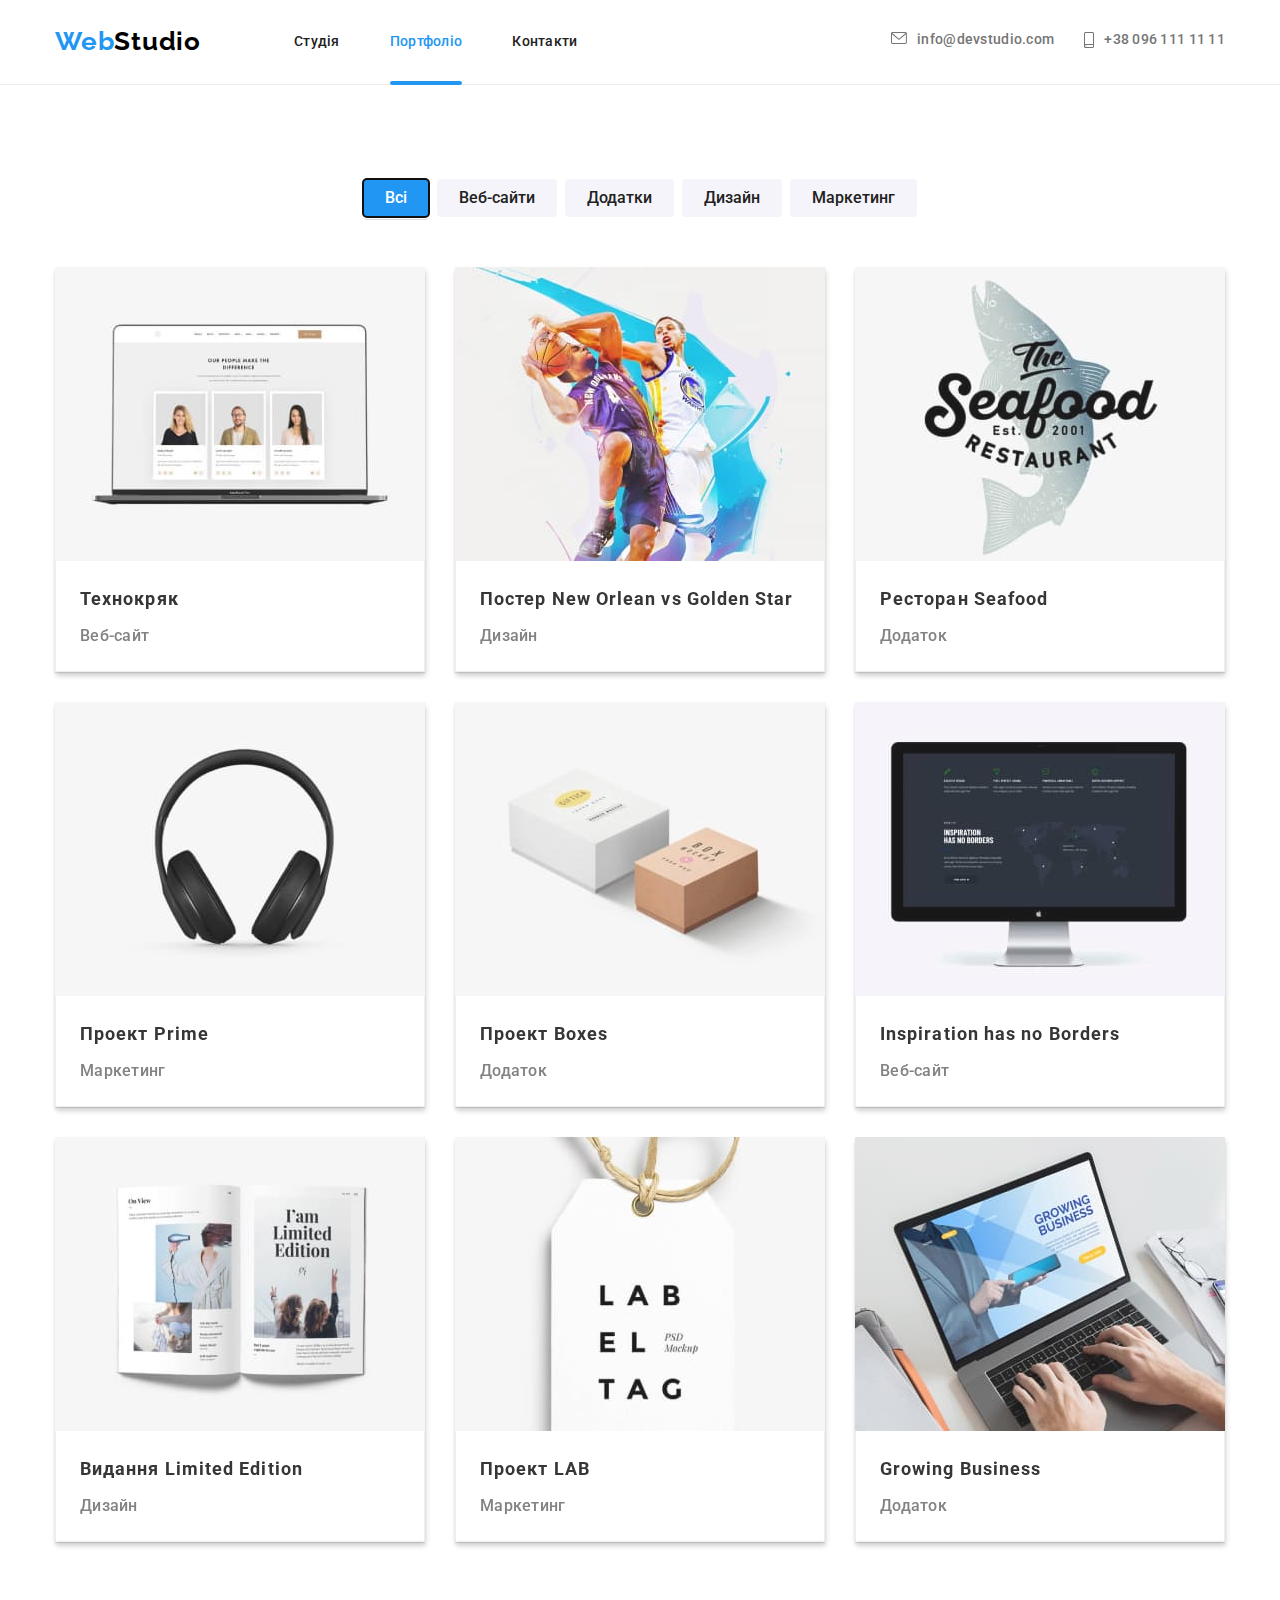
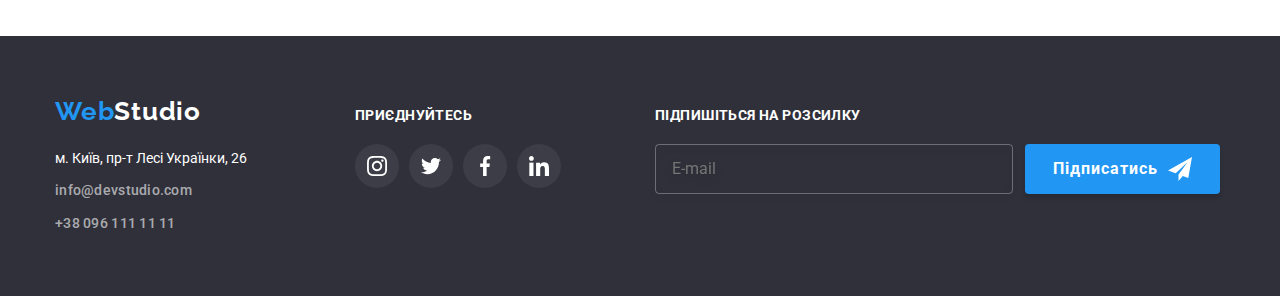
==== portfolio.html @ 2b5bb470 "Створює структуру файлів" ====
<!DOCTYPE html>
<html lang="uk">
  <head>
    <meta charset="UTF-8" />
    <meta http-equiv="X-UA-Compatible" content="IE=edge" />
    <meta name="viewport" content="width=device-width, initial-scale=1.0" />
    <title>Портфоліо</title>
    <link rel="preconnect" href="https://fonts.gstatic.com" />
    <link
      href="https://fonts.googleapis.com/css2?family=Raleway:wght@700&family=Roboto:wght@400;500;700;900&display=swap"
      rel="stylesheet"
    />
    <link
      rel="stylesheet"
      href="https://cdnjs.cloudflare.com/ajax/libs/modern-normalize/1.0.0/modern-normalize.min.css"
    />
    <link rel="stylesheet" href="./css/main.min.css" />
  </head>
  <body>
    <header class="page-header">
      <div class="container page-header__main-nav">
        <nav class="page-header__nav">
          <a href="./index.html" class="logo"
            >Web<span class="logo__studio">Studio</span>
          </a>
          <ul class="site-nav list">
            <li class="site-nav__item">
              <a href="index.html" class="site-nav__link link">Студія</a>
            </li>
            <li class="site-nav__item">
              <a
                href="portfolio.html"
                class="site-nav__link site-nav__link--current link"
                >Портфоліо</a
              >
            </li>
            <li class="site-nav__item">
              <a href="Контакти" class="site-nav__link link">Контакти</a>
            </li>
          </ul>
        </nav>
        <ul class="contacts-list list">
          <li class="contacts-list__item">
            <a
              href="mailto:info@devstudio.com"
              class="link contacts-list__link"
            >
              <span>
                <svg class="contacts-list__icons" width="16" height="12">
                  <use href="./images/sprite.svg#icon-envelope"></use>
                </svg>
              </span>
              info@devstudio.com
            </a>
          </li>
          <li class="contacts-list__item">
            <a href="tel:+380961111111" class="link contacts-list__link">
              <span>
                <svg class="contacts-list__icons" width="10" height="16">
                  <use href="./images/sprite.svg#icon-smartphone"></use>
                </svg>
              </span>
              +38 096 111 11 11
            </a>
          </li>
        </ul>
      </div>
    </header>
    <main>
      <section class="section">
        <div class="container portfolio">
          <h1 class="visually-hidden">Портфоліо</h1>
          <ul class="filters-list list">
            <li class="filters-list__item">
              <button type="button" autofocus class="filters-list__filter">
                Всі
              </button>
            </li>
            <li class="filters-list__item">
              <button type="button" class="filters-list__filter">
                Веб-сайти
              </button>
            </li>
            <li class="filters-list__item">
              <button type="button" class="filters-list__filter">
                Додатки
              </button>
            </li>
            <li class="filters-list__item">
              <button type="button" class="filters-list__filter">Дизайн</button>
            </li>
            <li class="filters-list__item">
              <button type="button" class="filters-list__filter">
                Маркетинг
              </button>
            </li>
          </ul>
          <ul class="projects-list list">
            <li class="projects-list__item">
              <a
                href=""
                class="
                  link
                  projects-list__project-card
                  project-card project-card--hover project-card--focus
                "
              >
                <div
                  class="
                    project-card__illustration
                    project-card__illustration--hover
                    project-card__illustration--focus
                  "
                >
                  <img
                    src="./images/cards.jpg"
                    alt="Cards"
                    width="370"
                    class="project-card__img"
                  />
                  <div class="project-card__overlay overlay">
                    <p class="project-card__overlay-content">
                      Технохряк це сучасний майданчик розповсюдження
                      коронавірусу. Компанії використовують цю платформу для
                      цифрового шпіонажу та атак на захищені сервери
                      конкурентів)
                    </p>
                  </div>
                </div>
                <div class="projects-list__item-content">
                  <h2 class="projects-list__project-name">Технокряк</h2>
                  <p class="projects-list__description">Веб-сайт</p>
                </div>
              </a>
            </li>
            <li class="projects-list__item">
              <a
                href=""
                class="
                  link
                  projects-list__project-card
                  project-card project-card--hover project-card--focus
                "
              >
                <div
                  class="
                    project-card__illustration
                    project-card__illustration--hover
                    project-card__illustration--focus
                  "
                >
                  <img
                    src="./images/basketballers.jpg"
                    alt="Basketballers"
                    width="370"
                    class="project-card__img"
                  />
                  <div class="project-card__overlay overlay">
                    <p class="project-card__overlay-content">
                      Технохряк це сучасний майданчик розповсюдження
                      коронавірусу. Компанії використовують цю платформу для
                      цифрового шпіонажу та атак на захищені сервери
                      конкурентів)
                    </p>
                  </div>
                </div>
                <div class="projects-list__item-content">
                  <h2 class="projects-list__project-name">
                    Постер New Orlean vs Golden Star
                  </h2>
                  <p class="projects-list__description">Дизайн</p>
                </div>
              </a>
            </li>
            <li class="projects-list__item">
              <a
                href=""
                class="
                  link
                  projects-list__project-card
                  project-card project-card--hover project-card--focus
                "
              >
                <div
                  class="
                    project-card__illustration
                    project-card__illustration--hover
                    project-card__illustration--focus
                  "
                >
                  <img
                    src="./images/fish.jpg"
                    alt="Fish"
                    width="370"
                    class="project-card__img"
                  />
                  <div class="project-card__overlay overlay">
                    <p class="project-card__overlay-content">
                      Технохряк це сучасний майданчик розповсюдження
                      коронавірусу. Компанії використовують цю платформу для
                      цифрового шпіонажу та атак на захищені сервери
                      конкурентів)
                    </p>
                  </div>
                </div>
                <div class="projects-list__item-content">
                  <h2 class="projects-list__project-name">Ресторан Seafood</h2>
                  <p class="projects-list__description">Додаток</p>
                </div>
              </a>
            </li>
            <li class="projects-list__item">
              <a
                href=""
                class="
                  link
                  projects-list__project-card
                  project-card project-card--hover project-card--focus
                "
              >
                <div
                  class="
                    project-card__illustration
                    project-card__illustration--hover
                    project-card__illustration--focus
                  "
                >
                  <img
                    src="./images/headphones.jpg"
                    alt="Headphones"
                    width="370"
                    class="project-card__img"
                  />
                  <div class="project-card__overlay overlay">
                    <p class="project-card__overlay-content">
                      Технохряк це сучасний майданчик розповсюдження
                      коронавірусу. Компанії використовують цю платформу для
                      цифрового шпіонажу та атак на захищені сервери
                      конкурентів)
                    </p>
                  </div>
                </div>
                <div class="projects-list__item-content">
                  <h2 class="projects-list__project-name">Проект Prime</h2>
                  <p class="projects-list__description">Маркетинг</p>
                </div>
              </a>
            </li>
            <li class="projects-list__item">
              <a
                href=""
                class="
                  link
                  projects-list__project-card
                  project-card project-card--hover project-card--focus
                "
              >
                <div
                  class="
                    project-card__illustration
                    project-card__illustration--hover
                    project-card__illustration--focus
                  "
                >
                  <img
                    src="./images/boxes.jpg"
                    alt="Boxes"
                    width="370"
                    class="project-card__img"
                  />
                  <div class="project-card__overlay overlay">
                    <p class="project-card__overlay-content">
                      Технохряк це сучасний майданчик розповсюдження
                      коронавірусу. Компанії використовують цю платформу для
                      цифрового шпіонажу та атак на захищені сервери
                      конкурентів)
                    </p>
                  </div>
                </div>
                <div class="projects-list__item-content">
                  <h2 class="projects-list__project-name">Проект Boxes</h2>
                  <p class="projects-list__description">Додаток</p>
                </div>
              </a>
            </li>
            <li class="projects-list__item">
              <a
                href=""
                class="
                  link
                  projects-list__project-card
                  project-card project-card--hover project-card--focus
                "
              >
                <div
                  class="
                    project-card__illustration
                    project-card__illustration--hover
                    project-card__illustration--focus
                  "
                >
                  <img
                    src="./images/display.jpg"
                    alt="Display"
                    width="370"
                    class="project-card__img"
                  />
                  <div class="project-card__overlay overlay">
                    <p class="project-card__overlay-content">
                      Технохряк це сучасний майданчик розповсюдження
                      коронавірусу. Компанії використовують цю платформу для
                      цифрового шпіонажу та атак на захищені сервери
                      конкурентів)
                    </p>
                  </div>
                </div>
                <div class="projects-list__item-content">
                  <h2 class="projects-list__project-name">
                    Inspiration has no Borders
                  </h2>
                  <p class="projects-list__description">Веб-сайт</p>
                </div>
              </a>
            </li>
            <li class="projects-list__item">
              <a
                href=""
                class="
                  link
                  projects-list__project-card
                  project-card project-card--hover project-card--focus
                "
              >
                <div
                  class="
                    project-card__illustration
                    project-card__illustration--hover
                    project-card__illustration--focus
                  "
                >
                  <img
                    src="./images/magazine.jpg"
                    alt="Magazine"
                    width="370"
                    class="project-card__img"
                  />
                  <div class="project-card__overlay overlay">
                    <p class="project-card__overlay-content">
                      Технохряк це сучасний майданчик розповсюдження
                      коронавірусу. Компанії використовують цю платформу для
                      цифрового шпіонажу та атак на захищені сервери
                      конкурентів)
                    </p>
                  </div>
                </div>
                <div class="projects-list__item-content">
                  <h2 class="projects-list__project-name">
                    Видання Limited Edition
                  </h2>
                  <p class="projects-list__description">Дизайн</p>
                </div>
              </a>
            </li>
            <li class="projects-list__item">
              <a
                href=""
                class="
                  link
                  projects-list__project-card
                  project-card project-card--hover project-card--focus
                "
              >
                <div
                  class="
                    project-card__illustration
                    project-card__illustration--hover
                    project-card__illustration--focus
                  "
                >
                  <img
                    src="./images/label.jpg"
                    alt="Label"
                    width="370"
                    class="project-card__img"
                  />
                  <div class="project-card__overlay overlay">
                    <p class="project-card__overlay-content">
                      Технохряк це сучасний майданчик розповсюдження
                      коронавірусу. Компанії використовують цю платформу для
                      цифрового шпіонажу та атак на захищені сервери
                      конкурентів)
                    </p>
                  </div>
                </div>
                <div class="projects-list__item-content">
                  <h2 class="projects-list__project-name">Проект LAB</h2>
                  <p class="projects-list__description">Маркетинг</p>
                </div>
              </a>
            </li>
            <li class="projects-list__item">
              <a
                href=""
                class="
                  link
                  projects-list__project-card
                  project-card project-card--hover project-card--focus
                "
              >
                <div
                  class="
                    project-card__illustration
                    project-card__illustration--hover
                    project-card__illustration--focus
                  "
                >
                  <img
                    src="./images/laptop.jpg"
                    alt="Laptop"
                    width="370"
                    class="project-card__img"
                  />
                  <div class="project-card__overlay overlay">
                    <p class="project-card__overlay-content">
                      Технохряк це сучасний майданчик розповсюдження
                      коронавірусу. Компанії використовують цю платформу для
                      цифрового шпіонажу та атак на захищені сервери
                      конкурентів)
                    </p>
                  </div>
                </div>
                <div class="projects-list__item-content">
                  <h2 class="projects-list__project-name">Growing Business</h2>
                  <p class="projects-list__description">Додаток</p>
                </div>
              </a>
            </li>
          </ul>
        </div>
      </section>
    </main>
    <footer class="footer">
      <div class="container footer__container">
        <div class="footer__blocks">
          <a href="./index.html" class="logo logo--secondary"
            >Web<span class="logo__studio-footer">Studio</span></a
          >
          <address class="footer__text">
            <p class="footer__adress">м. Київ, пр-т Лесі Українки, 26</p>
            <ul class="footer__list list">
              <li class="footer__mail">
                <a href="mailto:info@devstudio.com" class="footer__link link"
                  >info@devstudio.com</a
                >
              </li>
              <li>
                <a href="tel:+380961111111" class="footer__link link"
                  >+38 096 111 11 11</a
                >
              </li>
            </ul>
          </address>
        </div>
        <div class="footer__blocks footer__blocks--secondary">
          <p class="footer__title">приєднуйтесь</p>
          <ul class="social-networks list">
            <li class="social-networks__link">
              <a href="" class="social-networks__link-background"
                ><svg class="social-networks__link-icon">
                  <use href="./images/sprite.svg#icon-instagram-footer"></use>
                </svg>
              </a>
            </li>
            <li class="social-networks__link">
              <a href="" class="social-networks__link-background"
                ><svg class="social-networks__link-icon">
                  <use href="./images/sprite.svg#icon-twitter-footer"></use>
                </svg>
              </a>
            </li>
            <li class="social-networks__link">
              <a href="" class="social-networks__link-background link"
                ><svg class="social-networks__link-icon">
                  <use href="./images/sprite.svg#icon-facebook-footer"></use>
                </svg>
              </a>
            </li>
            <li class="social-networks__link">
              <a href="" class="social-networks__link-background link"
                ><svg class="social-networks__link-icon">
                  <use
                    href="./images/sprite.svg#icon-linkedin-footer"
                    class="social-networks__link-icon"
                  ></use>
                </svg>
              </a>
            </li>
          </ul>
        </div>
        <div class="footer-form__subscribe">
          <p class="footer__title">підпишіться на розсилку</p>
          <form
            class="footer-form"
            name="footer-form"
            autocomplete="on"
            novalidate
          >
            <div class="footer-form__field">
              <label for="email" class="email"></label>
              <input
                class="footer-form__field--footer-form__input"
                type="email"
                name="email"
                id="email"
                placeholder="E-mail"
              />
            </div>

            <button type="submit" class="button button--footer-btn">
              Підписатись
              <svg class="footer__btn-icon">
                <use href="./images/sprite.svg#icon-icon-send"></use>
              </svg>
            </button>
          </form>
        </div>
      </div>
    </footer>
  </body>
</html>
---- css/main.min.css ----
:root{--primary-text-color: #757575;--title-text-color: #212121;--icons-color: #afb1ba;--accent-color: #2196f3;--primary-background-color: #ffffff;--secondary-background-color: #f5f4fa;--logo-header-color: #000000}body{background-color:var(--primary-background-color);color:var(--primary-text-color);font-family:Roboto, sans-serif}h1,h2,h3,p,b{margin-top:0;margin-bottom:0}textarea{resize:none}.visually-hidden{position:absolute !important;clip:rect(1px 1px 1px 1px);clip:rect(1px, 1px, 1px, 1px);padding:0 !important;border:0 !important;height:1px !important;width:1px !important;overflow:hidden}.link{font-weight:500;font-size:14px;line-height:1.14;letter-spacing:0.02em;text-decoration:none;transition:color 250ms cubic-bezier(0.4, 0, 0.2, 1)}.footer-list .link:hover,.footer-list .link:focus,.contacts-list .link:hover,.contacts-list .link:focus,.site-nav .link:hover,.site-nav .link:focus{color:var(--accent-color)}.list{padding:0;margin:0;list-style:none}.container{margin-left:auto;margin-right:auto;width:1200px;padding-left:15px;padding-right:15px}.logo{padding-top:24px;padding-bottom:25px;color:var(--accent-color);font-family:Raleway, sans-serif;text-decoration:none;font-weight:700;font-size:26px;line-height:1.19;letter-spacing:0.03em}.logo--secondary{padding-top:0;padding-bottom:0}.logo__studio{color:var(--logo-header-color)}.logo__studio-footer{color:var(--primary-background-color)}.page-header{border-bottom:1px solid #ececec}.page-header__main-nav{display:flex;align-items:center}.page-header__nav{display:flex;align-items:center}.site-nav{display:flex;margin-left:93px}.site-nav__item{margin-left:50px}.site-nav__item:first-child{margin-left:0}.site-nav__link{display:block;padding-top:32px;padding-bottom:32px;color:var(--title-text-color)}.site-nav__link--current{color:var(--accent-color);content:'';display:block;position:relative}.site-nav__link--current::after{position:absolute;display:flex;content:'';bottom:-3px;left:0;height:4px;width:100%;border:2px solid var(--accent-color);border-radius:2px;background-color:var(--accent-color)}.contacts-list{display:flex;margin-left:auto}.contacts-list__item{margin-left:30px}.contacts-list__item:first-child{margin-left:0}.contacts-list__link{display:flex;padding-top:32px;padding-bottom:32px;color:var(--primary-text-color)}.contacts-list__icons{display:inline-block;margin-right:10px;fill:currentColor}.hero{margin-left:auto;margin-right:auto;padding-top:200px;padding-bottom:200px;max-width:1600px;min-height:600px;background-image:linear-gradient(rgba(47,48,58,0.4), rgba(47,48,58,0.4)),url(../images/img.jpg);background-color:#c4c4c4;text-align:center}.hero__text{width:696px;margin-left:auto;margin-right:auto;margin-top:0;margin-bottom:30px;font-weight:900;font-size:44px;line-height:1.36;letter-spacing:0.06em;text-transform:uppercase;color:var(--primary-background-color)}.button{padding:10px 32px;color:var(--primary-background-color);background-color:var(--accent-color);border:transparent;border-radius:4px;font-weight:700;font-size:16px;line-height:1.87;align-items:center;text-align:center;letter-spacing:0.06em;cursor:pointer}.button--footer-btn{display:flex;padding:10px 28px;box-shadow:0px 4px 4px rgba(0,0,0,0.15)}.button--modal{display:block;margin-left:auto;margin-right:auto;box-shadow:0px 4px 4px rgba(0,0,0,0.15)}.social-networks{display:flex}.social-networks__link{margin-right:10px}.social-networks__link:nth-child(4n){margin-right:0}.social-networks__link-background:hover,.social-networks__link-background:focus{background-color:var(--accent-color)}.social-networks__link-background{display:flex;color:var(--primary-background-color);background-color:#ffffff10;border-radius:50%;width:44px;height:44px;justify-content:center;align-items:center;transition:background-color 250ms cubic-bezier(0.4, 0, 0.2, 1)}.social-networks__link-icon{width:20px;height:20px;fill:currentColor}.social-networks__link-background--inverse{color:var(--icons-color);background-color:var(--primary-background-color);transition:color 250ms cubic-bezier(0.4, 0, 0.2, 1),background-color 250ms cubic-bezier(0.4, 0, 0.2, 1)}.social-networks__link-background--inverse:hover,.social-networks__link-background--inverse:focus{background-color:var(--accent-color);color:var(--primary-background-color)}.card-icon{width:20px;height:20px;fill:currentColor}.section{padding-top:94px;padding-bottom:94px}.section__title{margin-top:0;margin-bottom:50px;font-size:36px;line-height:1.17;text-align:center;letter-spacing:0.03em;color:var(--title-text-color)}.features__list{display:flex}.features__item{width:270px;margin-right:30px}.features__item::before{display:block;margin-bottom:30px;content:'';height:120px;background-color:var(--secondary-background-color);background-size:70px 70px;background-repeat:no-repeat;background-position:center}.features__icon-antenna::before{background-image:url(../images/svg/antenna.svg)}.features__icon-clock::before{background-image:url(../images/svg/clock.svg)}.features__icon-diagram::before{background-image:url(../images/svg/diagram.svg)}.features__icon-astronaut::before{background-image:url(../images/svg/astronaut.svg)}.features__item:nth-child(4n){margin-right:0}.features__title{margin-top:0;margin-bottom:10px;font-weight:700;font-size:14px;line-height:1.14;text-transform:uppercase;color:var(--title-text-color)}.features__text{margin-top:0;font-size:14px;line-height:1.71}.work{padding-top:0}.work__list{display:flex}.work__item{width:370px;margin-right:30px;position:relative}.work__list .item:nth-child(3n){margin-right:0}.work__image{display:block}.work__description{position:absolute;display:flex;justify-content:center;align-items:center;bottom:0;width:100%;min-height:70px;font-weight:700;font-size:14px;line-height:16px;letter-spacing:0.03em;text-transform:uppercase;color:var(--primary-background-color);background-color:rgba(47,48,58,0.8)}.section-team{background:var(--secondary-background-color);text-align:center}.section-team__list{display:flex}.section-team__item{width:270px;margin-right:30px;background-color:var(--primary-background-color);box-shadow:0px 1px 3px rgba(0,0,0,0.12),0px 1px 1px rgba(0,0,0,0.14),0px 2px 1px rgba(0,0,0,0.2);border-radius:0px 0px 4px 4px}.section-team__item:nth-child(4n){margin-right:0}.section-team__content{padding:30px 32px}.section-team__title{margin-top:0;margin-bottom:10px;font-weight:500;font-size:16px;line-height:1.19;color:var(--title-text-color)}.section-team__profession{margin-top:0;margin-bottom:16px;font-size:16px;line-height:1.19;text-decoration:none;color:var(--primary-text-color)}.section-team__photo{display:block;margin-top:0;margin-bottom:0}.clients-list{display:flex}.clients-list__client{margin-right:30px}.clients-list__client:nth-child(6n){margin-right:0}.clients-list__link{display:flex;justify-content:center;align-items:center;background-color:var(--primary-background-color);fill:var(--icons-color);width:170px;height:92px;border:1px solid var(--icons-color);border-radius:4px;transition:fill 250ms cubic-bezier(0.4, 0, 0.2, 1),border-color 250ms cubic-bezier(0.4, 0, 0.2, 1)}.clients-list__icon{max-width:106px;max-height:60px;align-self:center}.clients-list__link:hover,.clients-list__link:focus{fill:var(--accent-color);border-color:var(--accent-color)}.footer__container{display:flex;align-items:baseline}.footer__blocks{width:270px;margin-right:30px}.footer__blocks:nth-child(3n){margin:0}.footer{background:#2f303a;padding-top:60px;padding-bottom:60px}.footer__text{font-style:normal;margin-top:20px}.footer__adress{margin-bottom:9px;font-size:14px;line-height:1.71;color:var(--primary-background-color)}.footer__mail{margin-bottom:9px}.footer__link{color:rgba(255,255,255,0.6);font-size:14px;line-height:1.71}.footer__title{font-weight:700;font-size:14px;line-height:1.14;letter-spacing:0.03em;text-transform:uppercase;margin-bottom:20px;color:var(--primary-background-color)}.footer-form__subscribe{width:570px}.footer-form{display:flex}.footer-form__field{margin-right:12px}.footer-form__field--footer-form__input{width:358px;height:50px;background-color:transparent;color:var(--primary-background-color);border:1px solid rgba(255,255,255,0.3);box-sizing:border-box;filter:drop-shadow(0px 4px 4px rgba(0,0,0,0.15));border-radius:4px;padding-top:15px;padding-bottom:15px;padding-left:16px}.footer-form__field--input::placeholder{font-size:16px;line-height:1.25;letter-spacing:0.03em;color:rgba(255,255,255,0.6)}.footer__btn-icon{width:24px;height:24px;fill:var(--primary-background-color);margin-left:10px}.filters-list{display:flex;justify-content:center;margin-bottom:50px}.filters-list__item{margin-right:8px}.filters-list__item:nth-child(5n){margin-right:0}.filters-list__filter{min-width:none;display:inline-block;padding:6px 22px;font-weight:500;font-size:16px;line-height:1.62;text-align:center;color:var(--title-text-color);background-color:var(--secondary-background-color);border:transparent;border-radius:4px;cursor:pointer;transition:background-color 250ms cubic-bezier(0.4, 0, 0.2, 1),color 250ms cubic-bezier(0.4, 0, 0.2, 1),box-shadow 250ms cubic-bezier(0.4, 0, 0.2, 1)}.filters-list__filter:hover,.filters-list__filter:focus{color:var(--primary-background-color);background-color:var(--accent-color);box-shadow:0px 3px 1px rgba(0,0,0,0.1),0px 1px 2px rgba(0,0,0,0.08),0px 2px 2px rgba(0,0,0,0.12)}.projects-list{display:flex;flex-wrap:wrap}.projects-list__item{width:370px;margin-right:30px;margin-bottom:30px}.projects-list__item:nth-child(3n){margin-right:0}.projects-list__item:nth-last-child(-n+3){margin-bottom:0}.project-card{text-decoration:none;display:block;transition:box-shadow 250ms cubic-bezier(0.4, 0, 0.2, 1)}.project-card__illustration--hover::before,.project-card__illustration--focus::before{opacity:0.9}.project-card__overlay{position:absolute;top:0;left:0;right:0;bottom:0;background-color:var(--accent-color);transform:translateY(100%);display:flex;opacity:0;justify-content:center;align-items:center;transition:opacity 250ms cubic-bezier(0.4, 0, 0.2, 1),transform 250ms cubic-bezier(0.4, 0, 0.2, 1)}.project-card:hover .overlay,.project-card:focus .overlay{opacity:0.9;transform:translateY(0)}.project-card__overlay-content{font-weight:400;font-size:18px;line-height:1.56;letter-spacing:0.03em;width:322px;height:168px;color:#ffffff}.project-card__illustration{position:relative;overflow:hidden}.project-card--hover,.project-card--focus{box-shadow:0px 1px 1px rgba(0,0,0,0.12),0px 4px 4px rgba(0,0,0,0.06),1px 4px 6px rgba(0,0,0,0.16);opacity:0.9}.project-card__img{display:block}.projects-list__item-content{width:370px;border:1px solid #eeeeee;border-top:transparent;padding:20px 24px}.projects-list__project-name{font-weight:700;font-size:18px;line-height:2;letter-spacing:0.06em;color:var(--title-text-color);margin-bottom:4px}.projects-list__description{font-size:16px;line-height:1.87;color:var(--primary-text-color)}.backdrop{position:fixed;top:0;left:0;width:100%;height:100%;background-color:rgba(0,0,0,0.2);opacity:1;transition:opacity 250ms cubic-bezier(0.4, 0, 0.2, 1),visibility 250ms cubic-bezier(0.4, 0, 0.2, 1)}.backdrop.is-hidden{opacity:0;pointer-events:none;visibility:hidden}.backdrop.is-hidden .modal{transform:scale(0.9) translate(-50%, -50%)}.modal{position:relative;max-height:100vh;overflow-y:auto;width:528px;height:581px;padding:40px;background-color:var(--primary-background-color);display:flex;justify-content:flex-end;align-items:flex-start;position:absolute;top:50%;left:50%;transform:translate(-50%, -50%) scale(1);transition:transform 250ms cubic-bezier(0.4, 0, 0.2, 1)}.close{position:absolute;display:flex;justify-content:center;align-items:center;border-radius:50%;border:1px solid rgba(0,0,0,0.1);top:8px;right:8px;width:30px;height:30px;color:var(--logo-header-color);background-color:var(--primary-background-color);transition:color 250ms cubic-bezier(0.4, 0, 0.2, 1)}.close:hover,.close:focus{color:var(--accent-color);cursor:pointer}.close__cross{display:flex;width:18px;height:18px;fill:currentColor}.modal-form{margin-left:auto;margin-right:auto}.modal-form__title{display:flex;margin-bottom:12px;justify-content:center;font-weight:700;font-size:20px;line-height:1.15;letter-spacing:0.03em;text-align:center;color:var(--title-text-color)}.modal-form__field{position:relative;margin-bottom:10px;display:flex;flex-direction:column-reverse;transition:color 250ms cubic-bezier(0.4, 0, 0.2, 1)}.modal-form__field--check{display:flex;flex-direction:row;align-items:center;margin-bottom:30px}.modal-form__label{margin-bottom:4px;font-size:12px;line-height:1.2;letter-spacing:0.01em;cursor:pointer;transition:color 250ms cubic-bezier(0.4, 0, 0.2, 1)}.modal-form__label-check{display:flex;align-items:center;margin-left:14px;font-size:14px;line-height:1.71;letter-spacing:0.03em}.modal-form__label-check::before{content:'';display:inline-block;width:16px;height:16px;margin-right:7px;border:1px solid var(--logo-header-color);border-radius:2px;box-shadow:0px 4px 4px rgba(0,0,0,0.25)}.modal-form__checkbox:checked+.modal-form__label-check::before{background-image:url(../images/checked-modal.svg);background-repeat:no-repeat;background-position:center;background-size:contain;background-color:var(--accent-color);background-origin:border-box;border-color:transparent;border-radius:2 px}.modal-form__check-link{color:var(--accent-color);text-decoration:underline;margin-left:4px}.modal-form__input{margin:0;padding:0;height:40px;padding-left:42px;transition:color 250ms cubic-bezier(0.4, 0, 0.2, 1),outline-color 250ms cubic-bezier(0.4, 0, 0.2, 1);border:1px solid rgba(33,33,33,0.2);box-sizing:border-box;border-radius:4px}.modal-form__input:hover,.modal-form__input:focus{cursor:pointer}.modal-form__input:focus{outline-color:var(--accent-color)}.modal-form__input:focus+.modal-form__label{color:var(--accent-color)}.modal-form__textarea:focus+.modal-form__label{color:var(--accent-color)}.modal-form__textarea{height:120px;border:1px solid rgba(33,33,33,0.2);box-sizing:border-box;border-radius:4px;transition:outline-color 250ms cubic-bezier(0.4, 0, 0.2, 1)}.modal-form__textarea:focus,.modal-form__textarea:hover{outline-color:var(--accent-color);outline-width:1px;cursor:pointer}.modal-form__textarea::placeholder{font-size:12px;line-height:1.2;letter-spacing:0.01em;color:rgba(117,117,117,0.5)}.modal-form__icon{position:absolute;top:50%;left:12px;display:inline-block;width:18px;height:18px;color:var(--title-text-color);transition:color 250ms cubic-bezier(0.4, 0, 0.2, 1)}.modal-form__input:focus ~ .modal-form__icon{color:var(--accent-color);fill:currentColor}
/*# sourceMappingURL=main.min.css.map */
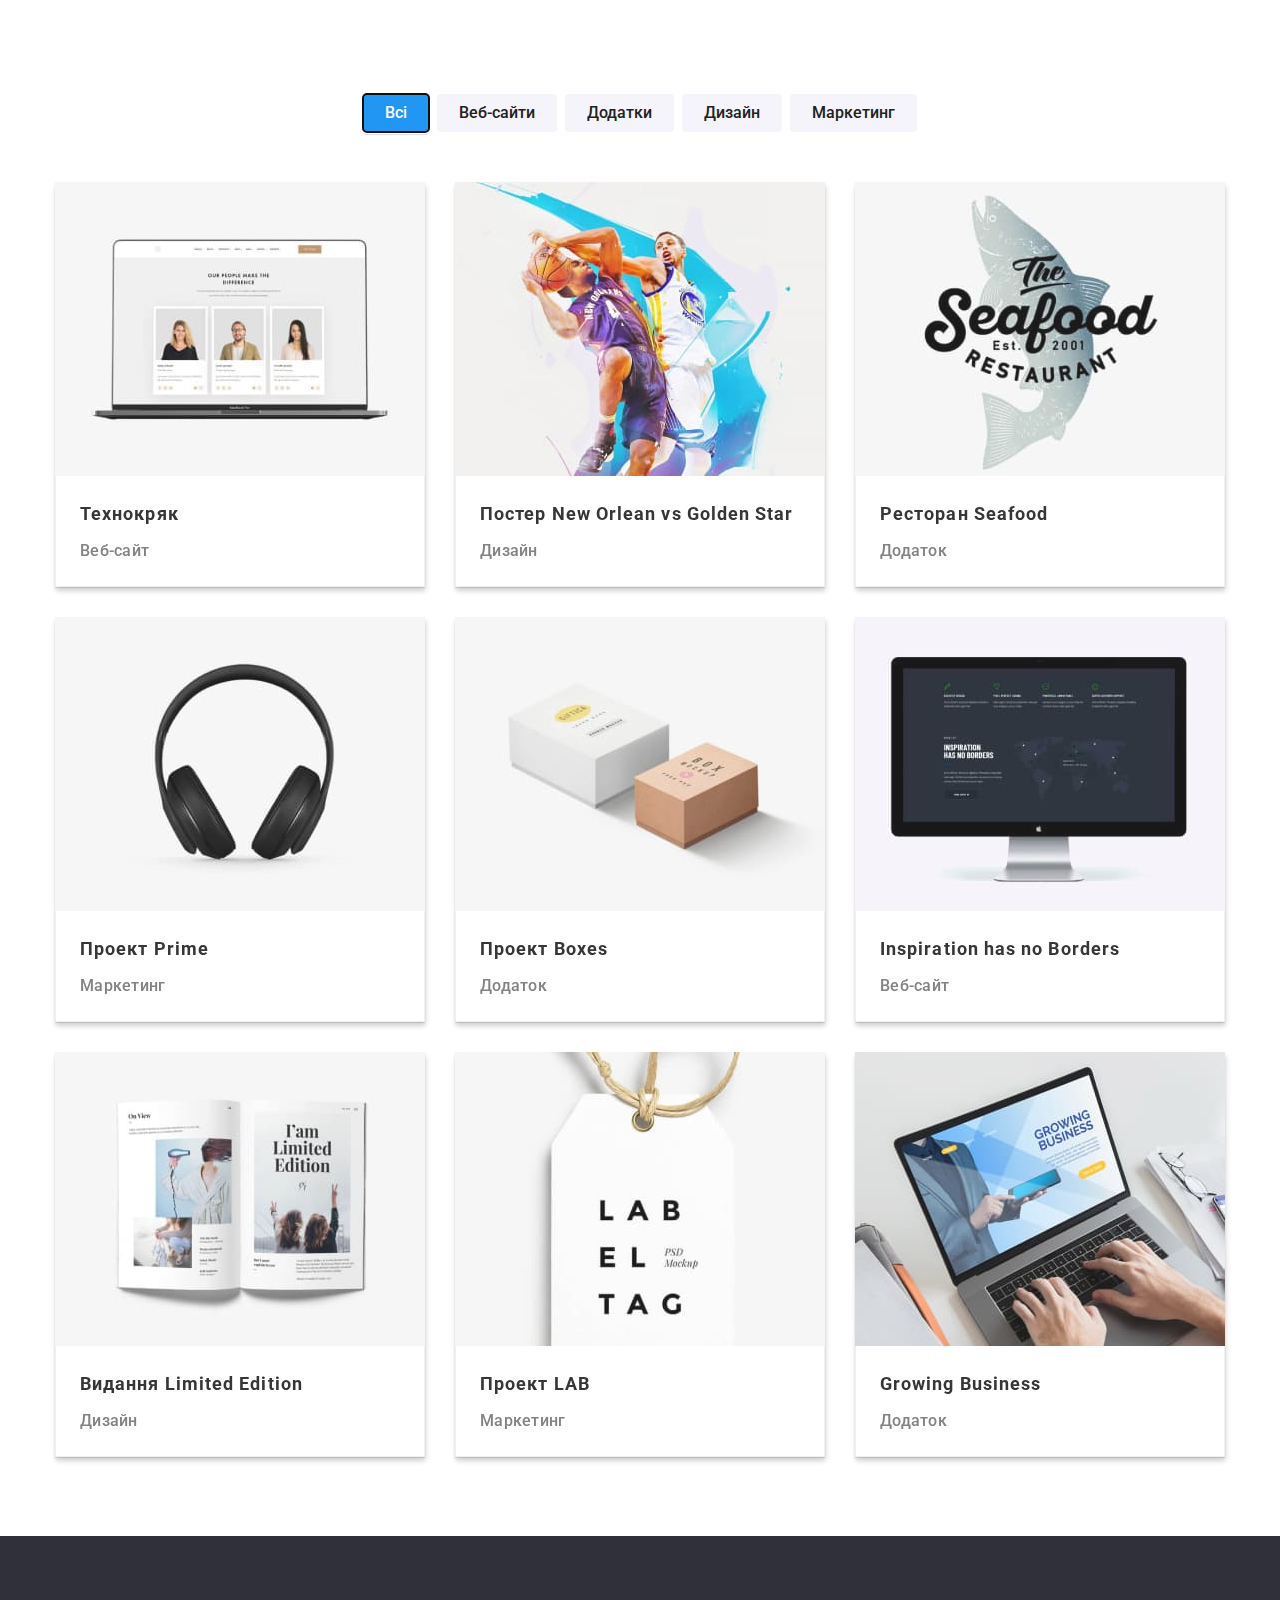
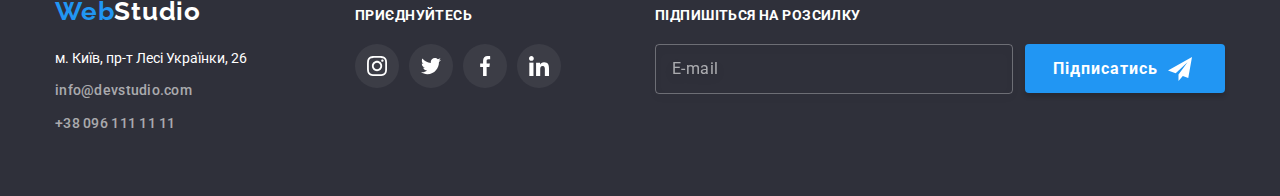
==== commit f5e11ef4: "Зберігає зміни" ====
--- a/portfolio.html
+++ b/portfolio.html
@@ -17,7 +17,7 @@
     <link rel="stylesheet" href="./css/main.min.css" />
   </head>
   <body>
-    <header class="page-header">
+    <!-- <header class="page-header">
       <div class="container page-header__main-nav">
         <nav class="page-header__nav">
           <a href="./index.html" class="logo"
@@ -65,7 +65,7 @@
           </li>
         </ul>
       </div>
-    </header>
+    </header> -->
     <main>
       <section class="section">
         <div class="container portfolio">
@@ -398,7 +398,7 @@
                 </div>
               </a>
             </li>
-            <li class="projects-list__item">
+            <li class="projects-list__item projects-list__last-item">
               <a
                 href=""
                 class="
--- a/css/main.min.css
+++ b/css/main.min.css
@@ -1,2 +1,2 @@
-:root{--primary-text-color: #757575;--title-text-color: #212121;--icons-color: #afb1ba;--accent-color: #2196f3;--primary-background-color: #ffffff;--secondary-background-color: #f5f4fa;--logo-header-color: #000000}body{background-color:var(--primary-background-color);color:var(--primary-text-color);font-family:Roboto, sans-serif}h1,h2,h3,p,b{margin-top:0;margin-bottom:0}textarea{resize:none}.visually-hidden{position:absolute !important;clip:rect(1px 1px 1px 1px);clip:rect(1px, 1px, 1px, 1px);padding:0 !important;border:0 !important;height:1px !important;width:1px !important;overflow:hidden}.link{font-weight:500;font-size:14px;line-height:1.14;letter-spacing:0.02em;text-decoration:none;transition:color 250ms cubic-bezier(0.4, 0, 0.2, 1)}.footer-list .link:hover,.footer-list .link:focus,.contacts-list .link:hover,.contacts-list .link:focus,.site-nav .link:hover,.site-nav .link:focus{color:var(--accent-color)}.list{padding:0;margin:0;list-style:none}.container{margin-left:auto;margin-right:auto;width:1200px;padding-left:15px;padding-right:15px}.logo{padding-top:24px;padding-bottom:25px;color:var(--accent-color);font-family:Raleway, sans-serif;text-decoration:none;font-weight:700;font-size:26px;line-height:1.19;letter-spacing:0.03em}.logo--secondary{padding-top:0;padding-bottom:0}.logo__studio{color:var(--logo-header-color)}.logo__studio-footer{color:var(--primary-background-color)}.page-header{border-bottom:1px solid #ececec}.page-header__main-nav{display:flex;align-items:center}.page-header__nav{display:flex;align-items:center}.site-nav{display:flex;margin-left:93px}.site-nav__item{margin-left:50px}.site-nav__item:first-child{margin-left:0}.site-nav__link{display:block;padding-top:32px;padding-bottom:32px;color:var(--title-text-color)}.site-nav__link--current{color:var(--accent-color);content:'';display:block;position:relative}.site-nav__link--current::after{position:absolute;display:flex;content:'';bottom:-3px;left:0;height:4px;width:100%;border:2px solid var(--accent-color);border-radius:2px;background-color:var(--accent-color)}.contacts-list{display:flex;margin-left:auto}.contacts-list__item{margin-left:30px}.contacts-list__item:first-child{margin-left:0}.contacts-list__link{display:flex;padding-top:32px;padding-bottom:32px;color:var(--primary-text-color)}.contacts-list__icons{display:inline-block;margin-right:10px;fill:currentColor}.hero{margin-left:auto;margin-right:auto;padding-top:200px;padding-bottom:200px;max-width:1600px;min-height:600px;background-image:linear-gradient(rgba(47,48,58,0.4), rgba(47,48,58,0.4)),url(../images/img.jpg);background-color:#c4c4c4;text-align:center}.hero__text{width:696px;margin-left:auto;margin-right:auto;margin-top:0;margin-bottom:30px;font-weight:900;font-size:44px;line-height:1.36;letter-spacing:0.06em;text-transform:uppercase;color:var(--primary-background-color)}.button{padding:10px 32px;color:var(--primary-background-color);background-color:var(--accent-color);border:transparent;border-radius:4px;font-weight:700;font-size:16px;line-height:1.87;align-items:center;text-align:center;letter-spacing:0.06em;cursor:pointer}.button--footer-btn{display:flex;padding:10px 28px;box-shadow:0px 4px 4px rgba(0,0,0,0.15)}.button--modal{display:block;margin-left:auto;margin-right:auto;box-shadow:0px 4px 4px rgba(0,0,0,0.15)}.social-networks{display:flex}.social-networks__link{margin-right:10px}.social-networks__link:nth-child(4n){margin-right:0}.social-networks__link-background:hover,.social-networks__link-background:focus{background-color:var(--accent-color)}.social-networks__link-background{display:flex;color:var(--primary-background-color);background-color:#ffffff10;border-radius:50%;width:44px;height:44px;justify-content:center;align-items:center;transition:background-color 250ms cubic-bezier(0.4, 0, 0.2, 1)}.social-networks__link-icon{width:20px;height:20px;fill:currentColor}.social-networks__link-background--inverse{color:var(--icons-color);background-color:var(--primary-background-color);transition:color 250ms cubic-bezier(0.4, 0, 0.2, 1),background-color 250ms cubic-bezier(0.4, 0, 0.2, 1)}.social-networks__link-background--inverse:hover,.social-networks__link-background--inverse:focus{background-color:var(--accent-color);color:var(--primary-background-color)}.card-icon{width:20px;height:20px;fill:currentColor}.section{padding-top:94px;padding-bottom:94px}.section__title{margin-top:0;margin-bottom:50px;font-size:36px;line-height:1.17;text-align:center;letter-spacing:0.03em;color:var(--title-text-color)}.features__list{display:flex}.features__item{width:270px;margin-right:30px}.features__item::before{display:block;margin-bottom:30px;content:'';height:120px;background-color:var(--secondary-background-color);background-size:70px 70px;background-repeat:no-repeat;background-position:center}.features__icon-antenna::before{background-image:url(../images/svg/antenna.svg)}.features__icon-clock::before{background-image:url(../images/svg/clock.svg)}.features__icon-diagram::before{background-image:url(../images/svg/diagram.svg)}.features__icon-astronaut::before{background-image:url(../images/svg/astronaut.svg)}.features__item:nth-child(4n){margin-right:0}.features__title{margin-top:0;margin-bottom:10px;font-weight:700;font-size:14px;line-height:1.14;text-transform:uppercase;color:var(--title-text-color)}.features__text{margin-top:0;font-size:14px;line-height:1.71}.work{padding-top:0}.work__list{display:flex}.work__item{width:370px;margin-right:30px;position:relative}.work__list .item:nth-child(3n){margin-right:0}.work__image{display:block}.work__description{position:absolute;display:flex;justify-content:center;align-items:center;bottom:0;width:100%;min-height:70px;font-weight:700;font-size:14px;line-height:16px;letter-spacing:0.03em;text-transform:uppercase;color:var(--primary-background-color);background-color:rgba(47,48,58,0.8)}.section-team{background:var(--secondary-background-color);text-align:center}.section-team__list{display:flex}.section-team__item{width:270px;margin-right:30px;background-color:var(--primary-background-color);box-shadow:0px 1px 3px rgba(0,0,0,0.12),0px 1px 1px rgba(0,0,0,0.14),0px 2px 1px rgba(0,0,0,0.2);border-radius:0px 0px 4px 4px}.section-team__item:nth-child(4n){margin-right:0}.section-team__content{padding:30px 32px}.section-team__title{margin-top:0;margin-bottom:10px;font-weight:500;font-size:16px;line-height:1.19;color:var(--title-text-color)}.section-team__profession{margin-top:0;margin-bottom:16px;font-size:16px;line-height:1.19;text-decoration:none;color:var(--primary-text-color)}.section-team__photo{display:block;margin-top:0;margin-bottom:0}.clients-list{display:flex}.clients-list__client{margin-right:30px}.clients-list__client:nth-child(6n){margin-right:0}.clients-list__link{display:flex;justify-content:center;align-items:center;background-color:var(--primary-background-color);fill:var(--icons-color);width:170px;height:92px;border:1px solid var(--icons-color);border-radius:4px;transition:fill 250ms cubic-bezier(0.4, 0, 0.2, 1),border-color 250ms cubic-bezier(0.4, 0, 0.2, 1)}.clients-list__icon{max-width:106px;max-height:60px;align-self:center}.clients-list__link:hover,.clients-list__link:focus{fill:var(--accent-color);border-color:var(--accent-color)}.footer__container{display:flex;align-items:baseline}.footer__blocks{width:270px;margin-right:30px}.footer__blocks:nth-child(3n){margin:0}.footer{background:#2f303a;padding-top:60px;padding-bottom:60px}.footer__text{font-style:normal;margin-top:20px}.footer__adress{margin-bottom:9px;font-size:14px;line-height:1.71;color:var(--primary-background-color)}.footer__mail{margin-bottom:9px}.footer__link{color:rgba(255,255,255,0.6);font-size:14px;line-height:1.71}.footer__title{font-weight:700;font-size:14px;line-height:1.14;letter-spacing:0.03em;text-transform:uppercase;margin-bottom:20px;color:var(--primary-background-color)}.footer-form__subscribe{width:570px}.footer-form{display:flex}.footer-form__field{margin-right:12px}.footer-form__field--footer-form__input{width:358px;height:50px;background-color:transparent;color:var(--primary-background-color);border:1px solid rgba(255,255,255,0.3);box-sizing:border-box;filter:drop-shadow(0px 4px 4px rgba(0,0,0,0.15));border-radius:4px;padding-top:15px;padding-bottom:15px;padding-left:16px}.footer-form__field--input::placeholder{font-size:16px;line-height:1.25;letter-spacing:0.03em;color:rgba(255,255,255,0.6)}.footer__btn-icon{width:24px;height:24px;fill:var(--primary-background-color);margin-left:10px}.filters-list{display:flex;justify-content:center;margin-bottom:50px}.filters-list__item{margin-right:8px}.filters-list__item:nth-child(5n){margin-right:0}.filters-list__filter{min-width:none;display:inline-block;padding:6px 22px;font-weight:500;font-size:16px;line-height:1.62;text-align:center;color:var(--title-text-color);background-color:var(--secondary-background-color);border:transparent;border-radius:4px;cursor:pointer;transition:background-color 250ms cubic-bezier(0.4, 0, 0.2, 1),color 250ms cubic-bezier(0.4, 0, 0.2, 1),box-shadow 250ms cubic-bezier(0.4, 0, 0.2, 1)}.filters-list__filter:hover,.filters-list__filter:focus{color:var(--primary-background-color);background-color:var(--accent-color);box-shadow:0px 3px 1px rgba(0,0,0,0.1),0px 1px 2px rgba(0,0,0,0.08),0px 2px 2px rgba(0,0,0,0.12)}.projects-list{display:flex;flex-wrap:wrap}.projects-list__item{width:370px;margin-right:30px;margin-bottom:30px}.projects-list__item:nth-child(3n){margin-right:0}.projects-list__item:nth-last-child(-n+3){margin-bottom:0}.project-card{text-decoration:none;display:block;transition:box-shadow 250ms cubic-bezier(0.4, 0, 0.2, 1)}.project-card__illustration--hover::before,.project-card__illustration--focus::before{opacity:0.9}.project-card__overlay{position:absolute;top:0;left:0;right:0;bottom:0;background-color:var(--accent-color);transform:translateY(100%);display:flex;opacity:0;justify-content:center;align-items:center;transition:opacity 250ms cubic-bezier(0.4, 0, 0.2, 1),transform 250ms cubic-bezier(0.4, 0, 0.2, 1)}.project-card:hover .overlay,.project-card:focus .overlay{opacity:0.9;transform:translateY(0)}.project-card__overlay-content{font-weight:400;font-size:18px;line-height:1.56;letter-spacing:0.03em;width:322px;height:168px;color:#ffffff}.project-card__illustration{position:relative;overflow:hidden}.project-card--hover,.project-card--focus{box-shadow:0px 1px 1px rgba(0,0,0,0.12),0px 4px 4px rgba(0,0,0,0.06),1px 4px 6px rgba(0,0,0,0.16);opacity:0.9}.project-card__img{display:block}.projects-list__item-content{width:370px;border:1px solid #eeeeee;border-top:transparent;padding:20px 24px}.projects-list__project-name{font-weight:700;font-size:18px;line-height:2;letter-spacing:0.06em;color:var(--title-text-color);margin-bottom:4px}.projects-list__description{font-size:16px;line-height:1.87;color:var(--primary-text-color)}.backdrop{position:fixed;top:0;left:0;width:100%;height:100%;background-color:rgba(0,0,0,0.2);opacity:1;transition:opacity 250ms cubic-bezier(0.4, 0, 0.2, 1),visibility 250ms cubic-bezier(0.4, 0, 0.2, 1)}.backdrop.is-hidden{opacity:0;pointer-events:none;visibility:hidden}.backdrop.is-hidden .modal{transform:scale(0.9) translate(-50%, -50%)}.modal{position:relative;max-height:100vh;overflow-y:auto;width:528px;height:581px;padding:40px;background-color:var(--primary-background-color);display:flex;justify-content:flex-end;align-items:flex-start;position:absolute;top:50%;left:50%;transform:translate(-50%, -50%) scale(1);transition:transform 250ms cubic-bezier(0.4, 0, 0.2, 1)}.close{position:absolute;display:flex;justify-content:center;align-items:center;border-radius:50%;border:1px solid rgba(0,0,0,0.1);top:8px;right:8px;width:30px;height:30px;color:var(--logo-header-color);background-color:var(--primary-background-color);transition:color 250ms cubic-bezier(0.4, 0, 0.2, 1)}.close:hover,.close:focus{color:var(--accent-color);cursor:pointer}.close__cross{display:flex;width:18px;height:18px;fill:currentColor}.modal-form{margin-left:auto;margin-right:auto}.modal-form__title{display:flex;margin-bottom:12px;justify-content:center;font-weight:700;font-size:20px;line-height:1.15;letter-spacing:0.03em;text-align:center;color:var(--title-text-color)}.modal-form__field{position:relative;margin-bottom:10px;display:flex;flex-direction:column-reverse;transition:color 250ms cubic-bezier(0.4, 0, 0.2, 1)}.modal-form__field--check{display:flex;flex-direction:row;align-items:center;margin-bottom:30px}.modal-form__label{margin-bottom:4px;font-size:12px;line-height:1.2;letter-spacing:0.01em;cursor:pointer;transition:color 250ms cubic-bezier(0.4, 0, 0.2, 1)}.modal-form__label-check{display:flex;align-items:center;margin-left:14px;font-size:14px;line-height:1.71;letter-spacing:0.03em}.modal-form__label-check::before{content:'';display:inline-block;width:16px;height:16px;margin-right:7px;border:1px solid var(--logo-header-color);border-radius:2px;box-shadow:0px 4px 4px rgba(0,0,0,0.25)}.modal-form__checkbox:checked+.modal-form__label-check::before{background-image:url(../images/checked-modal.svg);background-repeat:no-repeat;background-position:center;background-size:contain;background-color:var(--accent-color);background-origin:border-box;border-color:transparent;border-radius:2 px}.modal-form__check-link{color:var(--accent-color);text-decoration:underline;margin-left:4px}.modal-form__input{margin:0;padding:0;height:40px;padding-left:42px;transition:color 250ms cubic-bezier(0.4, 0, 0.2, 1),outline-color 250ms cubic-bezier(0.4, 0, 0.2, 1);border:1px solid rgba(33,33,33,0.2);box-sizing:border-box;border-radius:4px}.modal-form__input:hover,.modal-form__input:focus{cursor:pointer}.modal-form__input:focus{outline-color:var(--accent-color)}.modal-form__input:focus+.modal-form__label{color:var(--accent-color)}.modal-form__textarea:focus+.modal-form__label{color:var(--accent-color)}.modal-form__textarea{height:120px;border:1px solid rgba(33,33,33,0.2);box-sizing:border-box;border-radius:4px;transition:outline-color 250ms cubic-bezier(0.4, 0, 0.2, 1)}.modal-form__textarea:focus,.modal-form__textarea:hover{outline-color:var(--accent-color);outline-width:1px;cursor:pointer}.modal-form__textarea::placeholder{font-size:12px;line-height:1.2;letter-spacing:0.01em;color:rgba(117,117,117,0.5)}.modal-form__icon{position:absolute;top:50%;left:12px;display:inline-block;width:18px;height:18px;color:var(--title-text-color);transition:color 250ms cubic-bezier(0.4, 0, 0.2, 1)}.modal-form__input:focus ~ .modal-form__icon{color:var(--accent-color);fill:currentColor}
+:root{--primary-text-color: #757575;--title-text-color: #212121;--icons-color: #afb1ba;--accent-color: #2196f3;--primary-background-color: #ffffff;--secondary-background-color: #f5f4fa;--logo-header-color: #000000}body{background-color:var(--primary-background-color);color:var(--primary-text-color);font-family:Roboto, sans-serif}img{display:block;width:100%;height:auto}h1,h2,h3,p,b{margin-top:0;margin-bottom:0}textarea{resize:none}.visually-hidden{position:absolute !important;clip:rect(1px 1px 1px 1px);clip:rect(1px, 1px, 1px, 1px);padding:0 !important;border:0 !important;height:1px !important;width:1px !important;overflow:hidden}.link{font-weight:500;font-size:14px;line-height:1.14;letter-spacing:0.02em;text-decoration:none;transition:color 250ms cubic-bezier(0.4, 0, 0.2, 1)}.footer-list .link:hover,.footer-list .link:focus,.contacts-list .link:hover,.contacts-list .link:focus,.site-nav .link:hover,.site-nav .link:focus{color:var(--accent-color)}.list{padding:0;margin:0;list-style:none}.container{width:100%;padding-left:15px;padding-right:15px;margin-left:auto;margin-right:auto}@media screen and (min-width: 480px){.container{margin-left:auto;margin-right:auto;max-width:480px}}@media screen and (min-width: 768px){.container{max-width:768px}}@media screen and (min-width: 1200px){.container{max-width:1200px}}.logo{padding-top:16px;padding-bottom:16px;color:var(--accent-color);font-family:Raleway, sans-serif;text-decoration:none;font-weight:700;font-size:24px;line-height:1.17;letter-spacing:0.03em}@media screen and (min-width: 768px){.logo{padding-top:26px;padding-bottom:26px}}@media screen and (min-width: 1200px){.logo{padding-top:24px;padding-bottom:25px;font-size:26px;line-height:1.19}}.logo--secondary{padding-top:0;padding-bottom:0}.logo__studio{color:var(--logo-header-color)}.logo__studio-footer{color:var(--primary-background-color)}.page-header{border-bottom:1px solid #ececec}.page-header__main-nav{display:flex;align-items:center}.site-nav{display:none}@media screen and (min-width: 768px){.site-nav{display:flex;align-items:center}}.site-nav__list{display:flex;margin-left:88px}@media screen and (min-width: 1200px){.site-nav__list{margin-left:93px}}.site-nav__item{margin-left:50px}.site-nav__item:first-child{margin-left:0}.site-nav__link{display:block;padding-top:32px;padding-bottom:32px;color:var(--title-text-color)}.site-nav__link--current{color:var(--accent-color);content:'';display:block;position:relative}.site-nav__link--current::after{position:absolute;display:flex;content:'';bottom:-1px;left:0;height:4px;width:100%;border:2px solid var(--accent-color);border-radius:2px;background-color:var(--accent-color)}.mobile-menu{position:fixed;top:0;left:100%;width:100%;max-height:100vh;padding:48px 40px;opacity:0;background-color:var(--primary-background-color);z-index:99}.mobile-menu.is-open{left:0;opacity:1}@media screen and (min-width: 768px){.mobile-menu{display:none}}.mobile-menu__list{margin-bottom:302px}.mobile-menu__item:not(:last-child){margin-bottom:32px}.mobile-menu__link{font-weight:500;font-size:40px;line-height:1.2;letter-spacing:0.02em;color:var(--title-text-color)}.mobile-menu__link:hover,.mobile-menu__link:focus{color:var(--accent-color)}.mobile-menu__contacts-list{margin-bottom:64px}.mobile-menu__contacts-list:not(:last-child){margin-bottom:32px}.mobile-menu__phone-link{font-weight:500;font-size:34px;line-height:1.8;letter-spacing:0.02em;color:var(--accent-color)}.mobile-menu__mail-link{font-weight:500;font-size:24px;line-height:1.2;letter-spacing:0.02em;color:var(--primary-text-color)}.social-networks__link-menu{font-weight:500;font-size:18px;line-height:1.2;letter-spacing:0.02em;color:var(--accent-color)}.social-networks__item{margin-right:20px}.menu-btn{position:absolute;display:inline-flex;margin:0;right:15px;padding:0;width:40px;height:40px;background-color:transparent;border:none;cursor:pointer;z-index:100;transition:color 250ms cubic-bezier(0.4, 0, 0.2, 1),opacity 250ms cubic-bezier(0.4, 0, 0.2, 1)}@media screen and (min-width: 768px){.menu-btn{display:none}}.menu-btn:hover,.menu-btn:focus{color:var(--accent-color)}.menu-btn__icon-menu{fill:currentColor}.is-open .menu-btn__icon-menu{display:none}.menu-btn__icon-close{display:none;fill:currentColor}.is-open .menu-btn__icon-close{display:block}.contacts-list{display:none}@media screen and (min-width: 768px){.contacts-list{display:flex;margin-left:auto;flex-direction:column;align-items:flex-end}}@media screen and (min-width: 1200px){.contacts-list{flex-direction:row;align-items:center}}.contacts-list__item{margin-bottom:10px}@media screen and (min-width: 1200px){.contacts-list__item{margin-left:30px}.contacts-list__item:first-child{margin-left:0}}.contacts-list__item:first-child{margin-left:0}.contacts-list__link{display:flex;color:var(--primary-text-color)}.contacts-list__icons{display:inline-block;margin-right:8px;fill:currentColor}@media screen and (min-width: 1200px){.contacts-list__icons{margin-right:10px}}.hero{margin-left:auto;margin-right:auto;padding-top:118px;padding-bottom:118px;max-width:480px;min-height:400px;background-image:linear-gradient(rgba(47,48,58,0.4), rgba(47,48,58,0.4)),url(../images/img.jpg);background-color:#c4c4c4;text-align:center}@media screen and (min-width: 768px){.hero{max-width:768px;min-height:400px}}@media screen and (min-width: 1200px){.hero{padding-top:200px;padding-bottom:200px;max-width:1600px;min-height:600px}}.hero__text{width:360px;margin-left:auto;margin-right:auto;margin-top:0;margin-bottom:30px;font-weight:900;font-size:26px;line-height:1.62;letter-spacing:0.06em;text-transform:uppercase;color:var(--primary-background-color)}@media screen and (min-width: 1200px){.hero__text{width:696px;font-size:44px;line-height:1.36}}.button{padding:10px 32px;color:var(--primary-background-color);background-color:var(--accent-color);border:transparent;border-radius:4px;font-weight:700;font-size:16px;line-height:1.87;align-items:center;text-align:center;letter-spacing:0.06em;cursor:pointer}.button--footer-btn{display:flex;align-self:center;padding:10px 28px;width:200px;box-shadow:0px 4px 4px rgba(0,0,0,0.15)}.footer__btn-icon{width:24px;height:24px;fill:var(--primary-background-color);margin-left:10px}.button--modal{display:block;margin-left:auto;margin-right:auto;box-shadow:0px 4px 4px rgba(0,0,0,0.15)}.social-networks{display:flex}.social-networks__link{margin-right:10px}.social-networks__link:nth-child(4n){margin-right:0}.social-networks__link-background:hover,.social-networks__link-background:focus{background-color:var(--accent-color)}.social-networks__link-background{display:flex;color:var(--primary-background-color);background-color:#ffffff10;border-radius:50%;width:44px;height:44px;justify-content:center;align-items:center;transition:background-color 250ms cubic-bezier(0.4, 0, 0.2, 1)}.social-networks__link-icon{width:20px;height:20px;fill:currentColor}.social-networks__link-background--inverse{color:var(--icons-color);background-color:var(--primary-background-color);transition:color 250ms cubic-bezier(0.4, 0, 0.2, 1),background-color 250ms cubic-bezier(0.4, 0, 0.2, 1)}.social-networks__link-background--inverse:hover,.social-networks__link-background--inverse:focus{background-color:var(--accent-color);color:var(--primary-background-color)}.card-icon{width:20px;height:20px;fill:currentColor}.section{padding-top:60px;padding-bottom:60px}@media screen and (min-width: 1200px){.section{padding-top:94px;padding-bottom:94px}}.section__title{margin-top:0;margin-bottom:30px;font-size:28px;line-height:1.17;text-align:center;letter-spacing:0.03em;color:var(--title-text-color)}@media screen and (min-width: 1200px){.section__title{margin-bottom:50px;font-size:36px}}@media screen and (min-width: 768px){.features__list{display:flex;flex-wrap:wrap;margin:-15px}}@media screen and (min-width: 768px){.features__item{width:calc((100% - 2 * 30px) / 2);margin-bottom:30px;margin:15px}}@media screen and (min-width: 1200px){.features__item{width:calc((100% - 4 * 30px) / 4);margin-bottom:0}}@media screen and (max-width: 767px){.features__item:not(:last-child){margin-bottom:30px}}.features__item::before{display:block;margin-bottom:30px;content:'';height:120px;background-color:var(--secondary-background-color);background-size:70px 70px;background-repeat:no-repeat;background-position:center}.features__icon-antenna::before{background-image:url(../images/svg/antenna.svg)}.features__icon-clock::before{background-image:url(../images/svg/clock.svg)}.features__icon-diagram::before{background-image:url(../images/svg/diagram.svg)}.features__icon-astronaut::before{background-image:url(../images/svg/astronaut.svg)}.features__title{margin-top:0;margin-bottom:10px;font-weight:700;font-size:14px;line-height:1.14;text-transform:uppercase;color:var(--title-text-color)}@media screen and (max-width: 768px){.features__title{text-align:center}}.features__text{margin-top:0;font-size:14px;line-height:1.71}.work{padding-top:0}@media screen and (max-width: 1199px){.work{display:none}}.work__list{display:flex;margin:-15px}.work__item{margin-right:30px;width:calc((100% - 3 * 30px) / 3);margin:15px;position:relative}.work__image{display:block}.work__description{position:absolute;display:flex;justify-content:center;align-items:center;bottom:0;width:100%;min-height:70px;font-weight:700;font-size:14px;line-height:16px;letter-spacing:0.03em;text-transform:uppercase;color:var(--primary-background-color);background-color:rgba(47,48,58,0.8)}.section-team{background:var(--secondary-background-color);text-align:center}@media screen and (min-width: 768px){.section-team__list{display:flex;flex-wrap:wrap;margin:-15px}}.section-team__item{background-color:var(--primary-background-color);box-shadow:0px 1px 3px rgba(0,0,0,0.12),0px 1px 1px rgba(0,0,0,0.14),0px 2px 1px rgba(0,0,0,0.2);border-radius:0px 0px 4px 4px}@media screen and (min-width: 768px){.section-team__item{width:calc((100% - 2 * 30px) / 2);margin:15px}}@media screen and (min-width: 1200px){.section-team__item{width:calc((100% - 4 * 30px) / 4);margin-bottom:0}}@media screen and (max-width: 767px){.section-team__item:not(:last-child){margin-bottom:30px}}.section-team__content{padding-top:30px;padding-bottom:24px;display:flex;flex-direction:column;align-items:center}.section-team__title{margin-top:0;margin-bottom:10px;font-weight:500;font-size:16px;line-height:1.19;color:var(--title-text-color)}.section-team__profession{margin-top:0;margin-bottom:16px;font-size:16px;line-height:1.19;text-decoration:none;color:var(--primary-text-color)}.section-team__photo{display:block;margin-top:0;margin-bottom:0}.clients-list{display:flex;flex-wrap:wrap;margin:-15px}@media screen and (min-width: 1200px){.clients-list{flex-wrap:nowrap}}.clients-list__client{margin:15px;width:calc((100% - 2 * 30px) / 2)}.clients-list__link{display:flex;justify-content:center;align-items:center;background-color:var(--primary-background-color);fill:var(--icons-color);min-width:170px;height:92px;border:1px solid var(--icons-color);border-radius:4px;transition:fill 250ms cubic-bezier(0.4, 0, 0.2, 1),border-color 250ms cubic-bezier(0.4, 0, 0.2, 1)}.clients-list__icon{max-width:106px;max-height:60px;align-self:center}.clients-list__link:hover,.clients-list__link:focus{fill:var(--accent-color);border-color:var(--accent-color)}@media screen and (min-width: 768px){.footer__container{display:flex;flex-wrap:wrap;justify-content:space-around}}@media screen and (min-width: 768px) and (min-width: 1200px){.footer__container{align-items:baseline;flex-wrap:nowrap}}.footer__blocks{text-align:center;margin-bottom:60px}@media screen and (min-width: 1200px){.footer__blocks{margin-bottom:0;margin-right:30px;width:270px;text-align:start}}@media screen and (min-width: 1200px){.footer__blocks:last-child{margin:0}}@media screen and (max-width: 1199px){.footer__blocks--secondary{display:flex;flex-direction:column;align-items:center}}.footer{background:#2f303a;padding-top:60px;padding-bottom:60px}.footer__text{font-style:normal;margin-top:20px}.footer__adress{margin-bottom:9px;font-size:14px;line-height:1.71;color:var(--primary-background-color)}.footer__mail{margin-bottom:9px}.footer__link{color:rgba(255,255,255,0.6);font-size:14px;line-height:1.71}.footer__title{font-weight:700;font-size:14px;line-height:1.14;letter-spacing:0.03em;text-transform:uppercase;margin-bottom:20px;color:var(--primary-background-color)}@media screen and (max-width: 1199px){.footer__title{text-align:center}}@media screen and (min-width: 1200px){.footer-form__subscribe{display:flex;flex-direction:column;width:570px;align-items:baseline}}.footer-form{display:flex}@media screen and (max-width: 1199px){.footer-form{flex-direction:column}}.footer-form__field{margin-bottom:20px}@media screen and (min-width: 1200px){.footer-form__field{margin-right:12px;margin-bottom:0}}.footer-form__field--footer-form__input{width:100%;height:50px;background-color:transparent;color:var(--primary-background-color);border:1px solid rgba(255,255,255,0.3);box-sizing:border-box;filter:drop-shadow(0px 4px 4px rgba(0,0,0,0.15));border-radius:4px;padding-top:15px;padding-bottom:15px;padding-left:16px}.footer-form__field--footer-form__input::placeholder{font-size:16px;line-height:1.25;letter-spacing:0.03em;color:rgba(255,255,255,0.6)}@media screen and (min-width: 768px){.footer-form__field--footer-form__input{width:450px}}@media screen and (min-width: 1200px){.footer-form__field--footer-form__input{width:358px}}.filters-list{display:flex;flex-wrap:wrap;margin-bottom:40px}@media screen and (min-width: 768px){.filters-list{justify-content:center;margin-bottom:14px}}@media screen and (min-width: 1200px){.filters-list{margin-bottom:50px}}.filters-list__item{margin-right:8px}@media screen and (max-width: 767px){.filters-list__item{margin-bottom:15px}}.filters-list__item:nth-child(5n){margin-right:0}.filters-list__filter{min-width:none;display:inline-block;padding:6px 22px;font-weight:500;font-size:16px;line-height:1.62;text-align:center;color:var(--title-text-color);background-color:var(--secondary-background-color);border:transparent;border-radius:4px;cursor:pointer;transition:background-color 250ms cubic-bezier(0.4, 0, 0.2, 1),color 250ms cubic-bezier(0.4, 0, 0.2, 1),box-shadow 250ms cubic-bezier(0.4, 0, 0.2, 1)}.filters-list__filter:hover,.filters-list__filter:focus{color:var(--primary-background-color);background-color:var(--accent-color);box-shadow:0px 3px 1px rgba(0,0,0,0.1),0px 1px 2px rgba(0,0,0,0.08),0px 2px 2px rgba(0,0,0,0.12)}.projects-list{display:flex;flex-wrap:wrap}@media screen and (min-width: 768px){.projects-list{flex-wrap:wrap;margin:-15px}}.projects-list__item{width:100%}@media screen and (min-width: 768px){.projects-list__item{width:calc((100% - 2 * 30px) / 2);margin:15px}}@media screen and (min-width: 1200px){.projects-list__item{width:calc((100% - 3 * 30px) / 3);margin:15px}}@media screen and (max-width: 767px){.projects-list__item:not(:last-child){margin-bottom:30px}}@media screen and (min-width: 1200px){.projects-list .projects-list__item:nth-last-child(-n+3){margin-bottom:0}}@media screen and (max-width: 1199px){.projects-list .projects-list__item:last-child{margin-bottom:0}}.projects-list__item .project-card{text-decoration:none;display:block;transition:box-shadow 250ms cubic-bezier(0.4, 0, 0.2, 1)}.project-card__illustration--hover::before,.project-card__illustration--focus::before{opacity:0.9}.project-card__overlay{position:absolute;top:0;left:0;right:0;bottom:0;background-color:var(--accent-color);transform:translateY(100%);display:flex;opacity:0;justify-content:center;align-items:center;transition:opacity 250ms cubic-bezier(0.4, 0, 0.2, 1),transform 250ms cubic-bezier(0.4, 0, 0.2, 1)}.project-card:hover .overlay,.project-card:focus .overlay{opacity:0.9;transform:translateY(0)}.project-card__overlay-content{font-weight:400;font-size:18px;line-height:1.56;letter-spacing:0.03em;width:322px;height:168px;color:#ffffff}.project-card__illustration{position:relative;overflow:hidden}.project-card--hover,.project-card--focus{box-shadow:0px 1px 1px rgba(0,0,0,0.12),0px 4px 4px rgba(0,0,0,0.06),1px 4px 6px rgba(0,0,0,0.16);opacity:0.9}.project-card__img{display:block}.projects-list__item-content{display:flex;border:1px solid #eeeeee;border-top:transparent;padding-top:20px;padding-bottom:20px;padding-left:24px;flex-direction:column}.projects-list__project-name{font-weight:700;font-size:18px;line-height:2;letter-spacing:0.06em;color:var(--title-text-color);margin-bottom:4px}.projects-list__description{font-size:16px;line-height:1.87;color:var(--primary-text-color)}.backdrop{position:fixed;top:0;left:0;width:100%;height:100%;background-color:rgba(0,0,0,0.2);opacity:1;transition:opacity 250ms cubic-bezier(0.4, 0, 0.2, 1),visibility 250ms cubic-bezier(0.4, 0, 0.2, 1)}.backdrop.is-hidden{opacity:0;pointer-events:none;visibility:hidden}.backdrop.is-hidden .modal{transform:scale(0.9) translate(-50%, -50%)}.modal{position:relative;max-height:100vh;overflow-y:auto;width:450px;height:609px;padding:40px;background-color:var(--primary-background-color);display:flex;justify-content:flex-end;align-items:flex-start;position:absolute;top:50%;left:50%;transform:translate(-50%, -50%) scale(1);transition:transform 250ms cubic-bezier(0.4, 0, 0.2, 1)}@media screen and (min-width: 1200px){.modal{width:528px;height:581px}}.close{position:absolute;display:flex;justify-content:center;align-items:center;border-radius:50%;border:1px solid rgba(0,0,0,0.1);top:8px;right:8px;width:30px;height:30px;color:var(--logo-header-color);background-color:var(--primary-background-color);transition:color 250ms cubic-bezier(0.4, 0, 0.2, 1)}.close:hover,.close:focus{color:var(--accent-color);cursor:pointer}.close__cross{display:flex;width:18px;height:18px;fill:currentColor}.modal-form{margin-left:auto;margin-right:auto}.modal-form__title{display:flex;margin-bottom:12px;justify-content:center;font-weight:700;font-size:20px;line-height:1.15;letter-spacing:0.03em;text-align:center;color:var(--title-text-color)}@media screen and (min-width: 1200px){.modal-form__title{line-height:1.5}}.modal-form__field{position:relative;margin-bottom:10px;display:flex;flex-direction:column-reverse;transition:color 250ms cubic-bezier(0.4, 0, 0.2, 1)}.modal-form__field--check{display:flex;flex-direction:row;align-items:center;margin-bottom:30px}.modal-form__label{margin-bottom:4px;font-size:12px;line-height:1.2;letter-spacing:0.01em;cursor:pointer;transition:color 250ms cubic-bezier(0.4, 0, 0.2, 1)}.modal-form__label-check{display:flex;align-items:center;font-size:12px;line-height:1.17;letter-spacing:0.03em}@media screen and (min-width: 1200px){.modal-form__label-check{margin-left:14px;font-size:14px;line-height:1.71}}.modal-form__label-check::before{content:'';display:inline-block;width:16px;height:16px;margin-right:7px;border:1px solid var(--logo-header-color);border-radius:2px;box-shadow:0px 4px 4px rgba(0,0,0,0.25)}.modal-form__checkbox:checked+.modal-form__label-check::before{background-image:url(../images/checked-modal.svg);background-repeat:no-repeat;background-position:center;background-size:contain;background-color:var(--accent-color);background-origin:border-box;border-color:transparent;border-radius:2 px}.modal-form__check-link{color:var(--accent-color);text-decoration:underline;margin-left:4px}.modal-form__input{margin:0;padding:0;height:40px;padding-left:42px;transition:color 250ms cubic-bezier(0.4, 0, 0.2, 1),outline-color 250ms cubic-bezier(0.4, 0, 0.2, 1);border:1px solid rgba(33,33,33,0.2);box-sizing:border-box;border-radius:4px}.modal-form__input:hover,.modal-form__input:focus{cursor:pointer}.modal-form__input:focus{outline-color:var(--accent-color)}.modal-form__input:focus+.modal-form__label{color:var(--accent-color)}.modal-form__textarea:focus+.modal-form__label{color:var(--accent-color)}.modal-form__textarea{height:120px;border:1px solid rgba(33,33,33,0.2);box-sizing:border-box;border-radius:4px;transition:outline-color 250ms cubic-bezier(0.4, 0, 0.2, 1)}.modal-form__textarea:focus,.modal-form__textarea:hover{outline-color:var(--accent-color);outline-width:1px;cursor:pointer}.modal-form__textarea::placeholder{font-size:12px;line-height:1.2;letter-spacing:0.01em;color:rgba(117,117,117,0.5)}.modal-form__icon{position:absolute;top:50%;left:12px;display:inline-block;width:18px;height:18px;color:var(--title-text-color);transition:color 250ms cubic-bezier(0.4, 0, 0.2, 1)}.modal-form__input:focus ~ .modal-form__icon{color:var(--accent-color);fill:currentColor}
 /*# sourceMappingURL=main.min.css.map */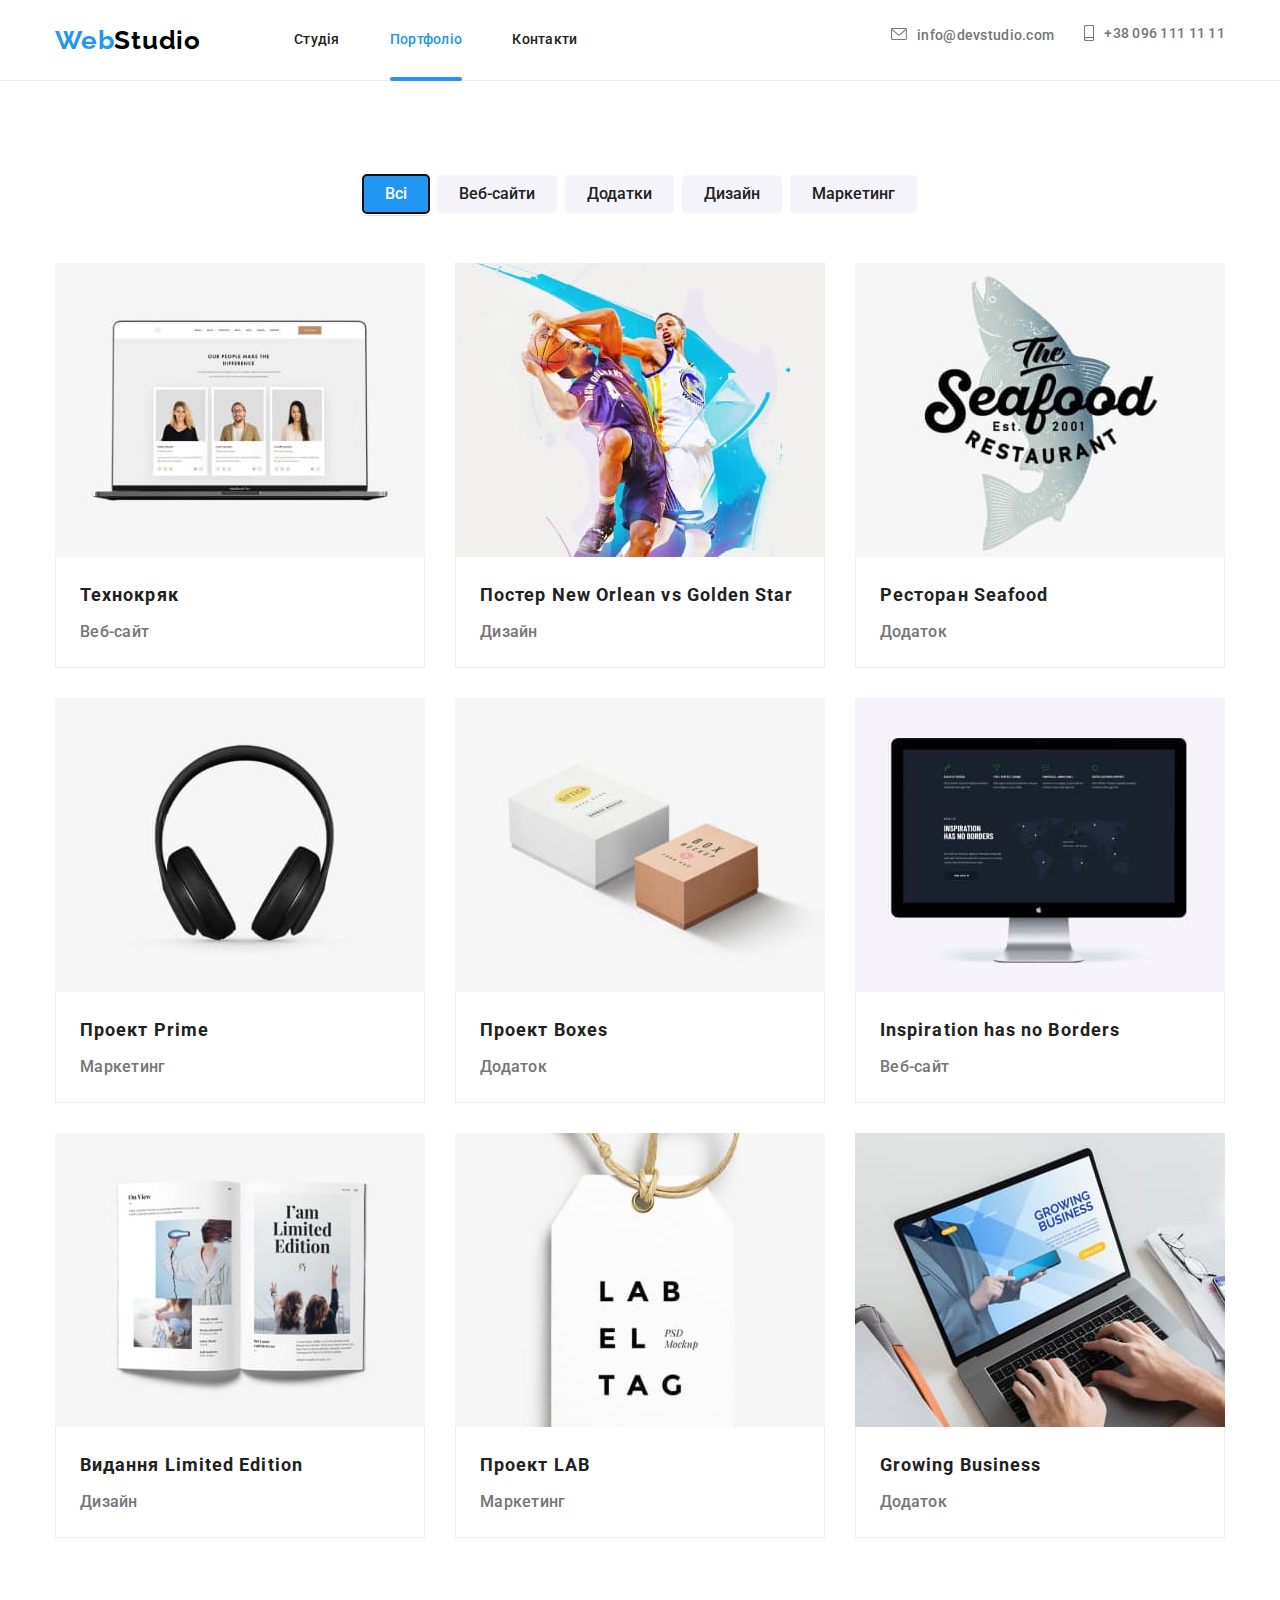
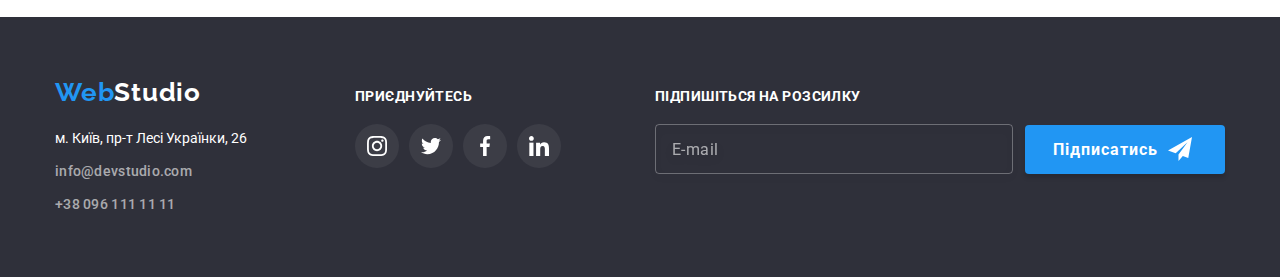
==== commit d5a03ba4: "Зберігає зміни" ====
--- a/portfolio.html
+++ b/portfolio.html
@@ -17,20 +17,20 @@
     <link rel="stylesheet" href="./css/main.min.css" />
   </head>
   <body>
-    <!-- <header class="page-header">
+    <header class="page-header">
       <div class="container page-header__main-nav">
-        <nav class="page-header__nav">
-          <a href="./index.html" class="logo"
-            >Web<span class="logo__studio">Studio</span>
-          </a>
-          <ul class="site-nav list">
+        <a href="./index.html" class="logo"
+          >Web<span class="logo__studio">Studio</span>
+        </a>
+        <nav class="page-header__nav site-nav">
+          <ul class="site-nav__list list">
             <li class="site-nav__item">
               <a href="index.html" class="site-nav__link link">Студія</a>
             </li>
             <li class="site-nav__item">
               <a
                 href="portfolio.html"
-                class="site-nav__link site-nav__link--current link"
+                class="site-nav__link site-nav__link-current link"
                 >Портфоліо</a
               >
             </li>
@@ -46,7 +46,11 @@
               class="link contacts-list__link"
             >
               <span>
-                <svg class="contacts-list__icons" width="16" height="12">
+                <svg
+                  class="contacts-list__icons contacts-list__icons--mail"
+                  width="16"
+                  height="12"
+                >
                   <use href="./images/sprite.svg#icon-envelope"></use>
                 </svg>
               </span>
@@ -56,7 +60,11 @@
           <li class="contacts-list__item">
             <a href="tel:+380961111111" class="link contacts-list__link">
               <span>
-                <svg class="contacts-list__icons" width="10" height="16">
+                <svg
+                  class="contacts-list__icons contacts-list__icons--phone"
+                  width="10"
+                  height="16"
+                >
                   <use href="./images/sprite.svg#icon-smartphone"></use>
                 </svg>
               </span>
@@ -65,14 +73,18 @@
           </li>
         </ul>
       </div>
-    </header> -->
+    </header>
     <main>
       <section class="section">
         <div class="container portfolio">
           <h1 class="visually-hidden">Портфоліо</h1>
           <ul class="filters-list list">
             <li class="filters-list__item">
-              <button type="button" autofocus class="filters-list__filter">
+              <button
+                type="button"
+                autofocus
+                class="filters-list__filter filters-list__filter-current"
+              >
                 Всі
               </button>
             </li>
--- a/css/main.min.css
+++ b/css/main.min.css
@@ -1,2 +1,2 @@
-:root{--primary-text-color: #757575;--title-text-color: #212121;--icons-color: #afb1ba;--accent-color: #2196f3;--primary-background-color: #ffffff;--secondary-background-color: #f5f4fa;--logo-header-color: #000000}body{background-color:var(--primary-background-color);color:var(--primary-text-color);font-family:Roboto, sans-serif}img{display:block;width:100%;height:auto}h1,h2,h3,p,b{margin-top:0;margin-bottom:0}textarea{resize:none}.visually-hidden{position:absolute !important;clip:rect(1px 1px 1px 1px);clip:rect(1px, 1px, 1px, 1px);padding:0 !important;border:0 !important;height:1px !important;width:1px !important;overflow:hidden}.link{font-weight:500;font-size:14px;line-height:1.14;letter-spacing:0.02em;text-decoration:none;transition:color 250ms cubic-bezier(0.4, 0, 0.2, 1)}.footer-list .link:hover,.footer-list .link:focus,.contacts-list .link:hover,.contacts-list .link:focus,.site-nav .link:hover,.site-nav .link:focus{color:var(--accent-color)}.list{padding:0;margin:0;list-style:none}.container{width:100%;padding-left:15px;padding-right:15px;margin-left:auto;margin-right:auto}@media screen and (min-width: 480px){.container{margin-left:auto;margin-right:auto;max-width:480px}}@media screen and (min-width: 768px){.container{max-width:768px}}@media screen and (min-width: 1200px){.container{max-width:1200px}}.logo{padding-top:16px;padding-bottom:16px;color:var(--accent-color);font-family:Raleway, sans-serif;text-decoration:none;font-weight:700;font-size:24px;line-height:1.17;letter-spacing:0.03em}@media screen and (min-width: 768px){.logo{padding-top:26px;padding-bottom:26px}}@media screen and (min-width: 1200px){.logo{padding-top:24px;padding-bottom:25px;font-size:26px;line-height:1.19}}.logo--secondary{padding-top:0;padding-bottom:0}.logo__studio{color:var(--logo-header-color)}.logo__studio-footer{color:var(--primary-background-color)}.page-header{border-bottom:1px solid #ececec}.page-header__main-nav{display:flex;align-items:center}.site-nav{display:none}@media screen and (min-width: 768px){.site-nav{display:flex;align-items:center}}.site-nav__list{display:flex;margin-left:88px}@media screen and (min-width: 1200px){.site-nav__list{margin-left:93px}}.site-nav__item{margin-left:50px}.site-nav__item:first-child{margin-left:0}.site-nav__link{display:block;padding-top:32px;padding-bottom:32px;color:var(--title-text-color)}.site-nav__link--current{color:var(--accent-color);content:'';display:block;position:relative}.site-nav__link--current::after{position:absolute;display:flex;content:'';bottom:-1px;left:0;height:4px;width:100%;border:2px solid var(--accent-color);border-radius:2px;background-color:var(--accent-color)}.mobile-menu{position:fixed;top:0;left:100%;width:100%;max-height:100vh;padding:48px 40px;opacity:0;background-color:var(--primary-background-color);z-index:99}.mobile-menu.is-open{left:0;opacity:1}@media screen and (min-width: 768px){.mobile-menu{display:none}}.mobile-menu__list{margin-bottom:302px}.mobile-menu__item:not(:last-child){margin-bottom:32px}.mobile-menu__link{font-weight:500;font-size:40px;line-height:1.2;letter-spacing:0.02em;color:var(--title-text-color)}.mobile-menu__link:hover,.mobile-menu__link:focus{color:var(--accent-color)}.mobile-menu__contacts-list{margin-bottom:64px}.mobile-menu__contacts-list:not(:last-child){margin-bottom:32px}.mobile-menu__phone-link{font-weight:500;font-size:34px;line-height:1.8;letter-spacing:0.02em;color:var(--accent-color)}.mobile-menu__mail-link{font-weight:500;font-size:24px;line-height:1.2;letter-spacing:0.02em;color:var(--primary-text-color)}.social-networks__link-menu{font-weight:500;font-size:18px;line-height:1.2;letter-spacing:0.02em;color:var(--accent-color)}.social-networks__item{margin-right:20px}.menu-btn{position:absolute;display:inline-flex;margin:0;right:15px;padding:0;width:40px;height:40px;background-color:transparent;border:none;cursor:pointer;z-index:100;transition:color 250ms cubic-bezier(0.4, 0, 0.2, 1),opacity 250ms cubic-bezier(0.4, 0, 0.2, 1)}@media screen and (min-width: 768px){.menu-btn{display:none}}.menu-btn:hover,.menu-btn:focus{color:var(--accent-color)}.menu-btn__icon-menu{fill:currentColor}.is-open .menu-btn__icon-menu{display:none}.menu-btn__icon-close{display:none;fill:currentColor}.is-open .menu-btn__icon-close{display:block}.contacts-list{display:none}@media screen and (min-width: 768px){.contacts-list{display:flex;margin-left:auto;flex-direction:column;align-items:flex-end}}@media screen and (min-width: 1200px){.contacts-list{flex-direction:row;align-items:center}}.contacts-list__item{margin-bottom:10px}@media screen and (min-width: 1200px){.contacts-list__item{margin-left:30px}.contacts-list__item:first-child{margin-left:0}}.contacts-list__item:first-child{margin-left:0}.contacts-list__link{display:flex;color:var(--primary-text-color)}.contacts-list__icons{display:inline-block;margin-right:8px;fill:currentColor}@media screen and (min-width: 1200px){.contacts-list__icons{margin-right:10px}}.hero{margin-left:auto;margin-right:auto;padding-top:118px;padding-bottom:118px;max-width:480px;min-height:400px;background-image:linear-gradient(rgba(47,48,58,0.4), rgba(47,48,58,0.4)),url(../images/img.jpg);background-color:#c4c4c4;text-align:center}@media screen and (min-width: 768px){.hero{max-width:768px;min-height:400px}}@media screen and (min-width: 1200px){.hero{padding-top:200px;padding-bottom:200px;max-width:1600px;min-height:600px}}.hero__text{width:360px;margin-left:auto;margin-right:auto;margin-top:0;margin-bottom:30px;font-weight:900;font-size:26px;line-height:1.62;letter-spacing:0.06em;text-transform:uppercase;color:var(--primary-background-color)}@media screen and (min-width: 1200px){.hero__text{width:696px;font-size:44px;line-height:1.36}}.button{padding:10px 32px;color:var(--primary-background-color);background-color:var(--accent-color);border:transparent;border-radius:4px;font-weight:700;font-size:16px;line-height:1.87;align-items:center;text-align:center;letter-spacing:0.06em;cursor:pointer}.button--footer-btn{display:flex;align-self:center;padding:10px 28px;width:200px;box-shadow:0px 4px 4px rgba(0,0,0,0.15)}.footer__btn-icon{width:24px;height:24px;fill:var(--primary-background-color);margin-left:10px}.button--modal{display:block;margin-left:auto;margin-right:auto;box-shadow:0px 4px 4px rgba(0,0,0,0.15)}.social-networks{display:flex}.social-networks__link{margin-right:10px}.social-networks__link:nth-child(4n){margin-right:0}.social-networks__link-background:hover,.social-networks__link-background:focus{background-color:var(--accent-color)}.social-networks__link-background{display:flex;color:var(--primary-background-color);background-color:#ffffff10;border-radius:50%;width:44px;height:44px;justify-content:center;align-items:center;transition:background-color 250ms cubic-bezier(0.4, 0, 0.2, 1)}.social-networks__link-icon{width:20px;height:20px;fill:currentColor}.social-networks__link-background--inverse{color:var(--icons-color);background-color:var(--primary-background-color);transition:color 250ms cubic-bezier(0.4, 0, 0.2, 1),background-color 250ms cubic-bezier(0.4, 0, 0.2, 1)}.social-networks__link-background--inverse:hover,.social-networks__link-background--inverse:focus{background-color:var(--accent-color);color:var(--primary-background-color)}.card-icon{width:20px;height:20px;fill:currentColor}.section{padding-top:60px;padding-bottom:60px}@media screen and (min-width: 1200px){.section{padding-top:94px;padding-bottom:94px}}.section__title{margin-top:0;margin-bottom:30px;font-size:28px;line-height:1.17;text-align:center;letter-spacing:0.03em;color:var(--title-text-color)}@media screen and (min-width: 1200px){.section__title{margin-bottom:50px;font-size:36px}}@media screen and (min-width: 768px){.features__list{display:flex;flex-wrap:wrap;margin:-15px}}@media screen and (min-width: 768px){.features__item{width:calc((100% - 2 * 30px) / 2);margin-bottom:30px;margin:15px}}@media screen and (min-width: 1200px){.features__item{width:calc((100% - 4 * 30px) / 4);margin-bottom:0}}@media screen and (max-width: 767px){.features__item:not(:last-child){margin-bottom:30px}}.features__item::before{display:block;margin-bottom:30px;content:'';height:120px;background-color:var(--secondary-background-color);background-size:70px 70px;background-repeat:no-repeat;background-position:center}.features__icon-antenna::before{background-image:url(../images/svg/antenna.svg)}.features__icon-clock::before{background-image:url(../images/svg/clock.svg)}.features__icon-diagram::before{background-image:url(../images/svg/diagram.svg)}.features__icon-astronaut::before{background-image:url(../images/svg/astronaut.svg)}.features__title{margin-top:0;margin-bottom:10px;font-weight:700;font-size:14px;line-height:1.14;text-transform:uppercase;color:var(--title-text-color)}@media screen and (max-width: 768px){.features__title{text-align:center}}.features__text{margin-top:0;font-size:14px;line-height:1.71}.work{padding-top:0}@media screen and (max-width: 1199px){.work{display:none}}.work__list{display:flex;margin:-15px}.work__item{margin-right:30px;width:calc((100% - 3 * 30px) / 3);margin:15px;position:relative}.work__image{display:block}.work__description{position:absolute;display:flex;justify-content:center;align-items:center;bottom:0;width:100%;min-height:70px;font-weight:700;font-size:14px;line-height:16px;letter-spacing:0.03em;text-transform:uppercase;color:var(--primary-background-color);background-color:rgba(47,48,58,0.8)}.section-team{background:var(--secondary-background-color);text-align:center}@media screen and (min-width: 768px){.section-team__list{display:flex;flex-wrap:wrap;margin:-15px}}.section-team__item{background-color:var(--primary-background-color);box-shadow:0px 1px 3px rgba(0,0,0,0.12),0px 1px 1px rgba(0,0,0,0.14),0px 2px 1px rgba(0,0,0,0.2);border-radius:0px 0px 4px 4px}@media screen and (min-width: 768px){.section-team__item{width:calc((100% - 2 * 30px) / 2);margin:15px}}@media screen and (min-width: 1200px){.section-team__item{width:calc((100% - 4 * 30px) / 4);margin-bottom:0}}@media screen and (max-width: 767px){.section-team__item:not(:last-child){margin-bottom:30px}}.section-team__content{padding-top:30px;padding-bottom:24px;display:flex;flex-direction:column;align-items:center}.section-team__title{margin-top:0;margin-bottom:10px;font-weight:500;font-size:16px;line-height:1.19;color:var(--title-text-color)}.section-team__profession{margin-top:0;margin-bottom:16px;font-size:16px;line-height:1.19;text-decoration:none;color:var(--primary-text-color)}.section-team__photo{display:block;margin-top:0;margin-bottom:0}.clients-list{display:flex;flex-wrap:wrap;margin:-15px}@media screen and (min-width: 1200px){.clients-list{flex-wrap:nowrap}}.clients-list__client{margin:15px;width:calc((100% - 2 * 30px) / 2)}.clients-list__link{display:flex;justify-content:center;align-items:center;background-color:var(--primary-background-color);fill:var(--icons-color);min-width:170px;height:92px;border:1px solid var(--icons-color);border-radius:4px;transition:fill 250ms cubic-bezier(0.4, 0, 0.2, 1),border-color 250ms cubic-bezier(0.4, 0, 0.2, 1)}.clients-list__icon{max-width:106px;max-height:60px;align-self:center}.clients-list__link:hover,.clients-list__link:focus{fill:var(--accent-color);border-color:var(--accent-color)}@media screen and (min-width: 768px){.footer__container{display:flex;flex-wrap:wrap;justify-content:space-around}}@media screen and (min-width: 768px) and (min-width: 1200px){.footer__container{align-items:baseline;flex-wrap:nowrap}}.footer__blocks{text-align:center;margin-bottom:60px}@media screen and (min-width: 1200px){.footer__blocks{margin-bottom:0;margin-right:30px;width:270px;text-align:start}}@media screen and (min-width: 1200px){.footer__blocks:last-child{margin:0}}@media screen and (max-width: 1199px){.footer__blocks--secondary{display:flex;flex-direction:column;align-items:center}}.footer{background:#2f303a;padding-top:60px;padding-bottom:60px}.footer__text{font-style:normal;margin-top:20px}.footer__adress{margin-bottom:9px;font-size:14px;line-height:1.71;color:var(--primary-background-color)}.footer__mail{margin-bottom:9px}.footer__link{color:rgba(255,255,255,0.6);font-size:14px;line-height:1.71}.footer__title{font-weight:700;font-size:14px;line-height:1.14;letter-spacing:0.03em;text-transform:uppercase;margin-bottom:20px;color:var(--primary-background-color)}@media screen and (max-width: 1199px){.footer__title{text-align:center}}@media screen and (min-width: 1200px){.footer-form__subscribe{display:flex;flex-direction:column;width:570px;align-items:baseline}}.footer-form{display:flex}@media screen and (max-width: 1199px){.footer-form{flex-direction:column}}.footer-form__field{margin-bottom:20px}@media screen and (min-width: 1200px){.footer-form__field{margin-right:12px;margin-bottom:0}}.footer-form__field--footer-form__input{width:100%;height:50px;background-color:transparent;color:var(--primary-background-color);border:1px solid rgba(255,255,255,0.3);box-sizing:border-box;filter:drop-shadow(0px 4px 4px rgba(0,0,0,0.15));border-radius:4px;padding-top:15px;padding-bottom:15px;padding-left:16px}.footer-form__field--footer-form__input::placeholder{font-size:16px;line-height:1.25;letter-spacing:0.03em;color:rgba(255,255,255,0.6)}@media screen and (min-width: 768px){.footer-form__field--footer-form__input{width:450px}}@media screen and (min-width: 1200px){.footer-form__field--footer-form__input{width:358px}}.filters-list{display:flex;flex-wrap:wrap;margin-bottom:40px}@media screen and (min-width: 768px){.filters-list{justify-content:center;margin-bottom:14px}}@media screen and (min-width: 1200px){.filters-list{margin-bottom:50px}}.filters-list__item{margin-right:8px}@media screen and (max-width: 767px){.filters-list__item{margin-bottom:15px}}.filters-list__item:nth-child(5n){margin-right:0}.filters-list__filter{min-width:none;display:inline-block;padding:6px 22px;font-weight:500;font-size:16px;line-height:1.62;text-align:center;color:var(--title-text-color);background-color:var(--secondary-background-color);border:transparent;border-radius:4px;cursor:pointer;transition:background-color 250ms cubic-bezier(0.4, 0, 0.2, 1),color 250ms cubic-bezier(0.4, 0, 0.2, 1),box-shadow 250ms cubic-bezier(0.4, 0, 0.2, 1)}.filters-list__filter:hover,.filters-list__filter:focus{color:var(--primary-background-color);background-color:var(--accent-color);box-shadow:0px 3px 1px rgba(0,0,0,0.1),0px 1px 2px rgba(0,0,0,0.08),0px 2px 2px rgba(0,0,0,0.12)}.projects-list{display:flex;flex-wrap:wrap}@media screen and (min-width: 768px){.projects-list{flex-wrap:wrap;margin:-15px}}.projects-list__item{width:100%}@media screen and (min-width: 768px){.projects-list__item{width:calc((100% - 2 * 30px) / 2);margin:15px}}@media screen and (min-width: 1200px){.projects-list__item{width:calc((100% - 3 * 30px) / 3);margin:15px}}@media screen and (max-width: 767px){.projects-list__item:not(:last-child){margin-bottom:30px}}@media screen and (min-width: 1200px){.projects-list .projects-list__item:nth-last-child(-n+3){margin-bottom:0}}@media screen and (max-width: 1199px){.projects-list .projects-list__item:last-child{margin-bottom:0}}.projects-list__item .project-card{text-decoration:none;display:block;transition:box-shadow 250ms cubic-bezier(0.4, 0, 0.2, 1)}.project-card__illustration--hover::before,.project-card__illustration--focus::before{opacity:0.9}.project-card__overlay{position:absolute;top:0;left:0;right:0;bottom:0;background-color:var(--accent-color);transform:translateY(100%);display:flex;opacity:0;justify-content:center;align-items:center;transition:opacity 250ms cubic-bezier(0.4, 0, 0.2, 1),transform 250ms cubic-bezier(0.4, 0, 0.2, 1)}.project-card:hover .overlay,.project-card:focus .overlay{opacity:0.9;transform:translateY(0)}.project-card__overlay-content{font-weight:400;font-size:18px;line-height:1.56;letter-spacing:0.03em;width:322px;height:168px;color:#ffffff}.project-card__illustration{position:relative;overflow:hidden}.project-card--hover,.project-card--focus{box-shadow:0px 1px 1px rgba(0,0,0,0.12),0px 4px 4px rgba(0,0,0,0.06),1px 4px 6px rgba(0,0,0,0.16);opacity:0.9}.project-card__img{display:block}.projects-list__item-content{display:flex;border:1px solid #eeeeee;border-top:transparent;padding-top:20px;padding-bottom:20px;padding-left:24px;flex-direction:column}.projects-list__project-name{font-weight:700;font-size:18px;line-height:2;letter-spacing:0.06em;color:var(--title-text-color);margin-bottom:4px}.projects-list__description{font-size:16px;line-height:1.87;color:var(--primary-text-color)}.backdrop{position:fixed;top:0;left:0;width:100%;height:100%;background-color:rgba(0,0,0,0.2);opacity:1;transition:opacity 250ms cubic-bezier(0.4, 0, 0.2, 1),visibility 250ms cubic-bezier(0.4, 0, 0.2, 1)}.backdrop.is-hidden{opacity:0;pointer-events:none;visibility:hidden}.backdrop.is-hidden .modal{transform:scale(0.9) translate(-50%, -50%)}.modal{position:relative;max-height:100vh;overflow-y:auto;width:450px;height:609px;padding:40px;background-color:var(--primary-background-color);display:flex;justify-content:flex-end;align-items:flex-start;position:absolute;top:50%;left:50%;transform:translate(-50%, -50%) scale(1);transition:transform 250ms cubic-bezier(0.4, 0, 0.2, 1)}@media screen and (min-width: 1200px){.modal{width:528px;height:581px}}.close{position:absolute;display:flex;justify-content:center;align-items:center;border-radius:50%;border:1px solid rgba(0,0,0,0.1);top:8px;right:8px;width:30px;height:30px;color:var(--logo-header-color);background-color:var(--primary-background-color);transition:color 250ms cubic-bezier(0.4, 0, 0.2, 1)}.close:hover,.close:focus{color:var(--accent-color);cursor:pointer}.close__cross{display:flex;width:18px;height:18px;fill:currentColor}.modal-form{margin-left:auto;margin-right:auto}.modal-form__title{display:flex;margin-bottom:12px;justify-content:center;font-weight:700;font-size:20px;line-height:1.15;letter-spacing:0.03em;text-align:center;color:var(--title-text-color)}@media screen and (min-width: 1200px){.modal-form__title{line-height:1.5}}.modal-form__field{position:relative;margin-bottom:10px;display:flex;flex-direction:column-reverse;transition:color 250ms cubic-bezier(0.4, 0, 0.2, 1)}.modal-form__field--check{display:flex;flex-direction:row;align-items:center;margin-bottom:30px}.modal-form__label{margin-bottom:4px;font-size:12px;line-height:1.2;letter-spacing:0.01em;cursor:pointer;transition:color 250ms cubic-bezier(0.4, 0, 0.2, 1)}.modal-form__label-check{display:flex;align-items:center;font-size:12px;line-height:1.17;letter-spacing:0.03em}@media screen and (min-width: 1200px){.modal-form__label-check{margin-left:14px;font-size:14px;line-height:1.71}}.modal-form__label-check::before{content:'';display:inline-block;width:16px;height:16px;margin-right:7px;border:1px solid var(--logo-header-color);border-radius:2px;box-shadow:0px 4px 4px rgba(0,0,0,0.25)}.modal-form__checkbox:checked+.modal-form__label-check::before{background-image:url(../images/checked-modal.svg);background-repeat:no-repeat;background-position:center;background-size:contain;background-color:var(--accent-color);background-origin:border-box;border-color:transparent;border-radius:2 px}.modal-form__check-link{color:var(--accent-color);text-decoration:underline;margin-left:4px}.modal-form__input{margin:0;padding:0;height:40px;padding-left:42px;transition:color 250ms cubic-bezier(0.4, 0, 0.2, 1),outline-color 250ms cubic-bezier(0.4, 0, 0.2, 1);border:1px solid rgba(33,33,33,0.2);box-sizing:border-box;border-radius:4px}.modal-form__input:hover,.modal-form__input:focus{cursor:pointer}.modal-form__input:focus{outline-color:var(--accent-color)}.modal-form__input:focus+.modal-form__label{color:var(--accent-color)}.modal-form__textarea:focus+.modal-form__label{color:var(--accent-color)}.modal-form__textarea{height:120px;border:1px solid rgba(33,33,33,0.2);box-sizing:border-box;border-radius:4px;transition:outline-color 250ms cubic-bezier(0.4, 0, 0.2, 1)}.modal-form__textarea:focus,.modal-form__textarea:hover{outline-color:var(--accent-color);outline-width:1px;cursor:pointer}.modal-form__textarea::placeholder{font-size:12px;line-height:1.2;letter-spacing:0.01em;color:rgba(117,117,117,0.5)}.modal-form__icon{position:absolute;top:50%;left:12px;display:inline-block;width:18px;height:18px;color:var(--title-text-color);transition:color 250ms cubic-bezier(0.4, 0, 0.2, 1)}.modal-form__input:focus ~ .modal-form__icon{color:var(--accent-color);fill:currentColor}
+:root{--primary-text-color: #757575;--title-text-color: #212121;--icons-color: #afb1ba;--accent-color: #2196f3;--primary-background-color: #ffffff;--secondary-background-color: #f5f4fa;--logo-header-color: #000000}body{background-color:var(--primary-background-color);color:var(--primary-text-color);font-family:Roboto, sans-serif}img{display:block;width:100%;height:auto}h1,h2,h3,p,b{margin-top:0;margin-bottom:0}textarea{resize:none}.visually-hidden{position:absolute !important;clip:rect(1px 1px 1px 1px);clip:rect(1px, 1px, 1px, 1px);padding:0 !important;border:0 !important;height:1px !important;width:1px !important;overflow:hidden}.link{font-weight:500;font-size:14px;line-height:1.14;letter-spacing:0.02em;text-decoration:none;transition:color 250ms cubic-bezier(0.4, 0, 0.2, 1)}.list{padding:0;margin:0;list-style:none}.container{width:100%;padding-left:15px;padding-right:15px;margin-left:auto;margin-right:auto}@media screen and (min-width: 480px){.container{margin-left:auto;margin-right:auto;max-width:480px}}@media screen and (min-width: 768px){.container{max-width:768px}}@media screen and (min-width: 1200px){.container{max-width:1200px}}.logo{padding-top:16px;padding-bottom:16px;color:var(--accent-color);font-family:Raleway, sans-serif;text-decoration:none;font-weight:700;font-size:24px;line-height:1.17;letter-spacing:0.03em}@media screen and (min-width: 768px){.logo{padding-top:26px;padding-bottom:26px}}@media screen and (min-width: 1200px){.logo{padding-top:24px;padding-bottom:24px;font-size:26px;line-height:1.19}}.logo--secondary{padding-top:0;padding-bottom:0}.logo__studio{color:var(--logo-header-color)}.logo__studio-footer{color:var(--primary-background-color)}.page-header{border-bottom:1px solid #ececec}.page-header__main-nav{display:flex;align-items:center}.site-nav{display:none}@media screen and (min-width: 768px){.site-nav{display:flex;align-items:center}}.site-nav__list{display:flex;margin-left:88px}@media screen and (min-width: 1200px){.site-nav__list{margin-left:93px}}.site-nav__item{margin-left:50px}.site-nav__item:first-child{margin-left:0}.site-nav__link{display:block;padding-top:32px;padding-bottom:32px;color:var(--title-text-color)}.site-nav__link:hover,.site-nav__link:focus{color:var(--accent-color)}.site-nav__link-current{color:var(--accent-color);content:'';display:block;position:relative}.site-nav__link-current::after{position:absolute;display:flex;content:'';bottom:-1px;left:0;height:4px;width:100%;border:2px solid var(--accent-color);border-radius:2px;background-color:var(--accent-color)}.mobile-menu{position:fixed;top:0;left:100%;width:100%;max-height:100vh;padding:48px 40px;opacity:0;background-color:var(--primary-background-color);z-index:99}.mobile-menu.is-open{left:0;opacity:1}@media screen and (min-width: 768px){.mobile-menu{display:none}}.mobile-menu__list{margin-bottom:302px}.mobile-menu__item:not(:last-child){margin-bottom:32px}.mobile-menu__link{font-weight:500;font-size:40px;line-height:1.2;letter-spacing:0.02em;color:var(--title-text-color)}.mobile-menu__link:hover,.mobile-menu__link:focus{color:var(--accent-color)}.mobile-menu__contacts-list{margin-bottom:64px}.mobile-menu__contacts-list:not(:last-child){margin-bottom:32px}.mobile-menu__phone-link{font-weight:500;font-size:34px;line-height:1.8;letter-spacing:0.02em;color:var(--accent-color)}.mobile-menu__mail-link{font-weight:500;font-size:24px;line-height:1.2;letter-spacing:0.02em;color:var(--primary-text-color)}.menu-btn{position:absolute;display:inline-flex;margin:0;right:15px;padding:0;width:40px;height:40px;background-color:transparent;border:none;cursor:pointer;z-index:100;transition:color 250ms cubic-bezier(0.4, 0, 0.2, 1),opacity 250ms cubic-bezier(0.4, 0, 0.2, 1)}@media screen and (min-width: 768px){.menu-btn{display:none}}.menu-btn:hover,.menu-btn:focus{color:var(--accent-color)}.menu-btn__icon-menu{fill:currentColor}.is-open .menu-btn__icon-menu{display:none}.menu-btn__icon-close{display:none;fill:currentColor}.is-open .menu-btn__icon-close{display:block}.contacts-list{display:none}@media screen and (min-width: 768px){.contacts-list{display:flex;margin-left:auto;flex-direction:column;align-items:flex-end}}@media screen and (min-width: 1200px){.contacts-list{flex-direction:row;align-items:center}}.contacts-list__item{margin-bottom:10px}@media screen and (min-width: 1200px){.contacts-list__item{margin-left:30px}.contacts-list__item:first-child{margin-left:0}}.contacts-list__item:first-child{margin-left:0}.contacts-list__link{display:flex;color:var(--primary-text-color);font-size:12px;line-height:1.17}.contacts-list__link:hover,.contacts-list__link:focus{color:var(--accent-color)}@media screen and (min-width: 1200px){.contacts-list__link{font-size:14px;line-height:1.2}}.contacts-list__icons{display:inline-block;margin-right:8px;fill:currentColor}@media screen and (min-width: 1200px){.contacts-list__icons{margin-right:10px}}.contacts-list__icons--mail{width:14px;height:10px}@media screen and (min-width: 1200px){.contacts-list__icons--mail{width:16px;height:12px}}.contacts-list__icons--phone{width:10px;height:14px}@media screen and (min-width: 1200px){.contacts-list__icons--phone{width:10px;height:16px}}.hero{margin-left:auto;margin-right:auto;padding-top:118px;padding-bottom:118px;max-width:480px;min-height:400px;background-image:linear-gradient(rgba(47,48,58,0.4), rgba(47,48,58,0.4)),url(../images/img.jpg);background-color:#c4c4c4;text-align:center}@media screen and (min-width: 768px){.hero{max-width:768px;min-height:400px}}@media screen and (min-width: 1200px){.hero{padding-top:200px;padding-bottom:200px;max-width:1600px;min-height:600px}}.hero__text{width:360px;margin-left:auto;margin-right:auto;margin-top:0;margin-bottom:30px;font-weight:900;font-size:26px;line-height:1.62;letter-spacing:0.06em;text-transform:uppercase;color:var(--primary-background-color)}@media screen and (min-width: 1200px){.hero__text{width:696px;font-size:44px;line-height:1.36}}.button{padding:10px 32px;color:var(--primary-background-color);background-color:var(--accent-color);border:transparent;border-radius:4px;font-weight:700;font-size:16px;line-height:1.87;align-items:center;text-align:center;letter-spacing:0.06em;cursor:pointer}.button--footer-btn{display:flex;align-self:center;padding:10px 28px;width:200px;box-shadow:0px 4px 4px rgba(0,0,0,0.15)}.button--modal{display:block;margin-left:auto;margin-right:auto;box-shadow:0px 4px 4px rgba(0,0,0,0.15)}.social-networks{display:flex}.social-networks__link-menu{font-weight:500;font-size:18px;line-height:1.2;letter-spacing:0.02em;color:var(--accent-color)}.social-networks__menu-item{margin-right:20px}.social-networks__link{margin-right:10px}.social-networks__link:nth-child(4n){margin-right:0}.social-networks__link-background{display:flex;color:var(--primary-background-color);background-color:#ffffff10;border-radius:50%;width:44px;height:44px;justify-content:center;align-items:center;transition:background-color 250ms cubic-bezier(0.4, 0, 0.2, 1)}.social-networks__link-background:hover,.social-networks__link-background:focus{background-color:var(--accent-color)}.social-networks__link-icon{width:20px;height:20px;fill:currentColor}.social-networks__link-background--inverse{color:var(--icons-color);background-color:var(--primary-background-color);transition:color 250ms cubic-bezier(0.4, 0, 0.2, 1),background-color 250ms cubic-bezier(0.4, 0, 0.2, 1)}.social-networks__link-background--inverse:hover,.social-networks__link-background--inverse:focus{background-color:var(--accent-color);color:var(--primary-background-color)}.section{padding-top:60px;padding-bottom:60px}@media screen and (min-width: 1200px){.section{padding-top:94px;padding-bottom:94px}}.section__title{margin-top:0;margin-bottom:30px;font-size:28px;line-height:1.17;text-align:center;letter-spacing:0.03em;color:var(--title-text-color)}@media screen and (min-width: 1200px){.section__title{margin-bottom:50px;font-size:36px}}@media screen and (min-width: 768px){.features__list{display:flex;flex-wrap:wrap;margin:-15px}}@media screen and (min-width: 768px){.features__item{width:calc((100% - 2 * 30px) / 2);margin-bottom:30px;margin:15px}}@media screen and (min-width: 1200px){.features__item{width:calc((100% - 4 * 30px) / 4);margin-bottom:0}}@media screen and (max-width: 767px){.features__item:not(:last-child){margin-bottom:30px}}.features__item::before{display:block;margin-bottom:30px;content:'';height:120px;background-color:var(--secondary-background-color);background-size:70px 70px;background-repeat:no-repeat;background-position:center}.features__icon-antenna::before{background-image:url(../images/svg/antenna.svg)}.features__icon-clock::before{background-image:url(../images/svg/clock.svg)}.features__icon-diagram::before{background-image:url(../images/svg/diagram.svg)}.features__icon-astronaut::before{background-image:url(../images/svg/astronaut.svg)}.features__title{margin-top:0;margin-bottom:10px;font-weight:700;font-size:14px;line-height:1.14;text-transform:uppercase;color:var(--title-text-color)}@media screen and (max-width: 768px){.features__title{text-align:center}}.features__text{margin-top:0;font-size:14px;line-height:1.71}.work{padding-top:0}@media screen and (max-width: 1199px){.work{display:none}}.work__list{display:flex;margin:-15px}.work__item{margin-right:30px;width:calc((100% - 3 * 30px) / 3);margin:15px;position:relative}.work__image{display:block}.work__description{position:absolute;display:flex;justify-content:center;align-items:center;bottom:0;width:100%;min-height:70px;font-weight:700;font-size:14px;line-height:16px;letter-spacing:0.03em;text-transform:uppercase;color:var(--primary-background-color);background-color:rgba(47,48,58,0.8)}.section-team{background:var(--secondary-background-color);text-align:center}@media screen and (min-width: 768px){.section-team__list{display:flex;flex-wrap:wrap;margin:-15px}}.section-team__item{background-color:var(--primary-background-color);box-shadow:0px 1px 3px rgba(0,0,0,0.12),0px 1px 1px rgba(0,0,0,0.14),0px 2px 1px rgba(0,0,0,0.2);border-radius:0px 0px 4px 4px}@media screen and (min-width: 768px){.section-team__item{width:calc((100% - 2 * 30px) / 2);margin:15px}}@media screen and (min-width: 1200px){.section-team__item{width:calc((100% - 4 * 30px) / 4);margin-bottom:0}}@media screen and (max-width: 767px){.section-team__item:not(:last-child){margin-bottom:30px}}.section-team__content{padding-top:30px;padding-bottom:24px;display:flex;flex-direction:column;align-items:center}.section-team__title{margin-top:0;margin-bottom:10px;font-weight:500;font-size:16px;line-height:1.19;color:var(--title-text-color)}.section-team__profession{margin-top:0;margin-bottom:16px;font-size:16px;line-height:1.19;text-decoration:none;color:var(--primary-text-color)}.section-team__photo{display:block;margin-top:0;margin-bottom:0}.clients-list{display:flex;flex-wrap:wrap;margin:-15px}@media screen and (min-width: 1200px){.clients-list{flex-wrap:nowrap}}.clients-list__client{margin:15px;width:calc((100% - 2 * 30px) / 2)}.clients-list__link{display:flex;justify-content:center;align-items:center;background-color:var(--primary-background-color);fill:var(--icons-color);min-width:170px;height:92px;border:1px solid var(--icons-color);border-radius:4px;transition:fill 250ms cubic-bezier(0.4, 0, 0.2, 1),border-color 250ms cubic-bezier(0.4, 0, 0.2, 1)}.clients-list__link:hover,.clients-list__link:focus{fill:var(--accent-color);border-color:var(--accent-color)}.clients-list__icon{max-width:106px;max-height:60px;align-self:center}.footer{background:#2f303a;padding-top:60px;padding-bottom:60px}.footer__btn-icon{width:24px;height:24px;fill:var(--primary-background-color);margin-left:10px}@media screen and (min-width: 768px){.footer__container{display:flex;flex-wrap:wrap;justify-content:space-around}}@media screen and (min-width: 768px) and (min-width: 1200px){.footer__container{align-items:baseline;flex-wrap:nowrap}}.footer__blocks{text-align:center;margin-bottom:60px}@media screen and (min-width: 1200px){.footer__blocks{margin-bottom:0;margin-right:30px;width:270px;text-align:start}}@media screen and (min-width: 1200px){.footer__blocks:last-child{margin:0}}@media screen and (max-width: 1199px){.footer__blocks--secondary{display:flex;flex-direction:column;align-items:center}}.footer__text{font-style:normal;margin-top:20px}.footer__adress{margin-bottom:9px;font-size:14px;line-height:1.71;color:var(--primary-background-color)}.footer__mail{margin-bottom:9px}.footer__link{color:rgba(255,255,255,0.6);font-size:14px;line-height:1.71}.footer__link:hover,.footer__link:focus{color:var(--accent-color)}.footer__title{font-weight:700;font-size:14px;line-height:1.14;letter-spacing:0.03em;text-transform:uppercase;margin-bottom:20px;color:var(--primary-background-color)}@media screen and (max-width: 1199px){.footer__title{text-align:center}}.footer-form{display:flex}@media screen and (max-width: 1199px){.footer-form{flex-direction:column}}@media screen and (min-width: 1200px){.footer-form__subscribe{display:flex;flex-direction:column;width:570px;align-items:baseline}}.footer-form__field{margin-bottom:20px}@media screen and (min-width: 1200px){.footer-form__field{margin-right:12px;margin-bottom:0}}.footer-form__field--footer-form__input{width:100%;height:50px;background-color:transparent;color:var(--primary-background-color);border:1px solid rgba(255,255,255,0.3);box-sizing:border-box;filter:drop-shadow(0px 4px 4px rgba(0,0,0,0.15));border-radius:4px;padding-top:15px;padding-bottom:15px;padding-left:16px}.footer-form__field--footer-form__input::placeholder{font-size:16px;line-height:1.25;letter-spacing:0.03em;color:rgba(255,255,255,0.6)}@media screen and (min-width: 768px){.footer-form__field--footer-form__input{width:450px}}@media screen and (min-width: 1200px){.footer-form__field--footer-form__input{width:358px}}.filters-list{display:flex;flex-wrap:wrap;margin-bottom:40px}@media screen and (min-width: 768px){.filters-list{justify-content:center;margin-bottom:14px}}@media screen and (min-width: 1200px){.filters-list{margin-bottom:50px}}.filters-list__item{margin-right:8px}.filters-list__item:nth-child(5n){margin-right:0}@media screen and (max-width: 767px){.filters-list__item{margin-bottom:15px}}.filters-list__filter{min-width:none;display:inline-block;padding:6px 22px;font-weight:500;font-size:16px;line-height:1.62;text-align:center;color:var(--title-text-color);background-color:var(--secondary-background-color);border:transparent;border-radius:4px;cursor:pointer;transition:background-color 250ms cubic-bezier(0.4, 0, 0.2, 1),color 250ms cubic-bezier(0.4, 0, 0.2, 1),box-shadow 250ms cubic-bezier(0.4, 0, 0.2, 1)}.filters-list__filter:hover,.filters-list__filter:focus{color:var(--primary-background-color);background-color:var(--accent-color);box-shadow:0px 3px 1px rgba(0,0,0,0.1),0px 1px 2px rgba(0,0,0,0.08),0px 2px 2px rgba(0,0,0,0.12)}.filters-list__filter-current{color:var(--primary-background-color);background-color:var(--accent-color);box-shadow:0px 3px 1px rgba(0,0,0,0.1),0px 1px 2px rgba(0,0,0,0.08),0px 2px 2px rgba(0,0,0,0.12)}.projects-list{display:flex;flex-wrap:wrap}@media screen and (min-width: 1200px){.projects-list__item:nth-last-child(-n+3){margin-bottom:0}}@media screen and (max-width: 1199px){.projects-list__item:last-child{margin-bottom:0}}.projects-list__item{width:100%}@media screen and (min-width: 768px){.projects-list__item{width:calc((100% - 2 * 30px) / 2);margin:15px}}@media screen and (min-width: 1200px){.projects-list__item{width:calc((100% - 3 * 30px) / 3);margin:15px}}@media screen and (max-width: 767px){.projects-list__item:not(:last-child){margin-bottom:30px}}.projects-list__item-content{display:flex;border:1px solid #eeeeee;border-top:transparent;padding-top:20px;padding-bottom:20px;padding-left:24px;flex-direction:column}.projects-list__project-name{font-weight:700;font-size:18px;line-height:2;letter-spacing:0.06em;color:var(--title-text-color);margin-bottom:4px}.projects-list__description{font-size:16px;line-height:1.87;color:var(--primary-text-color)}@media screen and (min-width: 768px){.projects-list{flex-wrap:wrap;margin:-15px}}.project-card{text-decoration:none;display:block;transition:box-shadow 250ms cubic-bezier(0.4, 0, 0.2, 1)}.project-card:hover,.project-card:focus{box-shadow:0px 1px 1px rgba(0,0,0,0.12),0px 4px 4px rgba(0,0,0,0.06),1px 4px 6px rgba(0,0,0,0.16);opacity:0.9}.project-card__illustration{position:relative;overflow:hidden}.project-card__illustration:hover::before,.project-card__illustration:focus::before{opacity:0.9}.project-card__overlay{position:absolute;top:0;left:0;right:0;bottom:0;background-color:var(--accent-color);transform:translateY(100%);display:flex;opacity:0;justify-content:center;align-items:center;transition:opacity 250ms cubic-bezier(0.4, 0, 0.2, 1),transform 250ms cubic-bezier(0.4, 0, 0.2, 1)}.project-card:hover .overlay,.project-card:focus .overlay{opacity:0.9;transform:translateY(0)}.project-card__overlay-content{font-weight:400;font-size:18px;line-height:1.56;letter-spacing:0.03em;width:322px;height:168px;color:#ffffff}.project-card__img{display:block}.backdrop{position:fixed;top:0;left:0;width:100%;height:100%;background-color:rgba(0,0,0,0.2);opacity:1;transition:opacity 250ms cubic-bezier(0.4, 0, 0.2, 1),visibility 250ms cubic-bezier(0.4, 0, 0.2, 1)}.backdrop.is-hidden{opacity:0;pointer-events:none;visibility:hidden}.backdrop.is-hidden .modal{transform:scale(0.9) translate(-50%, -50%)}.modal{position:relative;max-height:100vh;overflow-y:auto;width:450px;height:609px;padding:40px;background-color:var(--primary-background-color);display:flex;justify-content:flex-end;align-items:flex-start;position:absolute;top:50%;left:50%;transform:translate(-50%, -50%) scale(1);transition:transform 250ms cubic-bezier(0.4, 0, 0.2, 1)}@media screen and (min-width: 1200px){.modal{width:528px;height:581px}}.close{position:absolute;display:flex;justify-content:center;align-items:center;border-radius:50%;border:1px solid rgba(0,0,0,0.1);top:8px;right:8px;width:30px;height:30px;color:var(--logo-header-color);background-color:var(--primary-background-color);transition:color 250ms cubic-bezier(0.4, 0, 0.2, 1)}.close:hover,.close:focus{color:var(--accent-color);cursor:pointer}.close__cross{display:flex;width:18px;height:18px;fill:currentColor}.modal-form{margin-left:auto;margin-right:auto}.modal-form__title{display:flex;margin-bottom:12px;justify-content:center;font-weight:700;font-size:20px;line-height:1.15;letter-spacing:0.03em;text-align:center;color:var(--title-text-color)}@media screen and (min-width: 1200px){.modal-form__title{line-height:1.5}}.modal-form__field{position:relative;margin-bottom:10px;display:flex;flex-direction:column-reverse;transition:color 250ms cubic-bezier(0.4, 0, 0.2, 1)}.modal-form__field--check{display:flex;flex-direction:row;align-items:center;margin-bottom:30px}.modal-form__label{margin-bottom:4px;font-size:12px;line-height:1.2;letter-spacing:0.01em;cursor:pointer;transition:color 250ms cubic-bezier(0.4, 0, 0.2, 1)}.modal-form__label-check{display:flex;align-items:center;font-size:12px;line-height:1.17;letter-spacing:0.03em}.modal-form__label-check::before{content:'';display:inline-block;width:16px;height:16px;margin-right:7px;border:1px solid var(--logo-header-color);border-radius:2px;box-shadow:0px 4px 4px rgba(0,0,0,0.25)}@media screen and (min-width: 1200px){.modal-form__label-check{margin-left:14px;font-size:14px;line-height:1.71}}.modal-form__check-link{color:var(--accent-color);text-decoration:underline;margin-left:4px}.modal-form__checkbox:checked+.modal-form__label-check::before{background-image:url(../images/checked-modal.svg);background-repeat:no-repeat;background-position:center;background-size:contain;background-color:var(--accent-color);background-origin:border-box;border-color:transparent;border-radius:2 px}.modal-form__input{margin:0;padding:0;height:40px;padding-left:42px;transition:color 250ms cubic-bezier(0.4, 0, 0.2, 1),outline-color 250ms cubic-bezier(0.4, 0, 0.2, 1);border:1px solid rgba(33,33,33,0.2);box-sizing:border-box;border-radius:4px}.modal-form__input:hover,.modal-form__input:focus{cursor:pointer}.modal-form__input:focus{outline-color:var(--accent-color)}.modal-form__input:focus+.modal-form__label{color:var(--accent-color)}.modal-form__textarea{height:120px;border:1px solid rgba(33,33,33,0.2);box-sizing:border-box;border-radius:4px;transition:outline-color 250ms cubic-bezier(0.4, 0, 0.2, 1)}.modal-form__textarea:focus,.modal-form__textarea:hover{outline-color:var(--accent-color);outline-width:1px;cursor:pointer}.modal-form__textarea:focus+.modal-form__label{color:var(--accent-color)}.modal-form__textarea::placeholder{font-size:12px;line-height:1.2;letter-spacing:0.01em;color:rgba(117,117,117,0.5)}.modal-form__icon{position:absolute;top:50%;left:12px;display:inline-block;width:18px;height:18px;color:var(--title-text-color);transition:color 250ms cubic-bezier(0.4, 0, 0.2, 1)}.modal-form__input:focus ~ .modal-form__icon{color:var(--accent-color);fill:currentColor}
 /*# sourceMappingURL=main.min.css.map */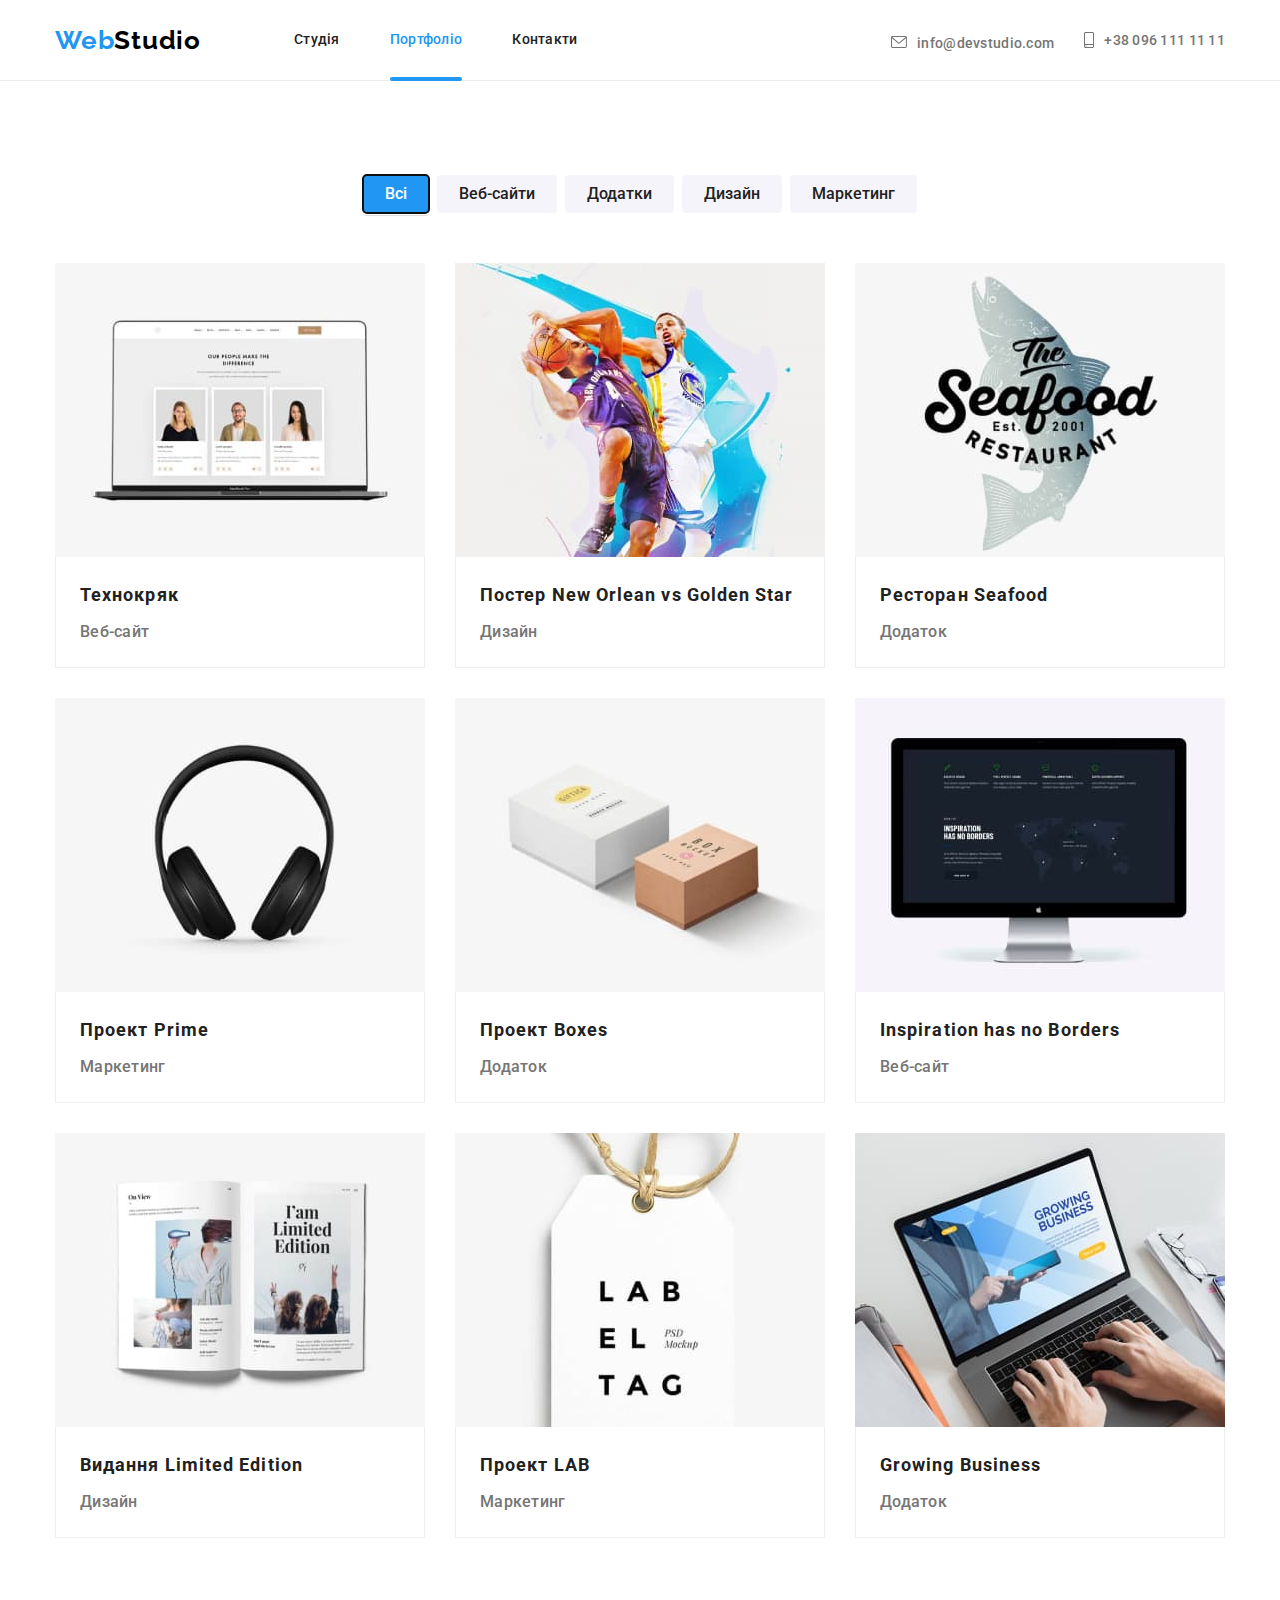
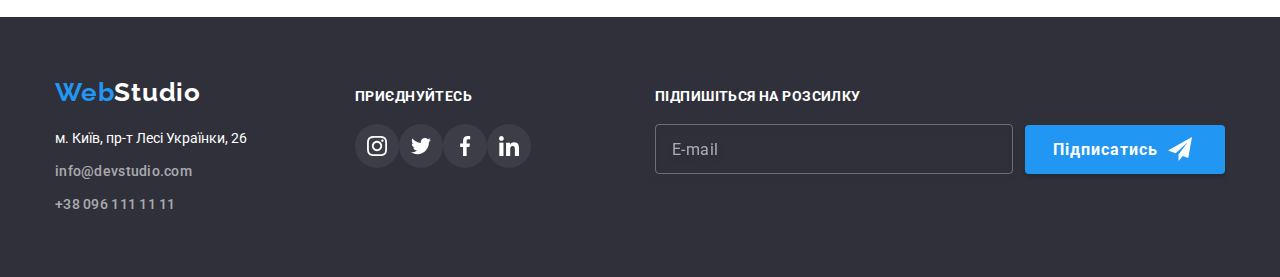
==== commit 8cd1cd2c: "Зберігає зміни" ====
--- a/portfolio.html
+++ b/portfolio.html
@@ -72,8 +72,74 @@
             </a>
           </li>
         </ul>
+        <button type="button" class="menu-btn" data-menu-button>
+          <svg
+            class="menu-btn__icon"
+            width="40"
+            height="40"
+            aria-label="Перемикач мобільного меню"
+          >
+            <use
+              class="menu-btn__icon-close"
+              href="./images/sprite.svg#icon-close"
+            ></use>
+            <use
+              class="menu-btn__icon-menu"
+              href="./images/sprite.svg#icon-menu"
+            ></use>
+          </svg>
+        </button>
       </div>
     </header>
+    <div class="mobile-menu" data-menu>
+      <!-- <div class="container"> -->
+
+      <ul class="list mobile-menu__list">
+        <li class="mobile-menu__item">
+          <a
+            href="index.html"
+            class="mobile-menu__link mobile-menu__link--current link"
+            >Студія</a
+          >
+        </li>
+        <li class="mobile-menu__item">
+          <a href="portfolio.html" class="mobile-menu__link link">Портфоліо</a>
+        </li>
+        <li class="mobile-menu__item">
+          <a href="Контакти" class="mobile-menu__link link">Контакти</a>
+        </li>
+      </ul>
+      <ul class="mobile-menu__contacts-list list">
+        <li class="mobile-menu__phone">
+          <a href="tel:+380961111111" class="link mobile-menu__phone-link">
+            +38 096 111 11 11
+          </a>
+        </li>
+        <li class="mobile-menu__mail">
+          <a
+            href="mailto:info@devstudio.com"
+            class="link mobile-menu__mail-link"
+          >
+            info@devstudio.com
+          </a>
+        </li>
+      </ul>
+      <ul class="social-networks mobile-menu__social-networks list">
+        <li class="social-networks__menu-item">
+          <a href="" class="social-networks__link-menu link">Instagram </a>
+        </li>
+        <li class="social-networks__menu-item">
+          <a href="" class="social-networks__link-menu link">Twitter </a>
+        </li>
+        <li class="social-networks__menu-item">
+          <a href="" class="social-networks__link-menu link">Facebook </a>
+        </li>
+        <li class="social-networks__menu-item">
+          <a href="" class="social-networks__link-menu link">Linkedin </a>
+        </li>
+      </ul>
+      <!-- </div> -->
+    </div>
     <main>
       <section class="section">
         <div class="container portfolio">
@@ -538,5 +604,6 @@
         </div>
       </div>
     </footer>
+    <script src="./js/menu.js"></script>
   </body>
 </html>
--- a/css/main.min.css
+++ b/css/main.min.css
@@ -1,2 +1,2 @@
-:root{--primary-text-color: #757575;--title-text-color: #212121;--icons-color: #afb1ba;--accent-color: #2196f3;--primary-background-color: #ffffff;--secondary-background-color: #f5f4fa;--logo-header-color: #000000}body{background-color:var(--primary-background-color);color:var(--primary-text-color);font-family:Roboto, sans-serif}img{display:block;width:100%;height:auto}h1,h2,h3,p,b{margin-top:0;margin-bottom:0}textarea{resize:none}.visually-hidden{position:absolute !important;clip:rect(1px 1px 1px 1px);clip:rect(1px, 1px, 1px, 1px);padding:0 !important;border:0 !important;height:1px !important;width:1px !important;overflow:hidden}.link{font-weight:500;font-size:14px;line-height:1.14;letter-spacing:0.02em;text-decoration:none;transition:color 250ms cubic-bezier(0.4, 0, 0.2, 1)}.list{padding:0;margin:0;list-style:none}.container{width:100%;padding-left:15px;padding-right:15px;margin-left:auto;margin-right:auto}@media screen and (min-width: 480px){.container{margin-left:auto;margin-right:auto;max-width:480px}}@media screen and (min-width: 768px){.container{max-width:768px}}@media screen and (min-width: 1200px){.container{max-width:1200px}}.logo{padding-top:16px;padding-bottom:16px;color:var(--accent-color);font-family:Raleway, sans-serif;text-decoration:none;font-weight:700;font-size:24px;line-height:1.17;letter-spacing:0.03em}@media screen and (min-width: 768px){.logo{padding-top:26px;padding-bottom:26px}}@media screen and (min-width: 1200px){.logo{padding-top:24px;padding-bottom:24px;font-size:26px;line-height:1.19}}.logo--secondary{padding-top:0;padding-bottom:0}.logo__studio{color:var(--logo-header-color)}.logo__studio-footer{color:var(--primary-background-color)}.page-header{border-bottom:1px solid #ececec}.page-header__main-nav{display:flex;align-items:center}.site-nav{display:none}@media screen and (min-width: 768px){.site-nav{display:flex;align-items:center}}.site-nav__list{display:flex;margin-left:88px}@media screen and (min-width: 1200px){.site-nav__list{margin-left:93px}}.site-nav__item{margin-left:50px}.site-nav__item:first-child{margin-left:0}.site-nav__link{display:block;padding-top:32px;padding-bottom:32px;color:var(--title-text-color)}.site-nav__link:hover,.site-nav__link:focus{color:var(--accent-color)}.site-nav__link-current{color:var(--accent-color);content:'';display:block;position:relative}.site-nav__link-current::after{position:absolute;display:flex;content:'';bottom:-1px;left:0;height:4px;width:100%;border:2px solid var(--accent-color);border-radius:2px;background-color:var(--accent-color)}.mobile-menu{position:fixed;top:0;left:100%;width:100%;max-height:100vh;padding:48px 40px;opacity:0;background-color:var(--primary-background-color);z-index:99}.mobile-menu.is-open{left:0;opacity:1}@media screen and (min-width: 768px){.mobile-menu{display:none}}.mobile-menu__list{margin-bottom:302px}.mobile-menu__item:not(:last-child){margin-bottom:32px}.mobile-menu__link{font-weight:500;font-size:40px;line-height:1.2;letter-spacing:0.02em;color:var(--title-text-color)}.mobile-menu__link:hover,.mobile-menu__link:focus{color:var(--accent-color)}.mobile-menu__contacts-list{margin-bottom:64px}.mobile-menu__contacts-list:not(:last-child){margin-bottom:32px}.mobile-menu__phone-link{font-weight:500;font-size:34px;line-height:1.8;letter-spacing:0.02em;color:var(--accent-color)}.mobile-menu__mail-link{font-weight:500;font-size:24px;line-height:1.2;letter-spacing:0.02em;color:var(--primary-text-color)}.menu-btn{position:absolute;display:inline-flex;margin:0;right:15px;padding:0;width:40px;height:40px;background-color:transparent;border:none;cursor:pointer;z-index:100;transition:color 250ms cubic-bezier(0.4, 0, 0.2, 1),opacity 250ms cubic-bezier(0.4, 0, 0.2, 1)}@media screen and (min-width: 768px){.menu-btn{display:none}}.menu-btn:hover,.menu-btn:focus{color:var(--accent-color)}.menu-btn__icon-menu{fill:currentColor}.is-open .menu-btn__icon-menu{display:none}.menu-btn__icon-close{display:none;fill:currentColor}.is-open .menu-btn__icon-close{display:block}.contacts-list{display:none}@media screen and (min-width: 768px){.contacts-list{display:flex;margin-left:auto;flex-direction:column;align-items:flex-end}}@media screen and (min-width: 1200px){.contacts-list{flex-direction:row;align-items:center}}.contacts-list__item{margin-bottom:10px}@media screen and (min-width: 1200px){.contacts-list__item{margin-left:30px}.contacts-list__item:first-child{margin-left:0}}.contacts-list__item:first-child{margin-left:0}.contacts-list__link{display:flex;color:var(--primary-text-color);font-size:12px;line-height:1.17}.contacts-list__link:hover,.contacts-list__link:focus{color:var(--accent-color)}@media screen and (min-width: 1200px){.contacts-list__link{font-size:14px;line-height:1.2}}.contacts-list__icons{display:inline-block;margin-right:8px;fill:currentColor}@media screen and (min-width: 1200px){.contacts-list__icons{margin-right:10px}}.contacts-list__icons--mail{width:14px;height:10px}@media screen and (min-width: 1200px){.contacts-list__icons--mail{width:16px;height:12px}}.contacts-list__icons--phone{width:10px;height:14px}@media screen and (min-width: 1200px){.contacts-list__icons--phone{width:10px;height:16px}}.hero{margin-left:auto;margin-right:auto;padding-top:118px;padding-bottom:118px;max-width:480px;min-height:400px;background-image:linear-gradient(rgba(47,48,58,0.4), rgba(47,48,58,0.4)),url(../images/img.jpg);background-color:#c4c4c4;text-align:center}@media screen and (min-width: 768px){.hero{max-width:768px;min-height:400px}}@media screen and (min-width: 1200px){.hero{padding-top:200px;padding-bottom:200px;max-width:1600px;min-height:600px}}.hero__text{width:360px;margin-left:auto;margin-right:auto;margin-top:0;margin-bottom:30px;font-weight:900;font-size:26px;line-height:1.62;letter-spacing:0.06em;text-transform:uppercase;color:var(--primary-background-color)}@media screen and (min-width: 1200px){.hero__text{width:696px;font-size:44px;line-height:1.36}}.button{padding:10px 32px;color:var(--primary-background-color);background-color:var(--accent-color);border:transparent;border-radius:4px;font-weight:700;font-size:16px;line-height:1.87;align-items:center;text-align:center;letter-spacing:0.06em;cursor:pointer}.button--footer-btn{display:flex;align-self:center;padding:10px 28px;width:200px;box-shadow:0px 4px 4px rgba(0,0,0,0.15)}.button--modal{display:block;margin-left:auto;margin-right:auto;box-shadow:0px 4px 4px rgba(0,0,0,0.15)}.social-networks{display:flex}.social-networks__link-menu{font-weight:500;font-size:18px;line-height:1.2;letter-spacing:0.02em;color:var(--accent-color)}.social-networks__menu-item{margin-right:20px}.social-networks__link{margin-right:10px}.social-networks__link:nth-child(4n){margin-right:0}.social-networks__link-background{display:flex;color:var(--primary-background-color);background-color:#ffffff10;border-radius:50%;width:44px;height:44px;justify-content:center;align-items:center;transition:background-color 250ms cubic-bezier(0.4, 0, 0.2, 1)}.social-networks__link-background:hover,.social-networks__link-background:focus{background-color:var(--accent-color)}.social-networks__link-icon{width:20px;height:20px;fill:currentColor}.social-networks__link-background--inverse{color:var(--icons-color);background-color:var(--primary-background-color);transition:color 250ms cubic-bezier(0.4, 0, 0.2, 1),background-color 250ms cubic-bezier(0.4, 0, 0.2, 1)}.social-networks__link-background--inverse:hover,.social-networks__link-background--inverse:focus{background-color:var(--accent-color);color:var(--primary-background-color)}.section{padding-top:60px;padding-bottom:60px}@media screen and (min-width: 1200px){.section{padding-top:94px;padding-bottom:94px}}.section__title{margin-top:0;margin-bottom:30px;font-size:28px;line-height:1.17;text-align:center;letter-spacing:0.03em;color:var(--title-text-color)}@media screen and (min-width: 1200px){.section__title{margin-bottom:50px;font-size:36px}}@media screen and (min-width: 768px){.features__list{display:flex;flex-wrap:wrap;margin:-15px}}@media screen and (min-width: 768px){.features__item{width:calc((100% - 2 * 30px) / 2);margin-bottom:30px;margin:15px}}@media screen and (min-width: 1200px){.features__item{width:calc((100% - 4 * 30px) / 4);margin-bottom:0}}@media screen and (max-width: 767px){.features__item:not(:last-child){margin-bottom:30px}}.features__item::before{display:block;margin-bottom:30px;content:'';height:120px;background-color:var(--secondary-background-color);background-size:70px 70px;background-repeat:no-repeat;background-position:center}.features__icon-antenna::before{background-image:url(../images/svg/antenna.svg)}.features__icon-clock::before{background-image:url(../images/svg/clock.svg)}.features__icon-diagram::before{background-image:url(../images/svg/diagram.svg)}.features__icon-astronaut::before{background-image:url(../images/svg/astronaut.svg)}.features__title{margin-top:0;margin-bottom:10px;font-weight:700;font-size:14px;line-height:1.14;text-transform:uppercase;color:var(--title-text-color)}@media screen and (max-width: 768px){.features__title{text-align:center}}.features__text{margin-top:0;font-size:14px;line-height:1.71}.work{padding-top:0}@media screen and (max-width: 1199px){.work{display:none}}.work__list{display:flex;margin:-15px}.work__item{margin-right:30px;width:calc((100% - 3 * 30px) / 3);margin:15px;position:relative}.work__image{display:block}.work__description{position:absolute;display:flex;justify-content:center;align-items:center;bottom:0;width:100%;min-height:70px;font-weight:700;font-size:14px;line-height:16px;letter-spacing:0.03em;text-transform:uppercase;color:var(--primary-background-color);background-color:rgba(47,48,58,0.8)}.section-team{background:var(--secondary-background-color);text-align:center}@media screen and (min-width: 768px){.section-team__list{display:flex;flex-wrap:wrap;margin:-15px}}.section-team__item{background-color:var(--primary-background-color);box-shadow:0px 1px 3px rgba(0,0,0,0.12),0px 1px 1px rgba(0,0,0,0.14),0px 2px 1px rgba(0,0,0,0.2);border-radius:0px 0px 4px 4px}@media screen and (min-width: 768px){.section-team__item{width:calc((100% - 2 * 30px) / 2);margin:15px}}@media screen and (min-width: 1200px){.section-team__item{width:calc((100% - 4 * 30px) / 4);margin-bottom:0}}@media screen and (max-width: 767px){.section-team__item:not(:last-child){margin-bottom:30px}}.section-team__content{padding-top:30px;padding-bottom:24px;display:flex;flex-direction:column;align-items:center}.section-team__title{margin-top:0;margin-bottom:10px;font-weight:500;font-size:16px;line-height:1.19;color:var(--title-text-color)}.section-team__profession{margin-top:0;margin-bottom:16px;font-size:16px;line-height:1.19;text-decoration:none;color:var(--primary-text-color)}.section-team__photo{display:block;margin-top:0;margin-bottom:0}.clients-list{display:flex;flex-wrap:wrap;margin:-15px}@media screen and (min-width: 1200px){.clients-list{flex-wrap:nowrap}}.clients-list__client{margin:15px;width:calc((100% - 2 * 30px) / 2)}.clients-list__link{display:flex;justify-content:center;align-items:center;background-color:var(--primary-background-color);fill:var(--icons-color);min-width:170px;height:92px;border:1px solid var(--icons-color);border-radius:4px;transition:fill 250ms cubic-bezier(0.4, 0, 0.2, 1),border-color 250ms cubic-bezier(0.4, 0, 0.2, 1)}.clients-list__link:hover,.clients-list__link:focus{fill:var(--accent-color);border-color:var(--accent-color)}.clients-list__icon{max-width:106px;max-height:60px;align-self:center}.footer{background:#2f303a;padding-top:60px;padding-bottom:60px}.footer__btn-icon{width:24px;height:24px;fill:var(--primary-background-color);margin-left:10px}@media screen and (min-width: 768px){.footer__container{display:flex;flex-wrap:wrap;justify-content:space-around}}@media screen and (min-width: 768px) and (min-width: 1200px){.footer__container{align-items:baseline;flex-wrap:nowrap}}.footer__blocks{text-align:center;margin-bottom:60px}@media screen and (min-width: 1200px){.footer__blocks{margin-bottom:0;margin-right:30px;width:270px;text-align:start}}@media screen and (min-width: 1200px){.footer__blocks:last-child{margin:0}}@media screen and (max-width: 1199px){.footer__blocks--secondary{display:flex;flex-direction:column;align-items:center}}.footer__text{font-style:normal;margin-top:20px}.footer__adress{margin-bottom:9px;font-size:14px;line-height:1.71;color:var(--primary-background-color)}.footer__mail{margin-bottom:9px}.footer__link{color:rgba(255,255,255,0.6);font-size:14px;line-height:1.71}.footer__link:hover,.footer__link:focus{color:var(--accent-color)}.footer__title{font-weight:700;font-size:14px;line-height:1.14;letter-spacing:0.03em;text-transform:uppercase;margin-bottom:20px;color:var(--primary-background-color)}@media screen and (max-width: 1199px){.footer__title{text-align:center}}.footer-form{display:flex}@media screen and (max-width: 1199px){.footer-form{flex-direction:column}}@media screen and (min-width: 1200px){.footer-form__subscribe{display:flex;flex-direction:column;width:570px;align-items:baseline}}.footer-form__field{margin-bottom:20px}@media screen and (min-width: 1200px){.footer-form__field{margin-right:12px;margin-bottom:0}}.footer-form__field--footer-form__input{width:100%;height:50px;background-color:transparent;color:var(--primary-background-color);border:1px solid rgba(255,255,255,0.3);box-sizing:border-box;filter:drop-shadow(0px 4px 4px rgba(0,0,0,0.15));border-radius:4px;padding-top:15px;padding-bottom:15px;padding-left:16px}.footer-form__field--footer-form__input::placeholder{font-size:16px;line-height:1.25;letter-spacing:0.03em;color:rgba(255,255,255,0.6)}@media screen and (min-width: 768px){.footer-form__field--footer-form__input{width:450px}}@media screen and (min-width: 1200px){.footer-form__field--footer-form__input{width:358px}}.filters-list{display:flex;flex-wrap:wrap;margin-bottom:40px}@media screen and (min-width: 768px){.filters-list{justify-content:center;margin-bottom:14px}}@media screen and (min-width: 1200px){.filters-list{margin-bottom:50px}}.filters-list__item{margin-right:8px}.filters-list__item:nth-child(5n){margin-right:0}@media screen and (max-width: 767px){.filters-list__item{margin-bottom:15px}}.filters-list__filter{min-width:none;display:inline-block;padding:6px 22px;font-weight:500;font-size:16px;line-height:1.62;text-align:center;color:var(--title-text-color);background-color:var(--secondary-background-color);border:transparent;border-radius:4px;cursor:pointer;transition:background-color 250ms cubic-bezier(0.4, 0, 0.2, 1),color 250ms cubic-bezier(0.4, 0, 0.2, 1),box-shadow 250ms cubic-bezier(0.4, 0, 0.2, 1)}.filters-list__filter:hover,.filters-list__filter:focus{color:var(--primary-background-color);background-color:var(--accent-color);box-shadow:0px 3px 1px rgba(0,0,0,0.1),0px 1px 2px rgba(0,0,0,0.08),0px 2px 2px rgba(0,0,0,0.12)}.filters-list__filter-current{color:var(--primary-background-color);background-color:var(--accent-color);box-shadow:0px 3px 1px rgba(0,0,0,0.1),0px 1px 2px rgba(0,0,0,0.08),0px 2px 2px rgba(0,0,0,0.12)}.projects-list{display:flex;flex-wrap:wrap}@media screen and (min-width: 1200px){.projects-list__item:nth-last-child(-n+3){margin-bottom:0}}@media screen and (max-width: 1199px){.projects-list__item:last-child{margin-bottom:0}}.projects-list__item{width:100%}@media screen and (min-width: 768px){.projects-list__item{width:calc((100% - 2 * 30px) / 2);margin:15px}}@media screen and (min-width: 1200px){.projects-list__item{width:calc((100% - 3 * 30px) / 3);margin:15px}}@media screen and (max-width: 767px){.projects-list__item:not(:last-child){margin-bottom:30px}}.projects-list__item-content{display:flex;border:1px solid #eeeeee;border-top:transparent;padding-top:20px;padding-bottom:20px;padding-left:24px;flex-direction:column}.projects-list__project-name{font-weight:700;font-size:18px;line-height:2;letter-spacing:0.06em;color:var(--title-text-color);margin-bottom:4px}.projects-list__description{font-size:16px;line-height:1.87;color:var(--primary-text-color)}@media screen and (min-width: 768px){.projects-list{flex-wrap:wrap;margin:-15px}}.project-card{text-decoration:none;display:block;transition:box-shadow 250ms cubic-bezier(0.4, 0, 0.2, 1)}.project-card:hover,.project-card:focus{box-shadow:0px 1px 1px rgba(0,0,0,0.12),0px 4px 4px rgba(0,0,0,0.06),1px 4px 6px rgba(0,0,0,0.16);opacity:0.9}.project-card__illustration{position:relative;overflow:hidden}.project-card__illustration:hover::before,.project-card__illustration:focus::before{opacity:0.9}.project-card__overlay{position:absolute;top:0;left:0;right:0;bottom:0;background-color:var(--accent-color);transform:translateY(100%);display:flex;opacity:0;justify-content:center;align-items:center;transition:opacity 250ms cubic-bezier(0.4, 0, 0.2, 1),transform 250ms cubic-bezier(0.4, 0, 0.2, 1)}.project-card:hover .overlay,.project-card:focus .overlay{opacity:0.9;transform:translateY(0)}.project-card__overlay-content{font-weight:400;font-size:18px;line-height:1.56;letter-spacing:0.03em;width:322px;height:168px;color:#ffffff}.project-card__img{display:block}.backdrop{position:fixed;top:0;left:0;width:100%;height:100%;background-color:rgba(0,0,0,0.2);opacity:1;transition:opacity 250ms cubic-bezier(0.4, 0, 0.2, 1),visibility 250ms cubic-bezier(0.4, 0, 0.2, 1)}.backdrop.is-hidden{opacity:0;pointer-events:none;visibility:hidden}.backdrop.is-hidden .modal{transform:scale(0.9) translate(-50%, -50%)}.modal{position:relative;max-height:100vh;overflow-y:auto;width:450px;height:609px;padding:40px;background-color:var(--primary-background-color);display:flex;justify-content:flex-end;align-items:flex-start;position:absolute;top:50%;left:50%;transform:translate(-50%, -50%) scale(1);transition:transform 250ms cubic-bezier(0.4, 0, 0.2, 1)}@media screen and (min-width: 1200px){.modal{width:528px;height:581px}}.close{position:absolute;display:flex;justify-content:center;align-items:center;border-radius:50%;border:1px solid rgba(0,0,0,0.1);top:8px;right:8px;width:30px;height:30px;color:var(--logo-header-color);background-color:var(--primary-background-color);transition:color 250ms cubic-bezier(0.4, 0, 0.2, 1)}.close:hover,.close:focus{color:var(--accent-color);cursor:pointer}.close__cross{display:flex;width:18px;height:18px;fill:currentColor}.modal-form{margin-left:auto;margin-right:auto}.modal-form__title{display:flex;margin-bottom:12px;justify-content:center;font-weight:700;font-size:20px;line-height:1.15;letter-spacing:0.03em;text-align:center;color:var(--title-text-color)}@media screen and (min-width: 1200px){.modal-form__title{line-height:1.5}}.modal-form__field{position:relative;margin-bottom:10px;display:flex;flex-direction:column-reverse;transition:color 250ms cubic-bezier(0.4, 0, 0.2, 1)}.modal-form__field--check{display:flex;flex-direction:row;align-items:center;margin-bottom:30px}.modal-form__label{margin-bottom:4px;font-size:12px;line-height:1.2;letter-spacing:0.01em;cursor:pointer;transition:color 250ms cubic-bezier(0.4, 0, 0.2, 1)}.modal-form__label-check{display:flex;align-items:center;font-size:12px;line-height:1.17;letter-spacing:0.03em}.modal-form__label-check::before{content:'';display:inline-block;width:16px;height:16px;margin-right:7px;border:1px solid var(--logo-header-color);border-radius:2px;box-shadow:0px 4px 4px rgba(0,0,0,0.25)}@media screen and (min-width: 1200px){.modal-form__label-check{margin-left:14px;font-size:14px;line-height:1.71}}.modal-form__check-link{color:var(--accent-color);text-decoration:underline;margin-left:4px}.modal-form__checkbox:checked+.modal-form__label-check::before{background-image:url(../images/checked-modal.svg);background-repeat:no-repeat;background-position:center;background-size:contain;background-color:var(--accent-color);background-origin:border-box;border-color:transparent;border-radius:2 px}.modal-form__input{margin:0;padding:0;height:40px;padding-left:42px;transition:color 250ms cubic-bezier(0.4, 0, 0.2, 1),outline-color 250ms cubic-bezier(0.4, 0, 0.2, 1);border:1px solid rgba(33,33,33,0.2);box-sizing:border-box;border-radius:4px}.modal-form__input:hover,.modal-form__input:focus{cursor:pointer}.modal-form__input:focus{outline-color:var(--accent-color)}.modal-form__input:focus+.modal-form__label{color:var(--accent-color)}.modal-form__textarea{height:120px;border:1px solid rgba(33,33,33,0.2);box-sizing:border-box;border-radius:4px;transition:outline-color 250ms cubic-bezier(0.4, 0, 0.2, 1)}.modal-form__textarea:focus,.modal-form__textarea:hover{outline-color:var(--accent-color);outline-width:1px;cursor:pointer}.modal-form__textarea:focus+.modal-form__label{color:var(--accent-color)}.modal-form__textarea::placeholder{font-size:12px;line-height:1.2;letter-spacing:0.01em;color:rgba(117,117,117,0.5)}.modal-form__icon{position:absolute;top:50%;left:12px;display:inline-block;width:18px;height:18px;color:var(--title-text-color);transition:color 250ms cubic-bezier(0.4, 0, 0.2, 1)}.modal-form__input:focus ~ .modal-form__icon{color:var(--accent-color);fill:currentColor}
+:root{--primary-text-color: #757575;--title-text-color: #212121;--border-color: #33212121;--icons-color: #afb1ba;--accent-color: #2196f3;--primary-background-color: #ffffff;--secondary-background-color: #f5f4fa;--logo-header-color: #000000}body{background-color:var(--primary-background-color);color:var(--primary-text-color);font-family:Roboto, sans-serif}img{display:block;width:100%;height:auto}h1,h2,h3,p,b{margin-top:0;margin-bottom:0}textarea{resize:none}.visually-hidden{position:absolute !important;clip:rect(1px 1px 1px 1px);clip:rect(1px, 1px, 1px, 1px);padding:0 !important;border:0 !important;height:1px !important;width:1px !important;overflow:hidden}.link{font-weight:500;font-size:14px;line-height:1.14;letter-spacing:0.02em;text-decoration:none;transition:color 250ms cubic-bezier(0.4, 0, 0.2, 1)}.list{padding:0;margin:0;list-style:none}.container{width:100%;padding-left:15px;padding-right:15px;margin-left:auto;margin-right:auto}@media screen and (min-width: 480px){.container{margin-left:auto;margin-right:auto;max-width:480px}}@media screen and (min-width: 768px){.container{max-width:768px}}@media screen and (min-width: 1200px){.container{max-width:1200px}}.logo{padding-top:16px;padding-bottom:16px;color:var(--accent-color);font-family:Raleway, sans-serif;text-decoration:none;font-weight:700;font-size:24px;line-height:1.17;letter-spacing:0.03em}@media screen and (min-width: 768px){.logo{padding-top:26px;padding-bottom:26px}}@media screen and (min-width: 1200px){.logo{padding-top:24px;padding-bottom:24px;font-size:26px;line-height:1.19}}.logo--secondary{padding-top:0;padding-bottom:0}.logo__studio{color:var(--logo-header-color)}.logo__studio-footer{color:var(--primary-background-color)}.page-header{border-bottom:1px solid #ececec}.page-header__main-nav{display:flex;align-items:center}.site-nav{display:none}@media screen and (min-width: 768px){.site-nav{display:flex;align-items:center}}.site-nav__list{display:flex;margin-left:88px}@media screen and (min-width: 1200px){.site-nav__list{margin-left:93px}}.site-nav__item{margin-left:50px}.site-nav__item:first-child{margin-left:0}.site-nav__link{display:block;padding-top:32px;padding-bottom:32px;color:var(--title-text-color)}.site-nav__link:hover,.site-nav__link:focus{color:var(--accent-color)}.site-nav__link-current{color:var(--accent-color);content:'';display:block;position:relative}.site-nav__link-current::after{position:absolute;display:flex;content:'';bottom:-1px;left:0;height:4px;width:100%;border:2px solid var(--accent-color);border-radius:2px;background-color:var(--accent-color)}.mobile-menu{position:fixed;top:0;left:100%;width:100%;max-height:100vh;padding:48px 40px;opacity:0;background-color:var(--primary-background-color);z-index:99}.mobile-menu.is-open{left:0;opacity:1}@media screen and (min-width: 768px){.mobile-menu{display:none}}.mobile-menu__list{margin-bottom:302px}.mobile-menu__item:not(:last-child){margin-bottom:32px}.mobile-menu__link{font-weight:500;font-size:40px;line-height:1.2;letter-spacing:0.02em;color:var(--title-text-color)}.mobile-menu__link:hover,.mobile-menu__link:focus{color:var(--accent-color)}.mobile-menu__contacts-list{margin-bottom:64px}.mobile-menu__contacts-list:not(:last-child){margin-bottom:32px}.mobile-menu__phone-link{font-weight:500;font-size:34px;line-height:1.8;letter-spacing:0.02em;color:var(--accent-color)}.mobile-menu__mail-link{font-weight:500;font-size:24px;line-height:1.2;letter-spacing:0.02em;color:var(--primary-text-color)}.menu-btn{position:fixed;display:inline-flex;margin:0;right:15px;padding:0;width:40px;height:40px;background-color:transparent;border:none;cursor:pointer;z-index:100;transition:color 250ms cubic-bezier(0.4, 0, 0.2, 1),opacity 250ms cubic-bezier(0.4, 0, 0.2, 1)}@media screen and (min-width: 768px){.menu-btn{display:none}}.menu-btn:hover,.menu-btn:focus{color:var(--accent-color)}.menu-btn__icon-menu{fill:currentColor}.is-open .menu-btn__icon-menu{display:none}.menu-btn__icon-close{display:none;fill:currentColor}.is-open .menu-btn__icon-close{display:block}.contacts-list{display:none}@media screen and (min-width: 768px){.contacts-list{display:flex;margin-left:auto;flex-direction:column;align-items:flex-end}}@media screen and (min-width: 1200px){.contacts-list{flex-direction:row;align-items:end;padding-top:14px}}.contacts-list__item{margin-bottom:10px}@media screen and (min-width: 1200px){.contacts-list__item{margin-left:30px}.contacts-list__item:first-child{margin-left:0}}.contacts-list__item:first-child{margin-left:0}.contacts-list__link{display:flex;color:var(--primary-text-color);font-size:12px;line-height:1.17}.contacts-list__link:hover,.contacts-list__link:focus{color:var(--accent-color)}@media screen and (min-width: 1200px){.contacts-list__link{font-size:14px;line-height:1.2}}.contacts-list__icons{display:inline-block;margin-right:8px;fill:currentColor}@media screen and (min-width: 1200px){.contacts-list__icons{margin-right:10px}}.contacts-list__icons--mail{width:14px;height:10px}@media screen and (min-width: 1200px){.contacts-list__icons--mail{width:16px;height:12px}}.contacts-list__icons--phone{width:10px;height:14px}@media screen and (min-width: 1200px){.contacts-list__icons--phone{width:10px;height:16px}}.hero{margin-left:auto;margin-right:auto;padding-top:118px;padding-bottom:118px;max-width:480px;min-height:400px;background-image:linear-gradient(rgba(47,48,58,0.4), rgba(47,48,58,0.4)),url(../images/img.jpg);background-color:#c4c4c4;text-align:center}@media screen and (min-width: 768px){.hero{max-width:768px;min-height:400px}}@media screen and (min-width: 1200px){.hero{padding-top:200px;padding-bottom:200px;max-width:1600px;min-height:600px}}.hero__text{width:360px;margin-left:auto;margin-right:auto;margin-top:0;margin-bottom:30px;font-weight:900;font-size:26px;line-height:1.62;letter-spacing:0.06em;text-transform:uppercase;color:var(--primary-background-color)}@media screen and (min-width: 1200px){.hero__text{width:696px;font-size:44px;line-height:1.36}}.button{padding:10px 32px;color:var(--primary-background-color);background-color:var(--accent-color);border:transparent;border-radius:4px;font-weight:700;font-size:16px;line-height:1.87;align-items:center;text-align:center;letter-spacing:0.06em;cursor:pointer}.button--footer-btn{display:flex;align-self:center;padding:10px 28px;width:200px;box-shadow:0px 4px 4px rgba(0,0,0,0.15)}.button--modal{display:block;margin-left:auto;margin-right:auto;box-shadow:0px 4px 4px rgba(0,0,0,0.15)}.social-networks{display:flex}.social-networks__link-menu{font-weight:500;font-size:18px;line-height:1.2;letter-spacing:0.02em;color:var(--accent-color)}.social-networks__menu-item:not(:last-child){padding-right:10px;border-right:1px solid var(--border-color)}.social-networks__menu-item:not(:first-child){margin-left:10px}.social-networks__link-background{display:flex;color:var(--primary-background-color);background-color:#ffffff10;border-radius:50%;width:44px;height:44px;justify-content:center;align-items:center;transition:background-color 250ms cubic-bezier(0.4, 0, 0.2, 1)}.social-networks__link-background:hover,.social-networks__link-background:focus{background-color:var(--accent-color)}.social-networks__link-icon{width:20px;height:20px;fill:currentColor}.social-networks__link-background--inverse{color:var(--icons-color);background-color:var(--primary-background-color);transition:color 250ms cubic-bezier(0.4, 0, 0.2, 1),background-color 250ms cubic-bezier(0.4, 0, 0.2, 1)}.social-networks__link-background--inverse:hover,.social-networks__link-background--inverse:focus{background-color:var(--accent-color);color:var(--primary-background-color)}.section{padding-top:60px;padding-bottom:60px}@media screen and (min-width: 1200px){.section{padding-top:94px;padding-bottom:94px}}.section__title{margin-top:0;margin-bottom:30px;font-size:28px;line-height:1.17;text-align:center;letter-spacing:0.03em;color:var(--title-text-color)}@media screen and (min-width: 1200px){.section__title{margin-bottom:50px;font-size:36px}}@media screen and (min-width: 768px){.features__list{display:flex;flex-wrap:wrap;margin:-15px}}@media screen and (min-width: 768px){.features__item{width:calc((100% - 2 * 30px) / 2);margin-bottom:30px;margin:15px}}@media screen and (min-width: 1200px){.features__item{width:calc((100% - 4 * 30px) / 4);margin-bottom:0}}@media screen and (max-width: 767px){.features__item:not(:last-child){margin-bottom:30px}}.features__item::before{display:block;margin-bottom:30px;content:'';height:120px;background-color:var(--secondary-background-color);background-size:70px 70px;background-repeat:no-repeat;background-position:center}.features__icon-antenna::before{background-image:url(../images/svg/antenna.svg)}.features__icon-clock::before{background-image:url(../images/svg/clock.svg)}.features__icon-diagram::before{background-image:url(../images/svg/diagram.svg)}.features__icon-astronaut::before{background-image:url(../images/svg/astronaut.svg)}.features__title{margin-top:0;margin-bottom:10px;font-weight:700;font-size:14px;line-height:1.14;text-transform:uppercase;color:var(--title-text-color)}@media screen and (max-width: 768px){.features__title{text-align:center}}.features__text{margin-top:0;font-size:14px;line-height:1.71}.work{padding-top:0}@media screen and (max-width: 1199px){.work{display:none}}.work__list{display:flex;margin:-15px}.work__item{margin-right:30px;width:calc((100% - 3 * 30px) / 3);margin:15px;position:relative}.work__image{display:block}.work__description{position:absolute;display:flex;justify-content:center;align-items:center;bottom:0;width:100%;min-height:70px;font-weight:700;font-size:14px;line-height:16px;letter-spacing:0.03em;text-transform:uppercase;color:var(--primary-background-color);background-color:rgba(47,48,58,0.8)}.section-team{background:var(--secondary-background-color);text-align:center}@media screen and (min-width: 768px){.section-team__list{display:flex;flex-wrap:wrap;margin:-15px}}.section-team__item{background-color:var(--primary-background-color);box-shadow:0px 1px 3px rgba(0,0,0,0.12),0px 1px 1px rgba(0,0,0,0.14),0px 2px 1px rgba(0,0,0,0.2);border-radius:0px 0px 4px 4px}@media screen and (min-width: 768px){.section-team__item{width:calc((100% - 2 * 30px) / 2);margin:15px}}@media screen and (min-width: 1200px){.section-team__item{width:calc((100% - 4 * 30px) / 4);margin-bottom:0}}@media screen and (max-width: 767px){.section-team__item:not(:last-child){margin-bottom:30px}}.section-team__content{padding-top:30px;padding-bottom:24px;display:flex;flex-direction:column;align-items:center}.section-team__title{margin-top:0;margin-bottom:10px;font-weight:500;font-size:16px;line-height:1.19;color:var(--title-text-color)}.section-team__profession{margin-top:0;margin-bottom:16px;font-size:16px;line-height:1.19;text-decoration:none;color:var(--primary-text-color)}.section-team__photo{display:block;margin-top:0;margin-bottom:0}.clients-list{display:flex;flex-wrap:wrap;margin:-15px}@media screen and (min-width: 1200px){.clients-list{flex-wrap:nowrap}}.clients-list__client{margin:15px;width:calc((100% - 2 * 30px) / 2)}.clients-list__link{display:flex;justify-content:center;align-items:center;background-color:var(--primary-background-color);fill:var(--icons-color);min-width:170px;height:92px;border:1px solid var(--icons-color);border-radius:4px;transition:fill 250ms cubic-bezier(0.4, 0, 0.2, 1),border-color 250ms cubic-bezier(0.4, 0, 0.2, 1)}.clients-list__link:hover,.clients-list__link:focus{fill:var(--accent-color);border-color:var(--accent-color)}.clients-list__icon{max-width:106px;max-height:60px;align-self:center}.footer{background:#2f303a;padding-top:60px;padding-bottom:60px}.footer__btn-icon{width:24px;height:24px;fill:var(--primary-background-color);margin-left:10px}@media screen and (min-width: 768px){.footer__container{display:flex;flex-wrap:wrap;justify-content:space-around}}@media screen and (min-width: 768px) and (min-width: 1200px){.footer__container{align-items:baseline;flex-wrap:nowrap}}.footer__blocks{text-align:center;margin-bottom:60px}@media screen and (min-width: 1200px){.footer__blocks{margin-bottom:0;margin-right:30px;width:270px;text-align:start}}@media screen and (min-width: 1200px){.footer__blocks:last-child{margin:0}}@media screen and (max-width: 1199px){.footer__blocks--secondary{display:flex;flex-direction:column;align-items:center}}.footer__text{font-style:normal;margin-top:20px}.footer__adress{margin-bottom:9px;font-size:14px;line-height:1.71;color:var(--primary-background-color)}.footer__mail{margin-bottom:9px}.footer__link{color:rgba(255,255,255,0.6);font-size:14px;line-height:1.71}.footer__link:hover,.footer__link:focus{color:var(--accent-color)}.footer__title{font-weight:700;font-size:14px;line-height:1.14;letter-spacing:0.03em;text-transform:uppercase;margin-bottom:20px;color:var(--primary-background-color)}@media screen and (max-width: 1199px){.footer__title{text-align:center}}.footer-form{display:flex}@media screen and (max-width: 1199px){.footer-form{flex-direction:column}}@media screen and (min-width: 1200px){.footer-form__subscribe{display:flex;flex-direction:column;width:570px;align-items:baseline}}.footer-form__field{margin-bottom:20px}@media screen and (min-width: 1200px){.footer-form__field{margin-right:12px;margin-bottom:0}}.footer-form__field--footer-form__input{width:100%;height:50px;background-color:transparent;color:var(--primary-background-color);border:1px solid rgba(255,255,255,0.3);box-sizing:border-box;filter:drop-shadow(0px 4px 4px rgba(0,0,0,0.15));border-radius:4px;padding-top:15px;padding-bottom:15px;padding-left:16px}.footer-form__field--footer-form__input::placeholder{font-size:16px;line-height:1.25;letter-spacing:0.03em;color:rgba(255,255,255,0.6)}@media screen and (min-width: 768px){.footer-form__field--footer-form__input{width:450px}}@media screen and (min-width: 1200px){.footer-form__field--footer-form__input{width:358px}}.filters-list{display:flex;flex-wrap:wrap;margin-bottom:40px}@media screen and (min-width: 768px){.filters-list{justify-content:center;margin-bottom:14px}}@media screen and (min-width: 1200px){.filters-list{margin-bottom:50px}}.filters-list__item{margin-right:8px}.filters-list__item:nth-child(5n){margin-right:0}@media screen and (max-width: 767px){.filters-list__item{margin-bottom:15px}}.filters-list__filter{min-width:none;display:inline-block;padding:6px 22px;font-weight:500;font-size:16px;line-height:1.62;text-align:center;color:var(--title-text-color);background-color:var(--secondary-background-color);border:transparent;border-radius:4px;cursor:pointer;transition:background-color 250ms cubic-bezier(0.4, 0, 0.2, 1),color 250ms cubic-bezier(0.4, 0, 0.2, 1),box-shadow 250ms cubic-bezier(0.4, 0, 0.2, 1)}.filters-list__filter:hover,.filters-list__filter:focus{color:var(--primary-background-color);background-color:var(--accent-color);box-shadow:0px 3px 1px rgba(0,0,0,0.1),0px 1px 2px rgba(0,0,0,0.08),0px 2px 2px rgba(0,0,0,0.12)}.filters-list__filter-current{color:var(--primary-background-color);background-color:var(--accent-color);box-shadow:0px 3px 1px rgba(0,0,0,0.1),0px 1px 2px rgba(0,0,0,0.08),0px 2px 2px rgba(0,0,0,0.12)}.projects-list{display:flex;flex-wrap:wrap}@media screen and (min-width: 1200px){.projects-list__item:nth-last-child(-n+3){margin-bottom:0}}@media screen and (max-width: 1199px){.projects-list__item:last-child{margin-bottom:0}}.projects-list__item{width:100%}@media screen and (min-width: 768px){.projects-list__item{width:calc((100% - 2 * 30px) / 2);margin:15px}}@media screen and (min-width: 1200px){.projects-list__item{width:calc((100% - 3 * 30px) / 3);margin:15px}}@media screen and (max-width: 767px){.projects-list__item:not(:last-child){margin-bottom:30px}}.projects-list__item-content{display:flex;border:1px solid #eeeeee;border-top:transparent;padding-top:20px;padding-bottom:20px;padding-left:24px;flex-direction:column}.projects-list__project-name{font-weight:700;font-size:18px;line-height:2;letter-spacing:0.06em;color:var(--title-text-color);margin-bottom:4px}.projects-list__description{font-size:16px;line-height:1.87;color:var(--primary-text-color)}@media screen and (min-width: 768px){.projects-list{flex-wrap:wrap;margin:-15px}}.project-card{text-decoration:none;display:block;transition:box-shadow 250ms cubic-bezier(0.4, 0, 0.2, 1)}.project-card:hover,.project-card:focus{box-shadow:0px 1px 1px rgba(0,0,0,0.12),0px 4px 4px rgba(0,0,0,0.06),1px 4px 6px rgba(0,0,0,0.16);opacity:0.9}.project-card__illustration{position:relative;overflow:hidden}.project-card__illustration:hover::before,.project-card__illustration:focus::before{opacity:0.9}.project-card__overlay{position:absolute;top:0;left:0;right:0;bottom:0;background-color:var(--accent-color);transform:translateY(100%);display:flex;opacity:0;justify-content:center;align-items:center;transition:opacity 250ms cubic-bezier(0.4, 0, 0.2, 1),transform 250ms cubic-bezier(0.4, 0, 0.2, 1)}.project-card:hover .overlay,.project-card:focus .overlay{opacity:0.9;transform:translateY(0)}.project-card__overlay-content{font-weight:400;font-size:18px;line-height:1.56;letter-spacing:0.03em;width:322px;height:168px;color:#ffffff}.project-card__img{display:block}.backdrop{position:fixed;top:0;left:0;width:100%;height:100%;background-color:rgba(0,0,0,0.2);opacity:1;transition:opacity 250ms cubic-bezier(0.4, 0, 0.2, 1),visibility 250ms cubic-bezier(0.4, 0, 0.2, 1)}.backdrop.is-hidden{opacity:0;pointer-events:none;visibility:hidden}.backdrop.is-hidden .modal{transform:scale(0.9) translate(-50%, -50%)}.modal{position:relative;max-height:100vh;overflow-y:auto;width:450px;height:609px;padding:40px;background-color:var(--primary-background-color);display:flex;justify-content:flex-end;align-items:flex-start;position:absolute;top:50%;left:50%;transform:translate(-50%, -50%) scale(1);transition:transform 250ms cubic-bezier(0.4, 0, 0.2, 1)}@media screen and (min-width: 1200px){.modal{width:528px;height:581px}}.close{position:absolute;display:flex;justify-content:center;align-items:center;border-radius:50%;border:1px solid rgba(0,0,0,0.1);top:8px;right:8px;width:30px;height:30px;color:var(--logo-header-color);background-color:var(--primary-background-color);transition:color 250ms cubic-bezier(0.4, 0, 0.2, 1)}.close:hover,.close:focus{color:var(--accent-color);cursor:pointer}.close__cross{display:flex;width:18px;height:18px;fill:currentColor}.modal-form{margin-left:auto;margin-right:auto}.modal-form__title{display:flex;margin-bottom:12px;justify-content:center;font-weight:700;font-size:20px;line-height:1.15;letter-spacing:0.03em;text-align:center;color:var(--title-text-color)}@media screen and (min-width: 1200px){.modal-form__title{line-height:1.5}}.modal-form__field{position:relative;margin-bottom:10px;display:flex;flex-direction:column-reverse;transition:color 250ms cubic-bezier(0.4, 0, 0.2, 1)}.modal-form__field--check{display:flex;flex-direction:row;align-items:center;margin-bottom:30px}.modal-form__label{margin-bottom:4px;font-size:12px;line-height:1.2;letter-spacing:0.01em;cursor:pointer;transition:color 250ms cubic-bezier(0.4, 0, 0.2, 1)}.modal-form__label-check{display:flex;align-items:center;font-size:12px;line-height:1.17;letter-spacing:0.03em}.modal-form__label-check::before{content:'';display:inline-block;width:16px;height:16px;margin-right:7px;border:1px solid var(--logo-header-color);border-radius:2px;box-shadow:0px 4px 4px rgba(0,0,0,0.25)}@media screen and (min-width: 1200px){.modal-form__label-check{margin-left:14px;font-size:14px;line-height:1.71}}.modal-form__check-link{color:var(--accent-color);text-decoration:underline;margin-left:4px}.modal-form__checkbox:checked+.modal-form__label-check::before{background-image:url(../images/checked-modal.svg);background-repeat:no-repeat;background-position:center;background-size:contain;background-color:var(--accent-color);background-origin:border-box;border-color:transparent;border-radius:2 px}.modal-form__input{margin:0;padding:0;height:40px;padding-left:42px;transition:color 250ms cubic-bezier(0.4, 0, 0.2, 1),outline-color 250ms cubic-bezier(0.4, 0, 0.2, 1);border:1px solid var(--border-color);box-sizing:border-box;border-radius:4px}.modal-form__input:hover,.modal-form__input:focus{cursor:pointer}.modal-form__input:focus{outline-color:var(--accent-color)}.modal-form__input:focus+.modal-form__label{color:var(--accent-color)}.modal-form__textarea{height:120px;border:1px solid var(--border-color);box-sizing:border-box;border-radius:4px;transition:outline-color 250ms cubic-bezier(0.4, 0, 0.2, 1)}.modal-form__textarea:focus,.modal-form__textarea:hover{outline-color:var(--accent-color);outline-width:1px;cursor:pointer}.modal-form__textarea:focus+.modal-form__label{color:var(--accent-color)}.modal-form__textarea::placeholder{font-size:12px;line-height:1.2;letter-spacing:0.01em;color:rgba(117,117,117,0.5)}.modal-form__icon{position:absolute;top:50%;left:12px;display:inline-block;width:18px;height:18px;color:var(--title-text-color);transition:color 250ms cubic-bezier(0.4, 0, 0.2, 1)}.modal-form__input:focus ~ .modal-form__icon{color:var(--accent-color);fill:currentColor}
 /*# sourceMappingURL=main.min.css.map */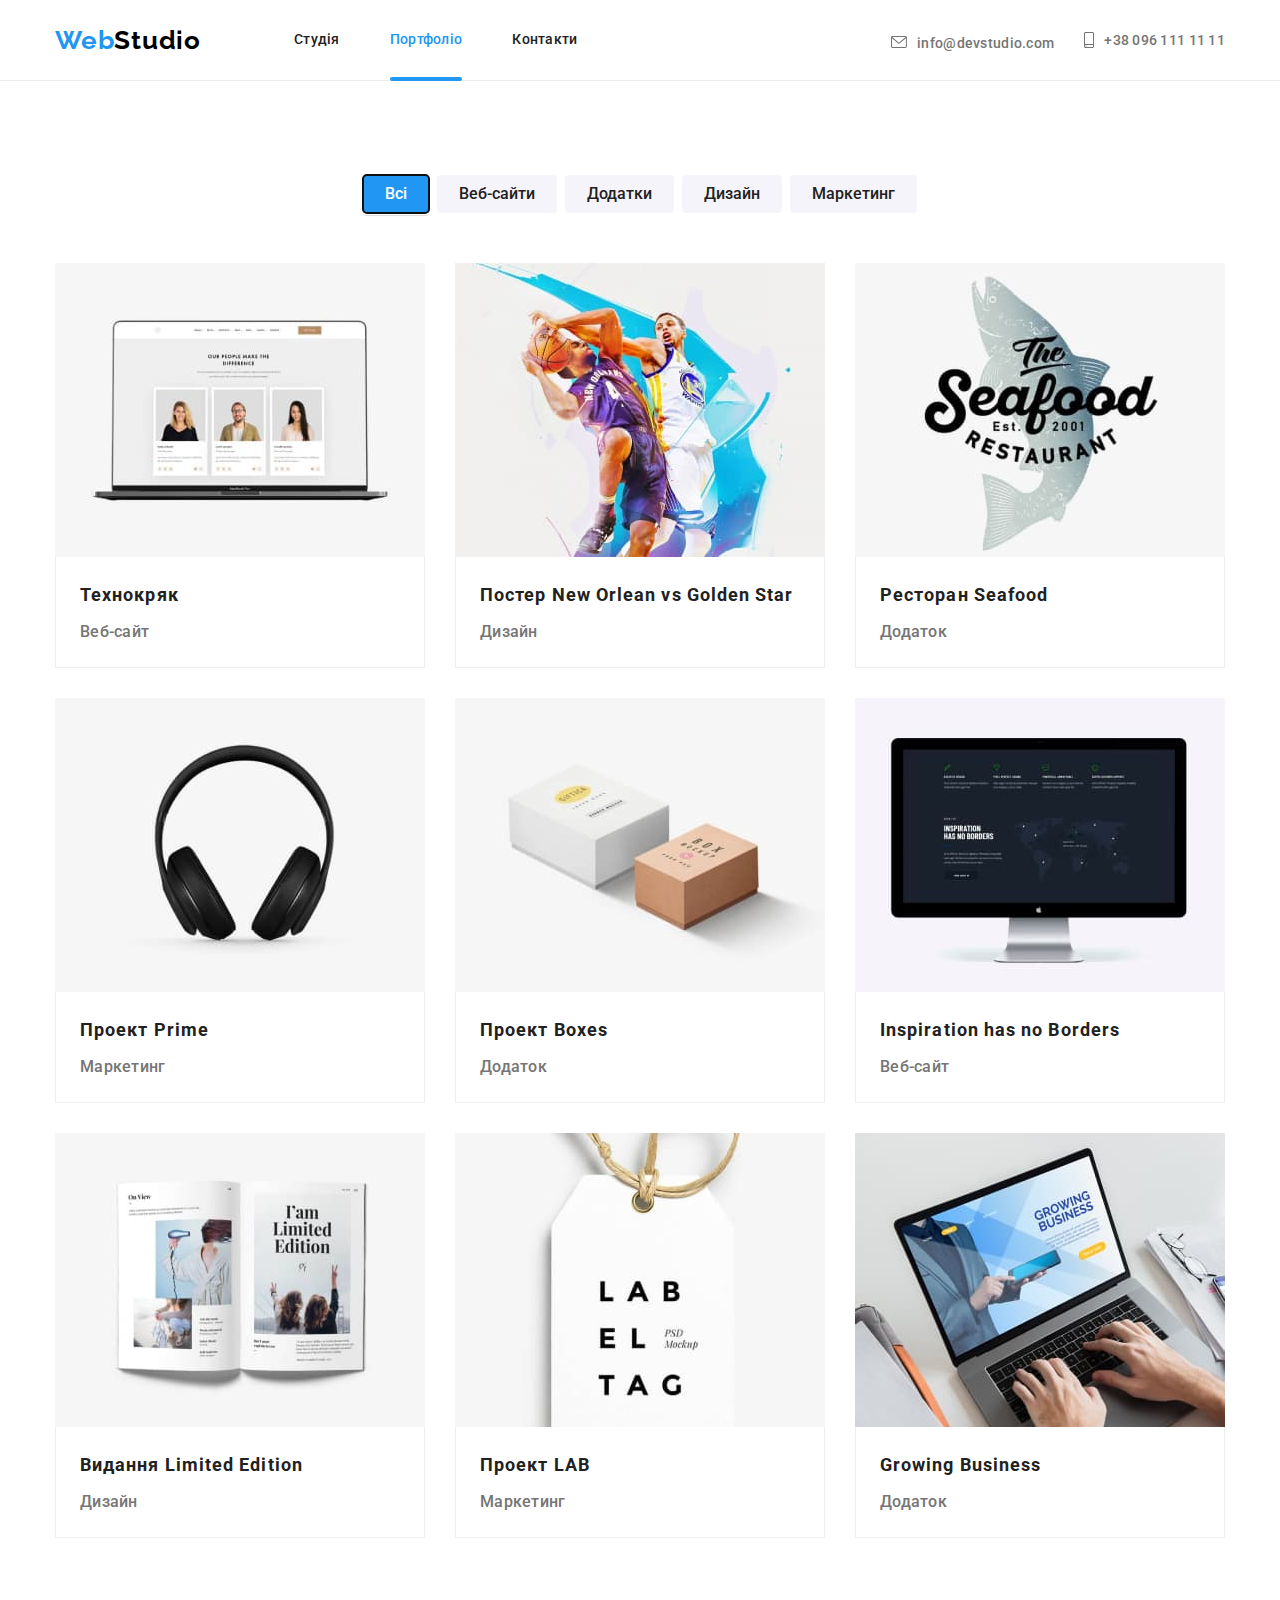
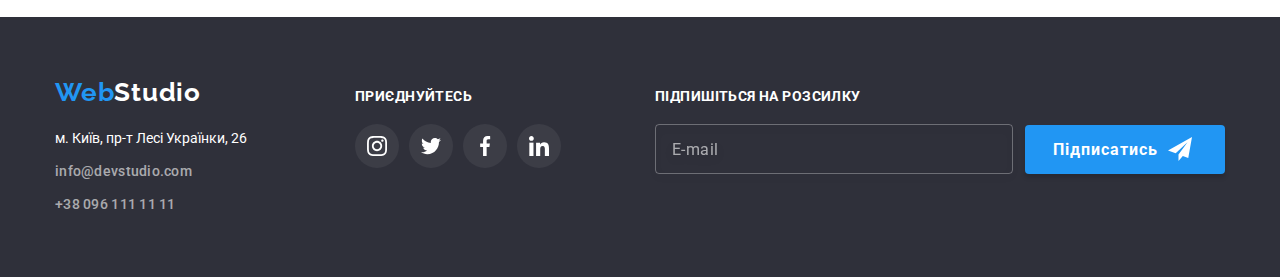
==== commit d9ea9fb6: "Зберігає зміни" ====
--- a/portfolio.html
+++ b/portfolio.html
@@ -190,12 +190,39 @@
                     project-card__illustration--focus
                   "
                 >
-                  <img
+                  <!-- <img
+                    srcset="
+                      ./images/portfolioimages/cards.jpg    1x,
+                      ./images/portfolioimages/cards@2x.jpg 2x
+                    "
                     src="./images/cards.jpg"
                     alt="Cards"
-                    width="370"
+                    width="450"
+                    height="294"
                     class="project-card__img"
-                  />
+                  /> -->
+                  <picture>
+                    <source
+                      media="(min-width: 1200px)"
+                      srcset="./images/cards.jpg 1x, ./images/cards@2x.jpg 2x"
+                    />
+                    <source
+                      media="(min-width: 768px)"
+                      srcset="
+                        ./images/cards-tablet.jpg    1x,
+                        ./images/cards-tablet@2x.jpg 2x
+                      "
+                    />
+                    <img
+                      srcset="
+                        ./images/cards-mobile.jpg    1x,
+                        ./images/cards-mobile@2x.jpg 2x
+                      "
+                      src="./images/cards.jpg"
+                      alt="Cards"
+                      class="project-card__img"
+                    />
+                  </picture>
                   <div class="project-card__overlay overlay">
                     <p class="project-card__overlay-content">
                       Технохряк це сучасний майданчик розповсюдження
@@ -227,12 +254,42 @@
                     project-card__illustration--focus
                   "
                 >
-                  <img
+                  <!-- <img
+                    srcset="
+                      ./images/portfolioimages/basketballers.jpg    1x,
+                      ./images/portfolioimages/basketballers@2x.jpg 2x
+                    "
                     src="./images/basketballers.jpg"
                     alt="Basketballers"
-                    width="370"
+                    width="450"
+                    height="294"
                     class="project-card__img"
-                  />
+                  /> -->
+                  <picture>
+                    <source
+                      media="(min-width: 1200px)"
+                      srcset="
+                        ./images/basketballers.jpg    1x,
+                        ./images/basketballers@2x.jpg 2x
+                      "
+                    />
+                    <source
+                      media="(min-width: 768px)"
+                      srcset="
+                        ./images/basketballers-tablet.jpg    1x,
+                        ./images/basketballers-tablet@2x.jpg 2x
+                      "
+                    />
+                    <img
+                      srcset="
+                        ./images/basketballers-mobile.jpg    1x,
+                        ./images/basketballers-mobile@2x.jpg 2x
+                      "
+                      src="./images/basketballers.jpg"
+                      alt="Basketballers"
+                      class="project-card__img"
+                    />
+                  </picture>
                   <div class="project-card__overlay overlay">
                     <p class="project-card__overlay-content">
                       Технохряк це сучасний майданчик розповсюдження
@@ -266,12 +323,39 @@
                     project-card__illustration--focus
                   "
                 >
-                  <img
+                  <!-- <img
+                    srcset="
+                      ./images/portfolioimages/fish.jpg    1x,
+                      ./images/portfolioimages/fish@2x.jpg 2x
+                    "
                     src="./images/fish.jpg"
                     alt="Fish"
-                    width="370"
+                    width="450"
+                    height="294"
                     class="project-card__img"
-                  />
+                  /> -->
+                  <picture>
+                    <source
+                      media="(min-width: 1200px)"
+                      srcset="./images/fish.jpg 1x, ./images/fish@2x.jpg 2x"
+                    />
+                    <source
+                      media="(min-width: 768px)"
+                      srcset="
+                        ./images/fish-tablet.jpg    1x,
+                        ./images/fish-tablet@2x.jpg 2x
+                      "
+                    />
+                    <img
+                      srcset="
+                        ./images/fish-mobile.jpg    1x,
+                        ./images/fish-mobile@2x.jpg 2x
+                      "
+                      src="./images/fish.jpg"
+                      alt="Fish"
+                      class="project-card__img"
+                    />
+                  </picture>
                   <div class="project-card__overlay overlay">
                     <p class="project-card__overlay-content">
                       Технохряк це сучасний майданчик розповсюдження
@@ -303,12 +387,42 @@
                     project-card__illustration--focus
                   "
                 >
-                  <img
+                  <!-- <img
+                    srcset="
+                      ./images/portfolioimages/headphones.jpg    1x,
+                      ./images/portfolioimages/headphones@2x.jpg 2x
+                    "
                     src="./images/headphones.jpg"
                     alt="Headphones"
-                    width="370"
+                    width="450"
+                    height="294"
                     class="project-card__img"
-                  />
+                  /> -->
+                  <picture>
+                    <source
+                      media="(min-width: 1200px)"
+                      srcset="
+                        ./images/headphones.jpg    1x,
+                        ./images/headphones@2x.jpg 2x
+                      "
+                    />
+                    <source
+                      media="(min-width: 768px)"
+                      srcset="
+                        ./images/headphones-tablet.jpg    1x,
+                        ./images/headphones-tablet@2x.jpg 2x
+                      "
+                    />
+                    <img
+                      srcset="
+                        ./images/headphones-mobile.jpg    1x,
+                        ./images/headphones-mobile@2x.jpg 2x
+                      "
+                      src="./images/headphones.jpg"
+                      alt="Headphones"
+                      class="project-card__img"
+                    />
+                  </picture>
                   <div class="project-card__overlay overlay">
                     <p class="project-card__overlay-content">
                       Технохряк це сучасний майданчик розповсюдження
@@ -340,12 +454,39 @@
                     project-card__illustration--focus
                   "
                 >
-                  <img
+                  <!-- <img
+                    srcset="
+                      ./images/portfolioimages/boxes.jpg    1x,
+                      ./images/portfolioimages/boxes@2x.jpg 2x
+                    "
                     src="./images/boxes.jpg"
                     alt="Boxes"
-                    width="370"
+                    width="450"
+                    height="294"
                     class="project-card__img"
-                  />
+                  /> -->
+                  <picture>
+                    <source
+                      media="(min-width: 1200px)"
+                      srcset="./images/boxes.jpg 1x, ./images/boxes@2x.jpg 2x"
+                    />
+                    <source
+                      media="(min-width: 768px)"
+                      srcset="
+                        ./images/boxes-tablet.jpg    1x,
+                        ./images/boxes-tablet@2x.jpg 2x
+                      "
+                    />
+                    <img
+                      srcset="
+                        ./images/boxes-mobile.jpg    1x,
+                        ./images/boxes-mobile@2x.jpg 2x
+                      "
+                      src="./images/boxes.jpg"
+                      alt="Boxes"
+                      class="project-card__img"
+                    />
+                  </picture>
                   <div class="project-card__overlay overlay">
                     <p class="project-card__overlay-content">
                       Технохряк це сучасний майданчик розповсюдження
@@ -377,12 +518,42 @@
                     project-card__illustration--focus
                   "
                 >
-                  <img
+                  <!-- <img
+                    srcset="
+                      ./images/portfolioimages/display.jpg    1x,
+                      ./images/portfolioimages/display@2x.jpg 2x
+                    "
                     src="./images/display.jpg"
                     alt="Display"
-                    width="370"
+                    width="450"
+                    height="294"
                     class="project-card__img"
-                  />
+                  /> -->
+                  <picture>
+                    <source
+                      media="(min-width: 1200px)"
+                      srcset="
+                        ./images/display.jpg    1x,
+                        ./images/display@2x.jpg 2x
+                      "
+                    />
+                    <source
+                      media="(min-width: 768px)"
+                      srcset="
+                        ./images/display-tablet.jpg    1x,
+                        ./images/display-tablet@2x.jpg 2x
+                      "
+                    />
+                    <img
+                      srcset="
+                        ./images/display-mobile.jpg    1x,
+                        ./images/display-mobile@2x.jpg 2x
+                      "
+                      src="./images/display.jpg"
+                      alt="Display"
+                      class="project-card__img"
+                    />
+                  </picture>
                   <div class="project-card__overlay overlay">
                     <p class="project-card__overlay-content">
                       Технохряк це сучасний майданчик розповсюдження
@@ -416,12 +587,42 @@
                     project-card__illustration--focus
                   "
                 >
-                  <img
+                  <!-- <img
+                    srcset="
+                      ./images/portfolioimages/magazine.jpg    1x,
+                      ./images/portfolioimages/magazine@2x.jpg 2x
+                    "
                     src="./images/magazine.jpg"
                     alt="Magazine"
-                    width="370"
+                    width="450"
+                    height="294"
                     class="project-card__img"
-                  />
+                  /> -->
+                  <picture>
+                    <source
+                      media="(min-width: 1200px)"
+                      srcset="
+                        ./images/magazine.jpg    1x,
+                        ./images/magazine@2x.jpg 2x
+                      "
+                    />
+                    <source
+                      media="(min-width: 768px)"
+                      srcset="
+                        ./images/magazine-tablet.jpg    1x,
+                        ./images/magazine-tablet@2x.jpg 2x
+                      "
+                    />
+                    <img
+                      srcset="
+                        ./images/magazine-mobile.jpg    1x,
+                        ./images/magazine-mobile@2x.jpg 2x
+                      "
+                      src="./images/magazine.jpg"
+                      alt="Magazine"
+                      class="project-card__img"
+                    />
+                  </picture>
                   <div class="project-card__overlay overlay">
                     <p class="project-card__overlay-content">
                       Технохряк це сучасний майданчик розповсюдження
@@ -455,12 +656,39 @@
                     project-card__illustration--focus
                   "
                 >
-                  <img
+                  <!-- <img
+                    srcset="
+                      ./images/portfolioimages/label.jpg    1x,
+                      ./images/portfolioimages/label@2x.jpg 2x
+                    "
                     src="./images/label.jpg"
                     alt="Label"
-                    width="370"
+                    width="450"
+                    height="294"
                     class="project-card__img"
-                  />
+                  /> -->
+                  <picture>
+                    <source
+                      media="(min-width: 1200px)"
+                      srcset="./images/label.jpg 1x, ./images/label@2x.jpg 2x"
+                    />
+                    <source
+                      media="(min-width: 768px)"
+                      srcset="
+                        ./images/label-tablet.jpg    1x,
+                        ./images/label-tablet@2x.jpg 2x
+                      "
+                    />
+                    <img
+                      srcset="
+                        ./images/label-mobile.jpg    1x,
+                        ./images/label-mobile@2x.jpg 2x
+                      "
+                      src="./images/label.jpg"
+                      alt="Label"
+                      class="project-card__img"
+                    />
+                  </picture>
                   <div class="project-card__overlay overlay">
                     <p class="project-card__overlay-content">
                       Технохряк це сучасний майданчик розповсюдження
@@ -492,12 +720,39 @@
                     project-card__illustration--focus
                   "
                 >
-                  <img
+                  <!-- <img
+                    srcset="
+                      ./images/portfolioimages/laptop.jpg    1x,
+                      ./images/portfolioimages/laptop@2x.jpg 2x
+                    "
                     src="./images/laptop.jpg"
                     alt="Laptop"
-                    width="370"
+                    width="450"
+                    height="294"
                     class="project-card__img"
-                  />
+                  /> -->
+                  <picture>
+                    <source
+                      media="(min-width: 1200px)"
+                      srcset="./images/laptop.jpg 1x, ./images/laptop@2x.jpg 2x"
+                    />
+                    <source
+                      media="(min-width: 768px)"
+                      srcset="
+                        ./images/laptop-tablet.jpg    1x,
+                        ./images/laptop-tablet@2x.jpg 2x
+                      "
+                    />
+                    <img
+                      srcset="
+                        ./images/laptop-mobile.jpg    1x,
+                        ./images/laptop-mobile@2x.jpg 2x
+                      "
+                      src="./images/laptop.jpg"
+                      alt="Laptop"
+                      class="project-card__img"
+                    />
+                  </picture>
                   <div class="project-card__overlay overlay">
                     <p class="project-card__overlay-content">
                       Технохряк це сучасний майданчик розповсюдження
--- a/css/main.min.css
+++ b/css/main.min.css
@@ -1,2 +1,2 @@
-:root{--primary-text-color: #757575;--title-text-color: #212121;--border-color: #33212121;--icons-color: #afb1ba;--accent-color: #2196f3;--primary-background-color: #ffffff;--secondary-background-color: #f5f4fa;--logo-header-color: #000000}body{background-color:var(--primary-background-color);color:var(--primary-text-color);font-family:Roboto, sans-serif}img{display:block;width:100%;height:auto}h1,h2,h3,p,b{margin-top:0;margin-bottom:0}textarea{resize:none}.visually-hidden{position:absolute !important;clip:rect(1px 1px 1px 1px);clip:rect(1px, 1px, 1px, 1px);padding:0 !important;border:0 !important;height:1px !important;width:1px !important;overflow:hidden}.link{font-weight:500;font-size:14px;line-height:1.14;letter-spacing:0.02em;text-decoration:none;transition:color 250ms cubic-bezier(0.4, 0, 0.2, 1)}.list{padding:0;margin:0;list-style:none}.container{width:100%;padding-left:15px;padding-right:15px;margin-left:auto;margin-right:auto}@media screen and (min-width: 480px){.container{margin-left:auto;margin-right:auto;max-width:480px}}@media screen and (min-width: 768px){.container{max-width:768px}}@media screen and (min-width: 1200px){.container{max-width:1200px}}.logo{padding-top:16px;padding-bottom:16px;color:var(--accent-color);font-family:Raleway, sans-serif;text-decoration:none;font-weight:700;font-size:24px;line-height:1.17;letter-spacing:0.03em}@media screen and (min-width: 768px){.logo{padding-top:26px;padding-bottom:26px}}@media screen and (min-width: 1200px){.logo{padding-top:24px;padding-bottom:24px;font-size:26px;line-height:1.19}}.logo--secondary{padding-top:0;padding-bottom:0}.logo__studio{color:var(--logo-header-color)}.logo__studio-footer{color:var(--primary-background-color)}.page-header{border-bottom:1px solid #ececec}.page-header__main-nav{display:flex;align-items:center}.site-nav{display:none}@media screen and (min-width: 768px){.site-nav{display:flex;align-items:center}}.site-nav__list{display:flex;margin-left:88px}@media screen and (min-width: 1200px){.site-nav__list{margin-left:93px}}.site-nav__item{margin-left:50px}.site-nav__item:first-child{margin-left:0}.site-nav__link{display:block;padding-top:32px;padding-bottom:32px;color:var(--title-text-color)}.site-nav__link:hover,.site-nav__link:focus{color:var(--accent-color)}.site-nav__link-current{color:var(--accent-color);content:'';display:block;position:relative}.site-nav__link-current::after{position:absolute;display:flex;content:'';bottom:-1px;left:0;height:4px;width:100%;border:2px solid var(--accent-color);border-radius:2px;background-color:var(--accent-color)}.mobile-menu{position:fixed;top:0;left:100%;width:100%;max-height:100vh;padding:48px 40px;opacity:0;background-color:var(--primary-background-color);z-index:99}.mobile-menu.is-open{left:0;opacity:1}@media screen and (min-width: 768px){.mobile-menu{display:none}}.mobile-menu__list{margin-bottom:302px}.mobile-menu__item:not(:last-child){margin-bottom:32px}.mobile-menu__link{font-weight:500;font-size:40px;line-height:1.2;letter-spacing:0.02em;color:var(--title-text-color)}.mobile-menu__link:hover,.mobile-menu__link:focus{color:var(--accent-color)}.mobile-menu__contacts-list{margin-bottom:64px}.mobile-menu__contacts-list:not(:last-child){margin-bottom:32px}.mobile-menu__phone-link{font-weight:500;font-size:34px;line-height:1.8;letter-spacing:0.02em;color:var(--accent-color)}.mobile-menu__mail-link{font-weight:500;font-size:24px;line-height:1.2;letter-spacing:0.02em;color:var(--primary-text-color)}.menu-btn{position:fixed;display:inline-flex;margin:0;right:15px;padding:0;width:40px;height:40px;background-color:transparent;border:none;cursor:pointer;z-index:100;transition:color 250ms cubic-bezier(0.4, 0, 0.2, 1),opacity 250ms cubic-bezier(0.4, 0, 0.2, 1)}@media screen and (min-width: 768px){.menu-btn{display:none}}.menu-btn:hover,.menu-btn:focus{color:var(--accent-color)}.menu-btn__icon-menu{fill:currentColor}.is-open .menu-btn__icon-menu{display:none}.menu-btn__icon-close{display:none;fill:currentColor}.is-open .menu-btn__icon-close{display:block}.contacts-list{display:none}@media screen and (min-width: 768px){.contacts-list{display:flex;margin-left:auto;flex-direction:column;align-items:flex-end}}@media screen and (min-width: 1200px){.contacts-list{flex-direction:row;align-items:end;padding-top:14px}}.contacts-list__item{margin-bottom:10px}@media screen and (min-width: 1200px){.contacts-list__item{margin-left:30px}.contacts-list__item:first-child{margin-left:0}}.contacts-list__item:first-child{margin-left:0}.contacts-list__link{display:flex;color:var(--primary-text-color);font-size:12px;line-height:1.17}.contacts-list__link:hover,.contacts-list__link:focus{color:var(--accent-color)}@media screen and (min-width: 1200px){.contacts-list__link{font-size:14px;line-height:1.2}}.contacts-list__icons{display:inline-block;margin-right:8px;fill:currentColor}@media screen and (min-width: 1200px){.contacts-list__icons{margin-right:10px}}.contacts-list__icons--mail{width:14px;height:10px}@media screen and (min-width: 1200px){.contacts-list__icons--mail{width:16px;height:12px}}.contacts-list__icons--phone{width:10px;height:14px}@media screen and (min-width: 1200px){.contacts-list__icons--phone{width:10px;height:16px}}.hero{margin-left:auto;margin-right:auto;padding-top:118px;padding-bottom:118px;max-width:480px;min-height:400px;background-image:linear-gradient(rgba(47,48,58,0.4), rgba(47,48,58,0.4)),url(../images/img.jpg);background-color:#c4c4c4;text-align:center}@media screen and (min-width: 768px){.hero{max-width:768px;min-height:400px}}@media screen and (min-width: 1200px){.hero{padding-top:200px;padding-bottom:200px;max-width:1600px;min-height:600px}}.hero__text{width:360px;margin-left:auto;margin-right:auto;margin-top:0;margin-bottom:30px;font-weight:900;font-size:26px;line-height:1.62;letter-spacing:0.06em;text-transform:uppercase;color:var(--primary-background-color)}@media screen and (min-width: 1200px){.hero__text{width:696px;font-size:44px;line-height:1.36}}.button{padding:10px 32px;color:var(--primary-background-color);background-color:var(--accent-color);border:transparent;border-radius:4px;font-weight:700;font-size:16px;line-height:1.87;align-items:center;text-align:center;letter-spacing:0.06em;cursor:pointer}.button--footer-btn{display:flex;align-self:center;padding:10px 28px;width:200px;box-shadow:0px 4px 4px rgba(0,0,0,0.15)}.button--modal{display:block;margin-left:auto;margin-right:auto;box-shadow:0px 4px 4px rgba(0,0,0,0.15)}.social-networks{display:flex}.social-networks__link-menu{font-weight:500;font-size:18px;line-height:1.2;letter-spacing:0.02em;color:var(--accent-color)}.social-networks__menu-item:not(:last-child){padding-right:10px;border-right:1px solid var(--border-color)}.social-networks__menu-item:not(:first-child){margin-left:10px}.social-networks__link-background{display:flex;color:var(--primary-background-color);background-color:#ffffff10;border-radius:50%;width:44px;height:44px;justify-content:center;align-items:center;transition:background-color 250ms cubic-bezier(0.4, 0, 0.2, 1)}.social-networks__link-background:hover,.social-networks__link-background:focus{background-color:var(--accent-color)}.social-networks__link-icon{width:20px;height:20px;fill:currentColor}.social-networks__link-background--inverse{color:var(--icons-color);background-color:var(--primary-background-color);transition:color 250ms cubic-bezier(0.4, 0, 0.2, 1),background-color 250ms cubic-bezier(0.4, 0, 0.2, 1)}.social-networks__link-background--inverse:hover,.social-networks__link-background--inverse:focus{background-color:var(--accent-color);color:var(--primary-background-color)}.section{padding-top:60px;padding-bottom:60px}@media screen and (min-width: 1200px){.section{padding-top:94px;padding-bottom:94px}}.section__title{margin-top:0;margin-bottom:30px;font-size:28px;line-height:1.17;text-align:center;letter-spacing:0.03em;color:var(--title-text-color)}@media screen and (min-width: 1200px){.section__title{margin-bottom:50px;font-size:36px}}@media screen and (min-width: 768px){.features__list{display:flex;flex-wrap:wrap;margin:-15px}}@media screen and (min-width: 768px){.features__item{width:calc((100% - 2 * 30px) / 2);margin-bottom:30px;margin:15px}}@media screen and (min-width: 1200px){.features__item{width:calc((100% - 4 * 30px) / 4);margin-bottom:0}}@media screen and (max-width: 767px){.features__item:not(:last-child){margin-bottom:30px}}.features__item::before{display:block;margin-bottom:30px;content:'';height:120px;background-color:var(--secondary-background-color);background-size:70px 70px;background-repeat:no-repeat;background-position:center}.features__icon-antenna::before{background-image:url(../images/svg/antenna.svg)}.features__icon-clock::before{background-image:url(../images/svg/clock.svg)}.features__icon-diagram::before{background-image:url(../images/svg/diagram.svg)}.features__icon-astronaut::before{background-image:url(../images/svg/astronaut.svg)}.features__title{margin-top:0;margin-bottom:10px;font-weight:700;font-size:14px;line-height:1.14;text-transform:uppercase;color:var(--title-text-color)}@media screen and (max-width: 768px){.features__title{text-align:center}}.features__text{margin-top:0;font-size:14px;line-height:1.71}.work{padding-top:0}@media screen and (max-width: 1199px){.work{display:none}}.work__list{display:flex;margin:-15px}.work__item{margin-right:30px;width:calc((100% - 3 * 30px) / 3);margin:15px;position:relative}.work__image{display:block}.work__description{position:absolute;display:flex;justify-content:center;align-items:center;bottom:0;width:100%;min-height:70px;font-weight:700;font-size:14px;line-height:16px;letter-spacing:0.03em;text-transform:uppercase;color:var(--primary-background-color);background-color:rgba(47,48,58,0.8)}.section-team{background:var(--secondary-background-color);text-align:center}@media screen and (min-width: 768px){.section-team__list{display:flex;flex-wrap:wrap;margin:-15px}}.section-team__item{background-color:var(--primary-background-color);box-shadow:0px 1px 3px rgba(0,0,0,0.12),0px 1px 1px rgba(0,0,0,0.14),0px 2px 1px rgba(0,0,0,0.2);border-radius:0px 0px 4px 4px}@media screen and (min-width: 768px){.section-team__item{width:calc((100% - 2 * 30px) / 2);margin:15px}}@media screen and (min-width: 1200px){.section-team__item{width:calc((100% - 4 * 30px) / 4);margin-bottom:0}}@media screen and (max-width: 767px){.section-team__item:not(:last-child){margin-bottom:30px}}.section-team__content{padding-top:30px;padding-bottom:24px;display:flex;flex-direction:column;align-items:center}.section-team__title{margin-top:0;margin-bottom:10px;font-weight:500;font-size:16px;line-height:1.19;color:var(--title-text-color)}.section-team__profession{margin-top:0;margin-bottom:16px;font-size:16px;line-height:1.19;text-decoration:none;color:var(--primary-text-color)}.section-team__photo{display:block;margin-top:0;margin-bottom:0}.clients-list{display:flex;flex-wrap:wrap;margin:-15px}@media screen and (min-width: 1200px){.clients-list{flex-wrap:nowrap}}.clients-list__client{margin:15px;width:calc((100% - 2 * 30px) / 2)}.clients-list__link{display:flex;justify-content:center;align-items:center;background-color:var(--primary-background-color);fill:var(--icons-color);min-width:170px;height:92px;border:1px solid var(--icons-color);border-radius:4px;transition:fill 250ms cubic-bezier(0.4, 0, 0.2, 1),border-color 250ms cubic-bezier(0.4, 0, 0.2, 1)}.clients-list__link:hover,.clients-list__link:focus{fill:var(--accent-color);border-color:var(--accent-color)}.clients-list__icon{max-width:106px;max-height:60px;align-self:center}.footer{background:#2f303a;padding-top:60px;padding-bottom:60px}.footer__btn-icon{width:24px;height:24px;fill:var(--primary-background-color);margin-left:10px}@media screen and (min-width: 768px){.footer__container{display:flex;flex-wrap:wrap;justify-content:space-around}}@media screen and (min-width: 768px) and (min-width: 1200px){.footer__container{align-items:baseline;flex-wrap:nowrap}}.footer__blocks{text-align:center;margin-bottom:60px}@media screen and (min-width: 1200px){.footer__blocks{margin-bottom:0;margin-right:30px;width:270px;text-align:start}}@media screen and (min-width: 1200px){.footer__blocks:last-child{margin:0}}@media screen and (max-width: 1199px){.footer__blocks--secondary{display:flex;flex-direction:column;align-items:center}}.footer__text{font-style:normal;margin-top:20px}.footer__adress{margin-bottom:9px;font-size:14px;line-height:1.71;color:var(--primary-background-color)}.footer__mail{margin-bottom:9px}.footer__link{color:rgba(255,255,255,0.6);font-size:14px;line-height:1.71}.footer__link:hover,.footer__link:focus{color:var(--accent-color)}.footer__title{font-weight:700;font-size:14px;line-height:1.14;letter-spacing:0.03em;text-transform:uppercase;margin-bottom:20px;color:var(--primary-background-color)}@media screen and (max-width: 1199px){.footer__title{text-align:center}}.footer-form{display:flex}@media screen and (max-width: 1199px){.footer-form{flex-direction:column}}@media screen and (min-width: 1200px){.footer-form__subscribe{display:flex;flex-direction:column;width:570px;align-items:baseline}}.footer-form__field{margin-bottom:20px}@media screen and (min-width: 1200px){.footer-form__field{margin-right:12px;margin-bottom:0}}.footer-form__field--footer-form__input{width:100%;height:50px;background-color:transparent;color:var(--primary-background-color);border:1px solid rgba(255,255,255,0.3);box-sizing:border-box;filter:drop-shadow(0px 4px 4px rgba(0,0,0,0.15));border-radius:4px;padding-top:15px;padding-bottom:15px;padding-left:16px}.footer-form__field--footer-form__input::placeholder{font-size:16px;line-height:1.25;letter-spacing:0.03em;color:rgba(255,255,255,0.6)}@media screen and (min-width: 768px){.footer-form__field--footer-form__input{width:450px}}@media screen and (min-width: 1200px){.footer-form__field--footer-form__input{width:358px}}.filters-list{display:flex;flex-wrap:wrap;margin-bottom:40px}@media screen and (min-width: 768px){.filters-list{justify-content:center;margin-bottom:14px}}@media screen and (min-width: 1200px){.filters-list{margin-bottom:50px}}.filters-list__item{margin-right:8px}.filters-list__item:nth-child(5n){margin-right:0}@media screen and (max-width: 767px){.filters-list__item{margin-bottom:15px}}.filters-list__filter{min-width:none;display:inline-block;padding:6px 22px;font-weight:500;font-size:16px;line-height:1.62;text-align:center;color:var(--title-text-color);background-color:var(--secondary-background-color);border:transparent;border-radius:4px;cursor:pointer;transition:background-color 250ms cubic-bezier(0.4, 0, 0.2, 1),color 250ms cubic-bezier(0.4, 0, 0.2, 1),box-shadow 250ms cubic-bezier(0.4, 0, 0.2, 1)}.filters-list__filter:hover,.filters-list__filter:focus{color:var(--primary-background-color);background-color:var(--accent-color);box-shadow:0px 3px 1px rgba(0,0,0,0.1),0px 1px 2px rgba(0,0,0,0.08),0px 2px 2px rgba(0,0,0,0.12)}.filters-list__filter-current{color:var(--primary-background-color);background-color:var(--accent-color);box-shadow:0px 3px 1px rgba(0,0,0,0.1),0px 1px 2px rgba(0,0,0,0.08),0px 2px 2px rgba(0,0,0,0.12)}.projects-list{display:flex;flex-wrap:wrap}@media screen and (min-width: 1200px){.projects-list__item:nth-last-child(-n+3){margin-bottom:0}}@media screen and (max-width: 1199px){.projects-list__item:last-child{margin-bottom:0}}.projects-list__item{width:100%}@media screen and (min-width: 768px){.projects-list__item{width:calc((100% - 2 * 30px) / 2);margin:15px}}@media screen and (min-width: 1200px){.projects-list__item{width:calc((100% - 3 * 30px) / 3);margin:15px}}@media screen and (max-width: 767px){.projects-list__item:not(:last-child){margin-bottom:30px}}.projects-list__item-content{display:flex;border:1px solid #eeeeee;border-top:transparent;padding-top:20px;padding-bottom:20px;padding-left:24px;flex-direction:column}.projects-list__project-name{font-weight:700;font-size:18px;line-height:2;letter-spacing:0.06em;color:var(--title-text-color);margin-bottom:4px}.projects-list__description{font-size:16px;line-height:1.87;color:var(--primary-text-color)}@media screen and (min-width: 768px){.projects-list{flex-wrap:wrap;margin:-15px}}.project-card{text-decoration:none;display:block;transition:box-shadow 250ms cubic-bezier(0.4, 0, 0.2, 1)}.project-card:hover,.project-card:focus{box-shadow:0px 1px 1px rgba(0,0,0,0.12),0px 4px 4px rgba(0,0,0,0.06),1px 4px 6px rgba(0,0,0,0.16);opacity:0.9}.project-card__illustration{position:relative;overflow:hidden}.project-card__illustration:hover::before,.project-card__illustration:focus::before{opacity:0.9}.project-card__overlay{position:absolute;top:0;left:0;right:0;bottom:0;background-color:var(--accent-color);transform:translateY(100%);display:flex;opacity:0;justify-content:center;align-items:center;transition:opacity 250ms cubic-bezier(0.4, 0, 0.2, 1),transform 250ms cubic-bezier(0.4, 0, 0.2, 1)}.project-card:hover .overlay,.project-card:focus .overlay{opacity:0.9;transform:translateY(0)}.project-card__overlay-content{font-weight:400;font-size:18px;line-height:1.56;letter-spacing:0.03em;width:322px;height:168px;color:#ffffff}.project-card__img{display:block}.backdrop{position:fixed;top:0;left:0;width:100%;height:100%;background-color:rgba(0,0,0,0.2);opacity:1;transition:opacity 250ms cubic-bezier(0.4, 0, 0.2, 1),visibility 250ms cubic-bezier(0.4, 0, 0.2, 1)}.backdrop.is-hidden{opacity:0;pointer-events:none;visibility:hidden}.backdrop.is-hidden .modal{transform:scale(0.9) translate(-50%, -50%)}.modal{position:relative;max-height:100vh;overflow-y:auto;width:450px;height:609px;padding:40px;background-color:var(--primary-background-color);display:flex;justify-content:flex-end;align-items:flex-start;position:absolute;top:50%;left:50%;transform:translate(-50%, -50%) scale(1);transition:transform 250ms cubic-bezier(0.4, 0, 0.2, 1)}@media screen and (min-width: 1200px){.modal{width:528px;height:581px}}.close{position:absolute;display:flex;justify-content:center;align-items:center;border-radius:50%;border:1px solid rgba(0,0,0,0.1);top:8px;right:8px;width:30px;height:30px;color:var(--logo-header-color);background-color:var(--primary-background-color);transition:color 250ms cubic-bezier(0.4, 0, 0.2, 1)}.close:hover,.close:focus{color:var(--accent-color);cursor:pointer}.close__cross{display:flex;width:18px;height:18px;fill:currentColor}.modal-form{margin-left:auto;margin-right:auto}.modal-form__title{display:flex;margin-bottom:12px;justify-content:center;font-weight:700;font-size:20px;line-height:1.15;letter-spacing:0.03em;text-align:center;color:var(--title-text-color)}@media screen and (min-width: 1200px){.modal-form__title{line-height:1.5}}.modal-form__field{position:relative;margin-bottom:10px;display:flex;flex-direction:column-reverse;transition:color 250ms cubic-bezier(0.4, 0, 0.2, 1)}.modal-form__field--check{display:flex;flex-direction:row;align-items:center;margin-bottom:30px}.modal-form__label{margin-bottom:4px;font-size:12px;line-height:1.2;letter-spacing:0.01em;cursor:pointer;transition:color 250ms cubic-bezier(0.4, 0, 0.2, 1)}.modal-form__label-check{display:flex;align-items:center;font-size:12px;line-height:1.17;letter-spacing:0.03em}.modal-form__label-check::before{content:'';display:inline-block;width:16px;height:16px;margin-right:7px;border:1px solid var(--logo-header-color);border-radius:2px;box-shadow:0px 4px 4px rgba(0,0,0,0.25)}@media screen and (min-width: 1200px){.modal-form__label-check{margin-left:14px;font-size:14px;line-height:1.71}}.modal-form__check-link{color:var(--accent-color);text-decoration:underline;margin-left:4px}.modal-form__checkbox:checked+.modal-form__label-check::before{background-image:url(../images/checked-modal.svg);background-repeat:no-repeat;background-position:center;background-size:contain;background-color:var(--accent-color);background-origin:border-box;border-color:transparent;border-radius:2 px}.modal-form__input{margin:0;padding:0;height:40px;padding-left:42px;transition:color 250ms cubic-bezier(0.4, 0, 0.2, 1),outline-color 250ms cubic-bezier(0.4, 0, 0.2, 1);border:1px solid var(--border-color);box-sizing:border-box;border-radius:4px}.modal-form__input:hover,.modal-form__input:focus{cursor:pointer}.modal-form__input:focus{outline-color:var(--accent-color)}.modal-form__input:focus+.modal-form__label{color:var(--accent-color)}.modal-form__textarea{height:120px;border:1px solid var(--border-color);box-sizing:border-box;border-radius:4px;transition:outline-color 250ms cubic-bezier(0.4, 0, 0.2, 1)}.modal-form__textarea:focus,.modal-form__textarea:hover{outline-color:var(--accent-color);outline-width:1px;cursor:pointer}.modal-form__textarea:focus+.modal-form__label{color:var(--accent-color)}.modal-form__textarea::placeholder{font-size:12px;line-height:1.2;letter-spacing:0.01em;color:rgba(117,117,117,0.5)}.modal-form__icon{position:absolute;top:50%;left:12px;display:inline-block;width:18px;height:18px;color:var(--title-text-color);transition:color 250ms cubic-bezier(0.4, 0, 0.2, 1)}.modal-form__input:focus ~ .modal-form__icon{color:var(--accent-color);fill:currentColor}
+:root{--primary-text-color: #757575;--title-text-color: #212121;--border-color: #33212121;--icons-color: #afb1ba;--accent-color: #2196f3;--primary-background-color: #ffffff;--secondary-background-color: #f5f4fa;--logo-header-color: #000000}body{background-color:var(--primary-background-color);color:var(--primary-text-color);font-family:Roboto, sans-serif}img{display:block;max-width:100%;height:auto}h1,h2,h3,p,b{margin-top:0;margin-bottom:0}textarea{resize:none}.visually-hidden{position:absolute !important;clip:rect(1px 1px 1px 1px);clip:rect(1px, 1px, 1px, 1px);padding:0 !important;border:0 !important;height:1px !important;width:1px !important;overflow:hidden}.link{font-weight:500;font-size:14px;line-height:1.14;letter-spacing:0.02em;text-decoration:none;transition:color 250ms cubic-bezier(0.4, 0, 0.2, 1)}.list{padding:0;margin:0;list-style:none}.container{width:100%;padding-left:15px;padding-right:15px;margin-left:auto;margin-right:auto}@media screen and (min-width: 480px){.container{margin-left:auto;margin-right:auto;max-width:480px}}@media screen and (min-width: 768px){.container{max-width:768px}}@media screen and (min-width: 1200px){.container{max-width:1200px}}.logo{padding-top:16px;padding-bottom:16px;color:var(--accent-color);font-family:Raleway, sans-serif;text-decoration:none;font-weight:700;font-size:24px;line-height:1.17;letter-spacing:0.03em}@media screen and (min-width: 768px){.logo{padding-top:26px;padding-bottom:26px}}@media screen and (min-width: 1200px){.logo{padding-top:24px;padding-bottom:24px;font-size:26px;line-height:1.19}}.logo--secondary{padding-top:0;padding-bottom:0}.logo__studio{color:var(--logo-header-color)}.logo__studio-footer{color:var(--primary-background-color)}.page-header{border-bottom:1px solid #ececec}.page-header__main-nav{display:flex;align-items:center}.site-nav{display:none}@media screen and (min-width: 768px){.site-nav{display:flex;align-items:center}}.site-nav__list{display:flex;margin-left:88px}@media screen and (min-width: 1200px){.site-nav__list{margin-left:93px}}.site-nav__item{margin-left:50px}.site-nav__item:first-child{margin-left:0}.site-nav__link{display:block;padding-top:32px;padding-bottom:32px;color:var(--title-text-color)}.site-nav__link:hover,.site-nav__link:focus{color:var(--accent-color)}.site-nav__link-current{color:var(--accent-color);content:'';display:block;position:relative}.site-nav__link-current::after{position:absolute;display:flex;content:'';bottom:-1px;left:0;height:4px;width:100%;border:2px solid var(--accent-color);border-radius:2px;background-color:var(--accent-color)}.mobile-menu{position:fixed;top:0;left:100%;width:100%;max-height:100vh;padding:48px 40px;opacity:0;background-color:var(--primary-background-color);z-index:99}.mobile-menu.is-open{left:0;opacity:1}@media screen and (min-width: 768px){.mobile-menu{display:none}}.mobile-menu__list{margin-bottom:302px}.mobile-menu__item:not(:last-child){margin-bottom:32px}.mobile-menu__link{font-weight:500;font-size:40px;line-height:1.2;letter-spacing:0.02em;color:var(--title-text-color)}.mobile-menu__link:hover,.mobile-menu__link:focus{color:var(--accent-color)}.mobile-menu__contacts-list{margin-bottom:64px}.mobile-menu__contacts-list:not(:last-child){margin-bottom:32px}.mobile-menu__phone-link{font-weight:500;font-size:34px;line-height:1.8;letter-spacing:0.02em;color:var(--accent-color)}.mobile-menu__mail-link{font-weight:500;font-size:24px;line-height:1.2;letter-spacing:0.02em;color:var(--primary-text-color)}.menu-btn{position:fixed;display:inline-flex;margin:0;right:15px;padding:0;width:40px;height:40px;background-color:transparent;border:none;cursor:pointer;z-index:100;transition:color 250ms cubic-bezier(0.4, 0, 0.2, 1),opacity 250ms cubic-bezier(0.4, 0, 0.2, 1)}@media screen and (min-width: 768px){.menu-btn{display:none}}.menu-btn:hover,.menu-btn:focus{color:var(--accent-color)}.menu-btn__icon-menu{fill:currentColor}.is-open .menu-btn__icon-menu{display:none}.menu-btn__icon-close{display:none;fill:currentColor}.is-open .menu-btn__icon-close{display:block}.contacts-list{display:none}@media screen and (min-width: 768px){.contacts-list{display:flex;margin-left:auto;flex-direction:column;align-items:flex-start}}@media screen and (min-width: 1200px){.contacts-list{flex-direction:row;align-items:end;padding-top:14px}}.contacts-list__item{margin-bottom:10px}@media screen and (min-width: 1200px){.contacts-list__item{margin-left:30px}.contacts-list__item:first-child{margin-left:0}}.contacts-list__item:first-child{margin-left:0}.contacts-list__link{display:flex;color:var(--primary-text-color);font-size:12px;line-height:1.17}.contacts-list__link:hover,.contacts-list__link:focus{color:var(--accent-color)}@media screen and (min-width: 1200px){.contacts-list__link{font-size:14px;line-height:1.2}}.contacts-list__icons{display:inline-block;margin-right:8px;fill:currentColor}@media screen and (min-width: 1200px){.contacts-list__icons{margin-right:10px}}.contacts-list__icons--mail{width:14px;height:10px}@media screen and (min-width: 1200px){.contacts-list__icons--mail{width:16px;height:12px}}.contacts-list__icons--phone{width:10px;height:14px}@media screen and (min-width: 1200px){.contacts-list__icons--phone{width:10px;height:16px}}.hero{margin-left:auto;margin-right:auto;padding-top:118px;padding-bottom:118px;background-color:#c4c4c4;background-position:center;background-repeat:no-repeat;background-size:cover;text-align:center}@media screen and (max-width: 479px){.hero{background-image:linear-gradient(rgba(47,48,58,0.4), rgba(47,48,58,0.4)),url(../images/hero-mobile.jpg)}}@media (min-resolution: 2dppx){.hero{background-image:linear-gradient(rgba(47,48,58,0.4), rgba(47,48,58,0.4)),url(../images/hero-mobile@2x.jpg)}}@media screen and (min-width: 480px){.hero{background-image:linear-gradient(rgba(47,48,58,0.4), rgba(47,48,58,0.4)),url(../images/hero-tablet.jpg)}}@media screen and (min-width: 480px) and (min-resolution: 2dppx){.hero{background-image:linear-gradient(rgba(47,48,58,0.4), rgba(47,48,58,0.4)),url(../images/hero-tablet@2x.jpg)}}@media screen and (min-width: 768px){.hero{background-image:linear-gradient(rgba(47,48,58,0.4), rgba(47,48,58,0.4)),url(../images/hero.jpg)}}@media screen and (min-width: 768px) and (min-resolution: 2dppx){.hero{background-image:linear-gradient(rgba(47,48,58,0.4), rgba(47,48,58,0.4)),url(../images/hero@2x.jpg)}}@media screen and (min-width: 1200px){.hero{padding-top:200px;padding-bottom:200px}}.hero__text{width:360px;margin-left:auto;margin-right:auto;margin-top:0;margin-bottom:30px;font-weight:900;font-size:26px;line-height:1.62;letter-spacing:0.06em;text-transform:uppercase;color:var(--primary-background-color)}@media screen and (max-width: 379px){.hero__text{width:100%}}@media screen and (min-width: 1200px){.hero__text{width:696px;font-size:44px;line-height:1.36}}.button{padding:10px 32px;color:var(--primary-background-color);background-color:var(--accent-color);border:transparent;border-radius:4px;font-weight:700;font-size:16px;line-height:1.87;align-items:center;text-align:center;letter-spacing:0.06em;cursor:pointer}.button--footer-btn{display:flex;align-self:center;padding:10px 28px;width:200px;box-shadow:0px 4px 4px rgba(0,0,0,0.15)}.button--modal{display:block;margin-left:auto;margin-right:auto;box-shadow:0px 4px 4px rgba(0,0,0,0.15)}.social-networks{display:flex}.social-networks__link{margin-right:10px}.social-networks__link-menu{font-weight:500;font-size:18px;line-height:1.2;letter-spacing:0.02em;color:var(--accent-color)}.social-networks__menu-item:not(:last-child){padding-right:10px;border-right:1px solid var(--border-color)}.social-networks__menu-item:not(:first-child){margin-left:10px}.social-networks__link-background{display:flex;color:var(--primary-background-color);background-color:#ffffff10;border-radius:50%;width:44px;height:44px;justify-content:center;align-items:center;transition:background-color 250ms cubic-bezier(0.4, 0, 0.2, 1)}.social-networks__link-background:hover,.social-networks__link-background:focus{background-color:var(--accent-color)}.social-networks__link-icon{width:20px;height:20px;fill:currentColor}.social-networks__link-background--inverse{color:var(--icons-color);background-color:var(--primary-background-color);transition:color 250ms cubic-bezier(0.4, 0, 0.2, 1),background-color 250ms cubic-bezier(0.4, 0, 0.2, 1)}.social-networks__link-background--inverse:hover,.social-networks__link-background--inverse:focus{background-color:var(--accent-color);color:var(--primary-background-color)}.section{padding-top:60px;padding-bottom:60px}@media screen and (min-width: 1200px){.section{padding-top:94px;padding-bottom:94px}}.section__title{margin-top:0;margin-bottom:30px;font-size:28px;line-height:1.17;text-align:center;letter-spacing:0.03em;color:var(--title-text-color)}@media screen and (min-width: 1200px){.section__title{margin-bottom:50px;font-size:36px}}@media screen and (min-width: 768px){.features__list{display:flex;flex-wrap:wrap;margin:-15px}}@media screen and (min-width: 768px){.features__item{width:calc((100% - 2 * 30px) / 2);margin-bottom:30px;margin:15px}}@media screen and (min-width: 1200px){.features__item{width:calc((100% - 4 * 30px) / 4);margin-bottom:0}}@media screen and (max-width: 767px){.features__item:not(:last-child){margin-bottom:30px}}.features__item::before{display:block;margin-bottom:30px;content:'';height:120px;background-color:var(--secondary-background-color);background-size:70px 70px;background-repeat:no-repeat;background-position:center}.features__icon-antenna::before{background-image:url(../images/svg/antenna.svg)}.features__icon-clock::before{background-image:url(../images/svg/clock.svg)}.features__icon-diagram::before{background-image:url(../images/svg/diagram.svg)}.features__icon-astronaut::before{background-image:url(../images/svg/astronaut.svg)}.features__title{margin-top:0;margin-bottom:10px;font-weight:700;font-size:14px;line-height:1.14;text-transform:uppercase;color:var(--title-text-color)}@media screen and (max-width: 768px){.features__title{text-align:center}}.features__text{margin-top:0;font-size:14px;line-height:1.71}.work{padding-top:0}@media screen and (max-width: 1199px){.work{display:none}}.work__list{display:flex;margin:-15px}.work__item{margin-right:30px;width:calc((100% - 3 * 30px) / 3);margin:15px;position:relative}.work__description{position:absolute;display:flex;justify-content:center;align-items:center;bottom:0;width:100%;min-height:70px;font-weight:700;font-size:14px;line-height:16px;letter-spacing:0.03em;text-transform:uppercase;color:var(--primary-background-color);background-color:rgba(47,48,58,0.8)}.section-team{background:var(--secondary-background-color);text-align:center}@media screen and (min-width: 768px){.section-team__list{display:flex;flex-wrap:wrap;margin:-15px}}.section-team__item{background-color:var(--primary-background-color);box-shadow:0px 1px 3px rgba(0,0,0,0.12),0px 1px 1px rgba(0,0,0,0.14),0px 2px 1px rgba(0,0,0,0.2);border-radius:0px 0px 4px 4px}@media screen and (min-width: 768px){.section-team__item{width:calc((100% - 2 * 30px) / 2);margin:15px}}@media screen and (min-width: 1200px){.section-team__item{width:calc((100% - 4 * 30px) / 4);margin-bottom:0}}@media screen and (max-width: 767px){.section-team__item:not(:last-child){margin-bottom:30px}}.section-team__content{padding-top:30px;padding-bottom:24px;display:flex;flex-direction:column;align-items:center}.section-team__title{margin-top:0;margin-bottom:10px;font-weight:500;font-size:16px;line-height:1.19;color:var(--title-text-color)}.section-team__profession{margin-top:0;margin-bottom:16px;font-size:16px;line-height:1.19;text-decoration:none;color:var(--primary-text-color)}.section-team__photo{display:block;margin-top:0;margin-bottom:0}.clients-list{display:flex;flex-wrap:wrap;margin:-15px}@media screen and (min-width: 1200px){.clients-list{flex-wrap:nowrap}}.clients-list__client{margin:15px;width:calc((100% - 2 * 30px) / 2)}.clients-list__link{display:flex;justify-content:center;align-items:center;background-color:var(--primary-background-color);fill:var(--icons-color);height:92px;border:1px solid var(--icons-color);border-radius:4px;transition:fill 250ms cubic-bezier(0.4, 0, 0.2, 1),border-color 250ms cubic-bezier(0.4, 0, 0.2, 1)}.clients-list__link:hover,.clients-list__link:focus{fill:var(--accent-color);border-color:var(--accent-color)}.clients-list__icon{max-width:106px;max-height:60px;align-self:center}.footer{background:#2f303a;padding-top:60px;padding-bottom:60px}.footer__btn-icon{width:24px;height:24px;fill:var(--primary-background-color);margin-left:10px}@media screen and (min-width: 768px){.footer__container{display:flex;flex-wrap:wrap;justify-content:space-around}}@media screen and (min-width: 768px) and (min-width: 1200px){.footer__container{align-items:baseline;flex-wrap:nowrap}}.footer__blocks{text-align:center;margin-bottom:60px}@media screen and (min-width: 1200px){.footer__blocks{margin-bottom:0;margin-right:30px;width:270px;text-align:start}}@media screen and (min-width: 1200px){.footer__blocks:last-child{margin:0}}@media screen and (max-width: 1199px){.footer__blocks--secondary{display:flex;flex-direction:column;align-items:center}}.footer__text{font-style:normal;margin-top:20px}.footer__adress{margin-bottom:9px;font-size:14px;line-height:1.71;color:var(--primary-background-color)}.footer__mail{margin-bottom:9px}.footer__link{color:rgba(255,255,255,0.6);font-size:14px;line-height:1.71}.footer__link:hover,.footer__link:focus{color:var(--accent-color)}.footer__title{font-weight:700;font-size:14px;line-height:1.14;letter-spacing:0.03em;text-transform:uppercase;margin-bottom:20px;color:var(--primary-background-color)}@media screen and (max-width: 1199px){.footer__title{text-align:center}}.footer-form{display:flex}@media screen and (max-width: 1199px){.footer-form{flex-direction:column}}@media screen and (min-width: 1200px){.footer-form__subscribe{display:flex;flex-direction:column;width:570px;align-items:baseline}}.footer-form__field{margin-bottom:20px}@media screen and (min-width: 1200px){.footer-form__field{margin-right:12px;margin-bottom:0}}.footer-form__field--footer-form__input{width:100%;height:50px;background-color:transparent;color:var(--primary-background-color);border:1px solid rgba(255,255,255,0.3);box-sizing:border-box;filter:drop-shadow(0px 4px 4px rgba(0,0,0,0.15));border-radius:4px;padding-top:15px;padding-bottom:15px;padding-left:16px}.footer-form__field--footer-form__input::placeholder{font-size:16px;line-height:1.25;letter-spacing:0.03em;color:rgba(255,255,255,0.6)}@media screen and (min-width: 768px){.footer-form__field--footer-form__input{width:450px}}@media screen and (min-width: 1200px){.footer-form__field--footer-form__input{width:358px}}.filters-list{display:flex;flex-wrap:wrap;margin-bottom:40px}@media screen and (min-width: 768px){.filters-list{justify-content:center;margin-bottom:14px}}@media screen and (min-width: 1200px){.filters-list{margin-bottom:50px}}.filters-list__item{margin-right:8px}.filters-list__item:nth-child(5n){margin-right:0}@media screen and (max-width: 767px){.filters-list__item{margin-bottom:15px}}.filters-list__filter{min-width:none;display:inline-block;padding:6px 22px;font-weight:500;font-size:16px;line-height:1.62;text-align:center;color:var(--title-text-color);background-color:var(--secondary-background-color);border:transparent;border-radius:4px;cursor:pointer;transition:background-color 250ms cubic-bezier(0.4, 0, 0.2, 1),color 250ms cubic-bezier(0.4, 0, 0.2, 1),box-shadow 250ms cubic-bezier(0.4, 0, 0.2, 1)}.filters-list__filter:hover,.filters-list__filter:focus{color:var(--primary-background-color);background-color:var(--accent-color);box-shadow:0px 3px 1px rgba(0,0,0,0.1),0px 1px 2px rgba(0,0,0,0.08),0px 2px 2px rgba(0,0,0,0.12)}.filters-list__filter-current{color:var(--primary-background-color);background-color:var(--accent-color);box-shadow:0px 3px 1px rgba(0,0,0,0.1),0px 1px 2px rgba(0,0,0,0.08),0px 2px 2px rgba(0,0,0,0.12)}.projects-list{display:flex;flex-wrap:wrap}@media screen and (min-width: 1200px){.projects-list__item:nth-last-child(-n+3){margin-bottom:0}}@media screen and (max-width: 1199px){.projects-list__item:last-child{margin-bottom:0}}.projects-list__item{width:100%}@media screen and (min-width: 768px){.projects-list__item{width:calc((100% - 2 * 30px) / 2);margin:15px}}@media screen and (min-width: 1200px){.projects-list__item{width:calc((100% - 3 * 30px) / 3);margin:15px}}@media screen and (max-width: 767px){.projects-list__item:not(:last-child){margin-bottom:30px}}.projects-list__item-content{display:flex;border:1px solid #eeeeee;border-top:transparent;padding-top:20px;padding-bottom:20px;padding-left:24px;flex-direction:column}.projects-list__project-name{font-weight:700;font-size:18px;line-height:2;letter-spacing:0.06em;color:var(--title-text-color);margin-bottom:4px}.projects-list__description{font-size:16px;line-height:1.87;color:var(--primary-text-color)}@media screen and (min-width: 768px){.projects-list{flex-wrap:wrap;margin:-15px}}.project-card{text-decoration:none;display:block;transition:box-shadow 250ms cubic-bezier(0.4, 0, 0.2, 1)}.project-card:hover,.project-card:focus{box-shadow:0px 1px 1px rgba(0,0,0,0.12),0px 4px 4px rgba(0,0,0,0.06),1px 4px 6px rgba(0,0,0,0.16);opacity:0.9}.project-card__illustration{position:relative;overflow:hidden}.project-card__illustration:hover::before,.project-card__illustration:focus::before{opacity:0.9}.project-card__overlay{position:absolute;top:0;left:0;right:0;bottom:0;background-color:var(--accent-color);transform:translateY(100%);display:flex;opacity:0;justify-content:center;align-items:center;transition:opacity 250ms cubic-bezier(0.4, 0, 0.2, 1),transform 250ms cubic-bezier(0.4, 0, 0.2, 1)}.project-card:hover .overlay,.project-card:focus .overlay{opacity:0.9;transform:translateY(0)}.project-card__overlay-content{font-weight:400;font-size:18px;line-height:1.56;letter-spacing:0.03em;width:322px;height:168px;color:#ffffff}.backdrop{position:fixed;top:0;left:0;width:100%;height:100%;background-color:rgba(0,0,0,0.2);opacity:1;transition:opacity 250ms cubic-bezier(0.4, 0, 0.2, 1),visibility 250ms cubic-bezier(0.4, 0, 0.2, 1)}.backdrop.is-hidden{opacity:0;pointer-events:none;visibility:hidden}.backdrop.is-hidden .modal{transform:scale(0.9) translate(-50%, -50%)}.modal{position:relative;max-height:100vh;overflow-y:auto;width:450px;height:609px;padding:40px;background-color:var(--primary-background-color);display:flex;justify-content:flex-end;align-items:flex-start;position:absolute;top:50%;left:50%;transform:translate(-50%, -50%) scale(1);transition:transform 250ms cubic-bezier(0.4, 0, 0.2, 1)}@media screen and (min-width: 1200px){.modal{width:528px;height:581px}}.close{position:absolute;display:flex;justify-content:center;align-items:center;border-radius:50%;border:1px solid rgba(0,0,0,0.1);top:8px;right:8px;width:30px;height:30px;color:var(--logo-header-color);background-color:var(--primary-background-color);transition:color 250ms cubic-bezier(0.4, 0, 0.2, 1)}.close:hover,.close:focus{color:var(--accent-color);cursor:pointer}.close__cross{display:flex;width:18px;height:18px;fill:currentColor}.modal-form{margin-left:auto;margin-right:auto}.modal-form__title{display:flex;margin-bottom:12px;justify-content:center;font-weight:700;font-size:20px;line-height:1.15;letter-spacing:0.03em;text-align:center;color:var(--title-text-color)}@media screen and (min-width: 1200px){.modal-form__title{line-height:1.5}}.modal-form__field{position:relative;margin-bottom:10px;display:flex;flex-direction:column-reverse;transition:color 250ms cubic-bezier(0.4, 0, 0.2, 1)}.modal-form__field--check{display:flex;flex-direction:row;align-items:center;margin-bottom:30px}.modal-form__label{margin-bottom:4px;font-size:12px;line-height:1.2;letter-spacing:0.01em;cursor:pointer;transition:color 250ms cubic-bezier(0.4, 0, 0.2, 1)}.modal-form__label-check{display:flex;align-items:center;font-size:12px;line-height:1.17;letter-spacing:0.03em}.modal-form__label-check::before{content:'';display:inline-block;width:16px;height:16px;margin-right:7px;border:1px solid var(--logo-header-color);border-radius:2px;box-shadow:0px 4px 4px rgba(0,0,0,0.25)}@media screen and (min-width: 1200px){.modal-form__label-check{margin-left:14px;font-size:14px;line-height:1.71}}.modal-form__check-link{color:var(--accent-color);text-decoration:underline;margin-left:4px}.modal-form__checkbox:checked+.modal-form__label-check::before{background-image:url(../images/checked-modal.svg);background-repeat:no-repeat;background-position:center;background-size:contain;background-color:var(--accent-color);background-origin:border-box;border-color:transparent;border-radius:2 px}.modal-form__input{margin:0;padding:0;height:40px;padding-left:42px;transition:color 250ms cubic-bezier(0.4, 0, 0.2, 1),outline-color 250ms cubic-bezier(0.4, 0, 0.2, 1);border:1px solid var(--border-color);box-sizing:border-box;border-radius:4px}.modal-form__input:hover,.modal-form__input:focus{cursor:pointer}.modal-form__input:focus{outline-color:var(--accent-color)}.modal-form__input:focus+.modal-form__label{color:var(--accent-color)}.modal-form__textarea{height:120px;border:1px solid var(--border-color);box-sizing:border-box;border-radius:4px;transition:outline-color 250ms cubic-bezier(0.4, 0, 0.2, 1)}.modal-form__textarea:focus,.modal-form__textarea:hover{outline-color:var(--accent-color);outline-width:1px;cursor:pointer}.modal-form__textarea:focus+.modal-form__label{color:var(--accent-color)}.modal-form__textarea::placeholder{font-size:12px;line-height:1.2;letter-spacing:0.01em;color:rgba(117,117,117,0.5)}.modal-form__icon{position:absolute;top:50%;left:12px;display:inline-block;width:18px;height:18px;color:var(--title-text-color);transition:color 250ms cubic-bezier(0.4, 0, 0.2, 1)}.modal-form__input:focus ~ .modal-form__icon{color:var(--accent-color);fill:currentColor}
 /*# sourceMappingURL=main.min.css.map */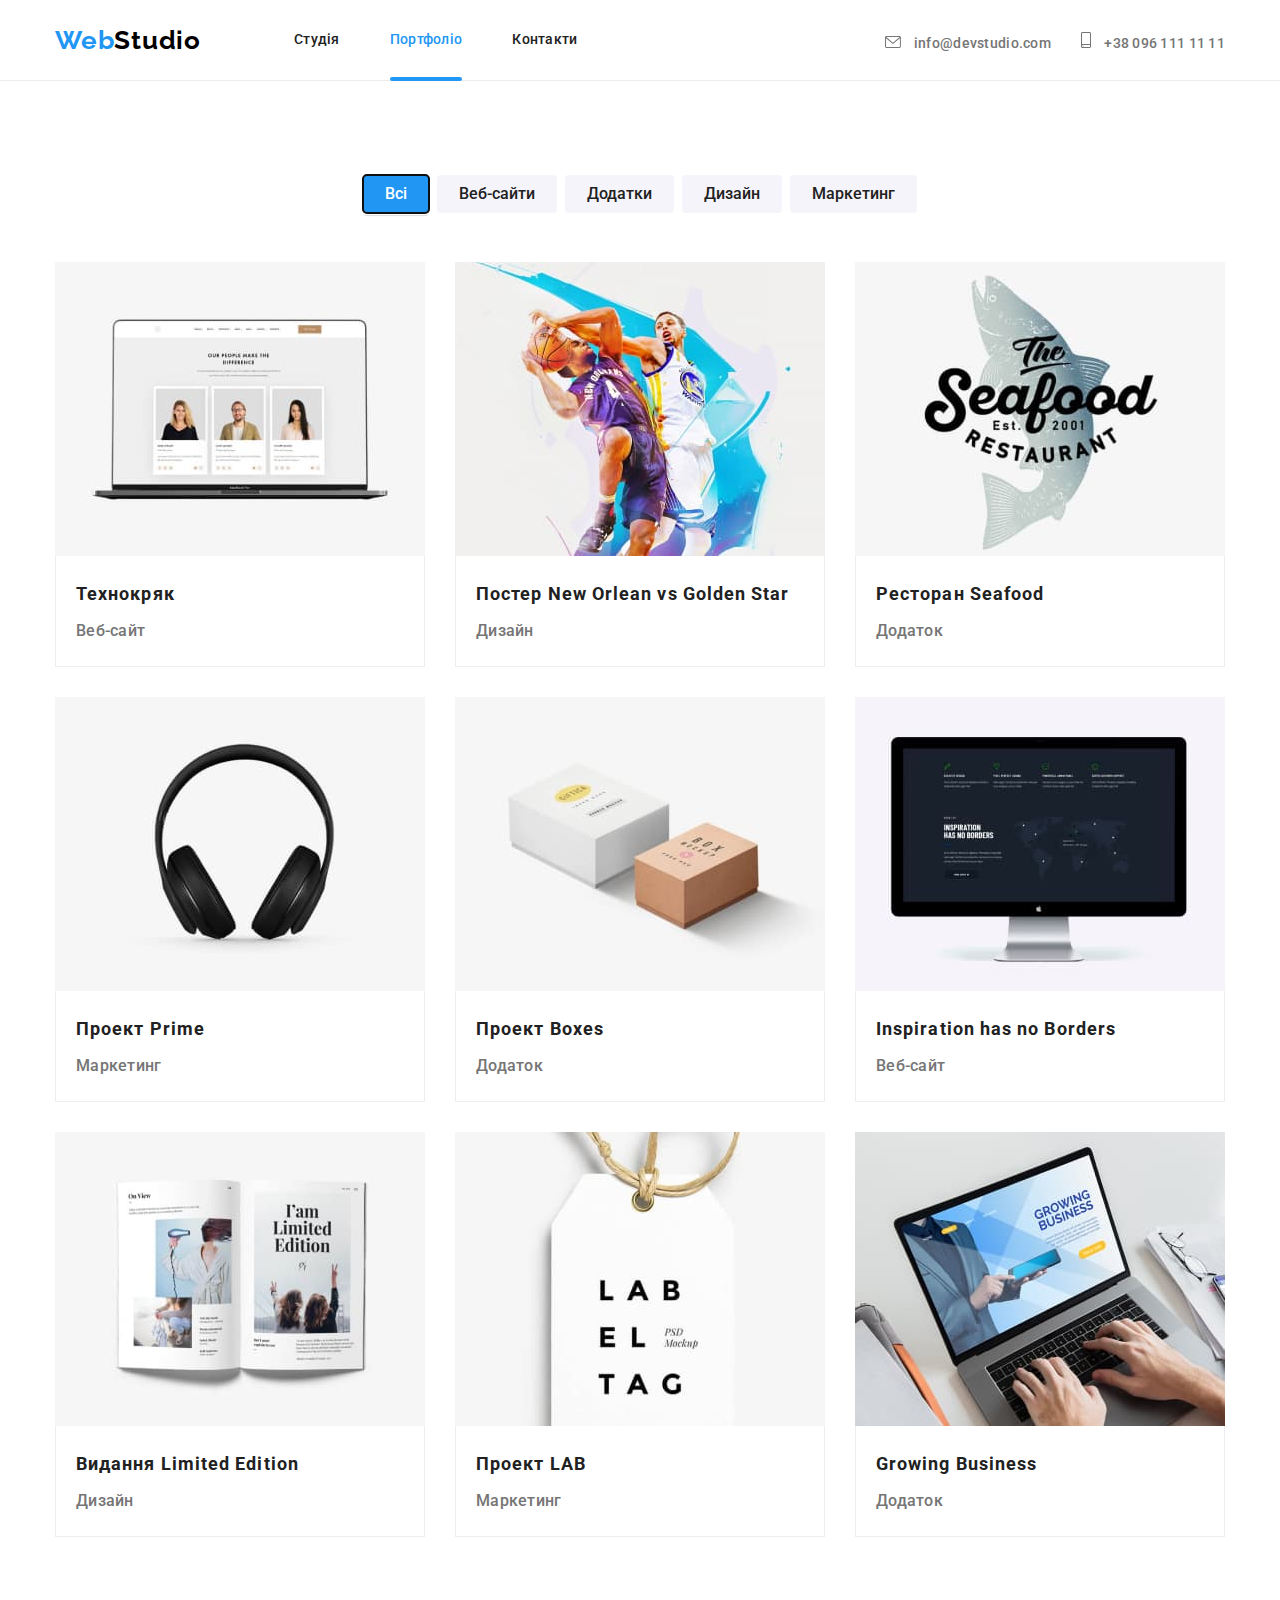
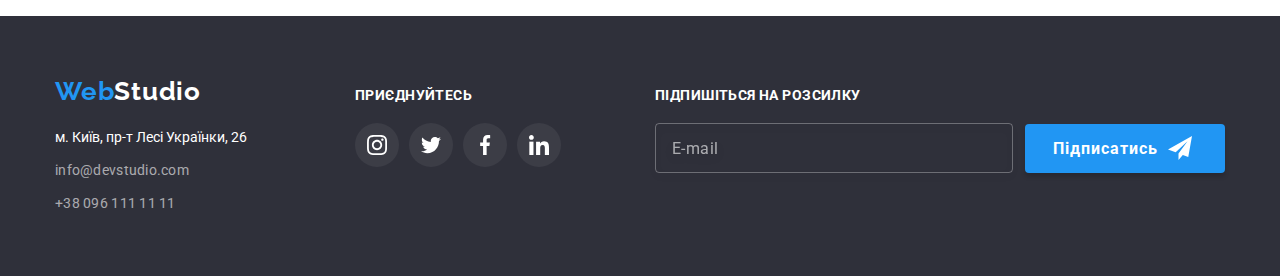
==== commit ed237a8d: "Зберігає зміни" ====
--- a/portfolio.html
+++ b/portfolio.html
@@ -16,7 +16,7 @@
     />
     <link rel="stylesheet" href="./css/main.min.css" />
   </head>
-  <body>
+  <body data-menu-page>
     <header class="page-header">
       <div class="container page-header__main-nav">
         <a href="./index.html" class="logo"
@@ -103,41 +103,48 @@
           >
         </li>
         <li class="mobile-menu__item">
-          <a href="portfolio.html" class="mobile-menu__link link">Портфоліо</a>
+          <a
+            href="portfolio.html"
+            class="mobile-menu__link mobile-menu__link-current link"
+            >Портфоліо</a
+          >
         </li>
         <li class="mobile-menu__item">
           <a href="Контакти" class="mobile-menu__link link">Контакти</a>
         </li>
       </ul>
-      <ul class="mobile-menu__contacts-list list">
-        <li class="mobile-menu__phone">
-          <a href="tel:+380961111111" class="link mobile-menu__phone-link">
-            +38 096 111 11 11
-          </a>
-        </li>
-        <li class="mobile-menu__mail">
-          <a
-            href="mailto:info@devstudio.com"
-            class="link mobile-menu__mail-link"
-          >
-            info@devstudio.com
-          </a>
-        </li>
-      </ul>
-      <ul class="social-networks mobile-menu__social-networks list">
-        <li class="social-networks__menu-item">
-          <a href="" class="social-networks__link-menu link">Instagram </a>
-        </li>
-        <li class="social-networks__menu-item">
-          <a href="" class="social-networks__link-menu link">Twitter </a>
-        </li>
-        <li class="social-networks__menu-item">
-          <a href="" class="social-networks__link-menu link">Facebook </a>
-        </li>
-        <li class="social-networks__menu-item">
-          <a href="" class="social-networks__link-menu link">Linkedin </a>
-        </li>
-      </ul>
+
+      <div>
+        <ul class="mobile-menu__contacts-list list">
+          <li class="mobile-menu__phone">
+            <a href="tel:+380961111111" class="link mobile-menu__phone-link">
+              +38 096 111 11 11
+            </a>
+          </li>
+          <li class="mobile-menu__mail">
+            <a
+              href="mailto:info@devstudio.com"
+              class="link mobile-menu__mail-link"
+            >
+              info@devstudio.com
+            </a>
+          </li>
+        </ul>
+        <ul class="social-networks mobile-menu__social-networks list">
+          <li class="social-networks__menu-item">
+            <a href="" class="social-networks__link-menu link">Instagram </a>
+          </li>
+          <li class="social-networks__menu-item">
+            <a href="" class="social-networks__link-menu link">Twitter </a>
+          </li>
+          <li class="social-networks__menu-item">
+            <a href="" class="social-networks__link-menu link">Facebook </a>
+          </li>
+          <li class="social-networks__menu-item">
+            <a href="" class="social-networks__link-menu link">Linkedin </a>
+          </li>
+        </ul>
+      </div>
       <!-- </div> -->
     </div>
     <main>
--- a/css/main.min.css
+++ b/css/main.min.css
@@ -1,2 +1,2 @@
-:root{--primary-text-color: #757575;--title-text-color: #212121;--border-color: #33212121;--icons-color: #afb1ba;--accent-color: #2196f3;--primary-background-color: #ffffff;--secondary-background-color: #f5f4fa;--logo-header-color: #000000}body{background-color:var(--primary-background-color);color:var(--primary-text-color);font-family:Roboto, sans-serif}img{display:block;max-width:100%;height:auto}h1,h2,h3,p,b{margin-top:0;margin-bottom:0}textarea{resize:none}.visually-hidden{position:absolute !important;clip:rect(1px 1px 1px 1px);clip:rect(1px, 1px, 1px, 1px);padding:0 !important;border:0 !important;height:1px !important;width:1px !important;overflow:hidden}.link{font-weight:500;font-size:14px;line-height:1.14;letter-spacing:0.02em;text-decoration:none;transition:color 250ms cubic-bezier(0.4, 0, 0.2, 1)}.list{padding:0;margin:0;list-style:none}.container{width:100%;padding-left:15px;padding-right:15px;margin-left:auto;margin-right:auto}@media screen and (min-width: 480px){.container{margin-left:auto;margin-right:auto;max-width:480px}}@media screen and (min-width: 768px){.container{max-width:768px}}@media screen and (min-width: 1200px){.container{max-width:1200px}}.logo{padding-top:16px;padding-bottom:16px;color:var(--accent-color);font-family:Raleway, sans-serif;text-decoration:none;font-weight:700;font-size:24px;line-height:1.17;letter-spacing:0.03em}@media screen and (min-width: 768px){.logo{padding-top:26px;padding-bottom:26px}}@media screen and (min-width: 1200px){.logo{padding-top:24px;padding-bottom:24px;font-size:26px;line-height:1.19}}.logo--secondary{padding-top:0;padding-bottom:0}.logo__studio{color:var(--logo-header-color)}.logo__studio-footer{color:var(--primary-background-color)}.page-header{border-bottom:1px solid #ececec}.page-header__main-nav{display:flex;align-items:center}.site-nav{display:none}@media screen and (min-width: 768px){.site-nav{display:flex;align-items:center}}.site-nav__list{display:flex;margin-left:88px}@media screen and (min-width: 1200px){.site-nav__list{margin-left:93px}}.site-nav__item{margin-left:50px}.site-nav__item:first-child{margin-left:0}.site-nav__link{display:block;padding-top:32px;padding-bottom:32px;color:var(--title-text-color)}.site-nav__link:hover,.site-nav__link:focus{color:var(--accent-color)}.site-nav__link-current{color:var(--accent-color);content:'';display:block;position:relative}.site-nav__link-current::after{position:absolute;display:flex;content:'';bottom:-1px;left:0;height:4px;width:100%;border:2px solid var(--accent-color);border-radius:2px;background-color:var(--accent-color)}.mobile-menu{position:fixed;top:0;left:100%;width:100%;max-height:100vh;padding:48px 40px;opacity:0;background-color:var(--primary-background-color);z-index:99}.mobile-menu.is-open{left:0;opacity:1}@media screen and (min-width: 768px){.mobile-menu{display:none}}.mobile-menu__list{margin-bottom:302px}.mobile-menu__item:not(:last-child){margin-bottom:32px}.mobile-menu__link{font-weight:500;font-size:40px;line-height:1.2;letter-spacing:0.02em;color:var(--title-text-color)}.mobile-menu__link:hover,.mobile-menu__link:focus{color:var(--accent-color)}.mobile-menu__contacts-list{margin-bottom:64px}.mobile-menu__contacts-list:not(:last-child){margin-bottom:32px}.mobile-menu__phone-link{font-weight:500;font-size:34px;line-height:1.8;letter-spacing:0.02em;color:var(--accent-color)}.mobile-menu__mail-link{font-weight:500;font-size:24px;line-height:1.2;letter-spacing:0.02em;color:var(--primary-text-color)}.menu-btn{position:fixed;display:inline-flex;margin:0;right:15px;padding:0;width:40px;height:40px;background-color:transparent;border:none;cursor:pointer;z-index:100;transition:color 250ms cubic-bezier(0.4, 0, 0.2, 1),opacity 250ms cubic-bezier(0.4, 0, 0.2, 1)}@media screen and (min-width: 768px){.menu-btn{display:none}}.menu-btn:hover,.menu-btn:focus{color:var(--accent-color)}.menu-btn__icon-menu{fill:currentColor}.is-open .menu-btn__icon-menu{display:none}.menu-btn__icon-close{display:none;fill:currentColor}.is-open .menu-btn__icon-close{display:block}.contacts-list{display:none}@media screen and (min-width: 768px){.contacts-list{display:flex;margin-left:auto;flex-direction:column;align-items:flex-start}}@media screen and (min-width: 1200px){.contacts-list{flex-direction:row;align-items:end;padding-top:14px}}.contacts-list__item{margin-bottom:10px}@media screen and (min-width: 1200px){.contacts-list__item{margin-left:30px}.contacts-list__item:first-child{margin-left:0}}.contacts-list__item:first-child{margin-left:0}.contacts-list__link{display:flex;color:var(--primary-text-color);font-size:12px;line-height:1.17}.contacts-list__link:hover,.contacts-list__link:focus{color:var(--accent-color)}@media screen and (min-width: 1200px){.contacts-list__link{font-size:14px;line-height:1.2}}.contacts-list__icons{display:inline-block;margin-right:8px;fill:currentColor}@media screen and (min-width: 1200px){.contacts-list__icons{margin-right:10px}}.contacts-list__icons--mail{width:14px;height:10px}@media screen and (min-width: 1200px){.contacts-list__icons--mail{width:16px;height:12px}}.contacts-list__icons--phone{width:10px;height:14px}@media screen and (min-width: 1200px){.contacts-list__icons--phone{width:10px;height:16px}}.hero{margin-left:auto;margin-right:auto;padding-top:118px;padding-bottom:118px;background-color:#c4c4c4;background-position:center;background-repeat:no-repeat;background-size:cover;text-align:center}@media screen and (max-width: 479px){.hero{background-image:linear-gradient(rgba(47,48,58,0.4), rgba(47,48,58,0.4)),url(../images/hero-mobile.jpg)}}@media (min-resolution: 2dppx){.hero{background-image:linear-gradient(rgba(47,48,58,0.4), rgba(47,48,58,0.4)),url(../images/hero-mobile@2x.jpg)}}@media screen and (min-width: 480px){.hero{background-image:linear-gradient(rgba(47,48,58,0.4), rgba(47,48,58,0.4)),url(../images/hero-tablet.jpg)}}@media screen and (min-width: 480px) and (min-resolution: 2dppx){.hero{background-image:linear-gradient(rgba(47,48,58,0.4), rgba(47,48,58,0.4)),url(../images/hero-tablet@2x.jpg)}}@media screen and (min-width: 768px){.hero{background-image:linear-gradient(rgba(47,48,58,0.4), rgba(47,48,58,0.4)),url(../images/hero.jpg)}}@media screen and (min-width: 768px) and (min-resolution: 2dppx){.hero{background-image:linear-gradient(rgba(47,48,58,0.4), rgba(47,48,58,0.4)),url(../images/hero@2x.jpg)}}@media screen and (min-width: 1200px){.hero{padding-top:200px;padding-bottom:200px}}.hero__text{width:360px;margin-left:auto;margin-right:auto;margin-top:0;margin-bottom:30px;font-weight:900;font-size:26px;line-height:1.62;letter-spacing:0.06em;text-transform:uppercase;color:var(--primary-background-color)}@media screen and (max-width: 379px){.hero__text{width:100%}}@media screen and (min-width: 1200px){.hero__text{width:696px;font-size:44px;line-height:1.36}}.button{padding:10px 32px;color:var(--primary-background-color);background-color:var(--accent-color);border:transparent;border-radius:4px;font-weight:700;font-size:16px;line-height:1.87;align-items:center;text-align:center;letter-spacing:0.06em;cursor:pointer}.button--footer-btn{display:flex;align-self:center;padding:10px 28px;width:200px;box-shadow:0px 4px 4px rgba(0,0,0,0.15)}.button--modal{display:block;margin-left:auto;margin-right:auto;box-shadow:0px 4px 4px rgba(0,0,0,0.15)}.social-networks{display:flex}.social-networks__link{margin-right:10px}.social-networks__link-menu{font-weight:500;font-size:18px;line-height:1.2;letter-spacing:0.02em;color:var(--accent-color)}.social-networks__menu-item:not(:last-child){padding-right:10px;border-right:1px solid var(--border-color)}.social-networks__menu-item:not(:first-child){margin-left:10px}.social-networks__link-background{display:flex;color:var(--primary-background-color);background-color:#ffffff10;border-radius:50%;width:44px;height:44px;justify-content:center;align-items:center;transition:background-color 250ms cubic-bezier(0.4, 0, 0.2, 1)}.social-networks__link-background:hover,.social-networks__link-background:focus{background-color:var(--accent-color)}.social-networks__link-icon{width:20px;height:20px;fill:currentColor}.social-networks__link-background--inverse{color:var(--icons-color);background-color:var(--primary-background-color);transition:color 250ms cubic-bezier(0.4, 0, 0.2, 1),background-color 250ms cubic-bezier(0.4, 0, 0.2, 1)}.social-networks__link-background--inverse:hover,.social-networks__link-background--inverse:focus{background-color:var(--accent-color);color:var(--primary-background-color)}.section{padding-top:60px;padding-bottom:60px}@media screen and (min-width: 1200px){.section{padding-top:94px;padding-bottom:94px}}.section__title{margin-top:0;margin-bottom:30px;font-size:28px;line-height:1.17;text-align:center;letter-spacing:0.03em;color:var(--title-text-color)}@media screen and (min-width: 1200px){.section__title{margin-bottom:50px;font-size:36px}}@media screen and (min-width: 768px){.features__list{display:flex;flex-wrap:wrap;margin:-15px}}@media screen and (min-width: 768px){.features__item{width:calc((100% - 2 * 30px) / 2);margin-bottom:30px;margin:15px}}@media screen and (min-width: 1200px){.features__item{width:calc((100% - 4 * 30px) / 4);margin-bottom:0}}@media screen and (max-width: 767px){.features__item:not(:last-child){margin-bottom:30px}}.features__item::before{display:block;margin-bottom:30px;content:'';height:120px;background-color:var(--secondary-background-color);background-size:70px 70px;background-repeat:no-repeat;background-position:center}.features__icon-antenna::before{background-image:url(../images/svg/antenna.svg)}.features__icon-clock::before{background-image:url(../images/svg/clock.svg)}.features__icon-diagram::before{background-image:url(../images/svg/diagram.svg)}.features__icon-astronaut::before{background-image:url(../images/svg/astronaut.svg)}.features__title{margin-top:0;margin-bottom:10px;font-weight:700;font-size:14px;line-height:1.14;text-transform:uppercase;color:var(--title-text-color)}@media screen and (max-width: 768px){.features__title{text-align:center}}.features__text{margin-top:0;font-size:14px;line-height:1.71}.work{padding-top:0}@media screen and (max-width: 1199px){.work{display:none}}.work__list{display:flex;margin:-15px}.work__item{margin-right:30px;width:calc((100% - 3 * 30px) / 3);margin:15px;position:relative}.work__description{position:absolute;display:flex;justify-content:center;align-items:center;bottom:0;width:100%;min-height:70px;font-weight:700;font-size:14px;line-height:16px;letter-spacing:0.03em;text-transform:uppercase;color:var(--primary-background-color);background-color:rgba(47,48,58,0.8)}.section-team{background:var(--secondary-background-color);text-align:center}@media screen and (min-width: 768px){.section-team__list{display:flex;flex-wrap:wrap;margin:-15px}}.section-team__item{background-color:var(--primary-background-color);box-shadow:0px 1px 3px rgba(0,0,0,0.12),0px 1px 1px rgba(0,0,0,0.14),0px 2px 1px rgba(0,0,0,0.2);border-radius:0px 0px 4px 4px}@media screen and (min-width: 768px){.section-team__item{width:calc((100% - 2 * 30px) / 2);margin:15px}}@media screen and (min-width: 1200px){.section-team__item{width:calc((100% - 4 * 30px) / 4);margin-bottom:0}}@media screen and (max-width: 767px){.section-team__item:not(:last-child){margin-bottom:30px}}.section-team__content{padding-top:30px;padding-bottom:24px;display:flex;flex-direction:column;align-items:center}.section-team__title{margin-top:0;margin-bottom:10px;font-weight:500;font-size:16px;line-height:1.19;color:var(--title-text-color)}.section-team__profession{margin-top:0;margin-bottom:16px;font-size:16px;line-height:1.19;text-decoration:none;color:var(--primary-text-color)}.section-team__photo{display:block;margin-top:0;margin-bottom:0}.clients-list{display:flex;flex-wrap:wrap;margin:-15px}@media screen and (min-width: 1200px){.clients-list{flex-wrap:nowrap}}.clients-list__client{margin:15px;width:calc((100% - 2 * 30px) / 2)}.clients-list__link{display:flex;justify-content:center;align-items:center;background-color:var(--primary-background-color);fill:var(--icons-color);height:92px;border:1px solid var(--icons-color);border-radius:4px;transition:fill 250ms cubic-bezier(0.4, 0, 0.2, 1),border-color 250ms cubic-bezier(0.4, 0, 0.2, 1)}.clients-list__link:hover,.clients-list__link:focus{fill:var(--accent-color);border-color:var(--accent-color)}.clients-list__icon{max-width:106px;max-height:60px;align-self:center}.footer{background:#2f303a;padding-top:60px;padding-bottom:60px}.footer__btn-icon{width:24px;height:24px;fill:var(--primary-background-color);margin-left:10px}@media screen and (min-width: 768px){.footer__container{display:flex;flex-wrap:wrap;justify-content:space-around}}@media screen and (min-width: 768px) and (min-width: 1200px){.footer__container{align-items:baseline;flex-wrap:nowrap}}.footer__blocks{text-align:center;margin-bottom:60px}@media screen and (min-width: 1200px){.footer__blocks{margin-bottom:0;margin-right:30px;width:270px;text-align:start}}@media screen and (min-width: 1200px){.footer__blocks:last-child{margin:0}}@media screen and (max-width: 1199px){.footer__blocks--secondary{display:flex;flex-direction:column;align-items:center}}.footer__text{font-style:normal;margin-top:20px}.footer__adress{margin-bottom:9px;font-size:14px;line-height:1.71;color:var(--primary-background-color)}.footer__mail{margin-bottom:9px}.footer__link{color:rgba(255,255,255,0.6);font-size:14px;line-height:1.71}.footer__link:hover,.footer__link:focus{color:var(--accent-color)}.footer__title{font-weight:700;font-size:14px;line-height:1.14;letter-spacing:0.03em;text-transform:uppercase;margin-bottom:20px;color:var(--primary-background-color)}@media screen and (max-width: 1199px){.footer__title{text-align:center}}.footer-form{display:flex}@media screen and (max-width: 1199px){.footer-form{flex-direction:column}}@media screen and (min-width: 1200px){.footer-form__subscribe{display:flex;flex-direction:column;width:570px;align-items:baseline}}.footer-form__field{margin-bottom:20px}@media screen and (min-width: 1200px){.footer-form__field{margin-right:12px;margin-bottom:0}}.footer-form__field--footer-form__input{width:100%;height:50px;background-color:transparent;color:var(--primary-background-color);border:1px solid rgba(255,255,255,0.3);box-sizing:border-box;filter:drop-shadow(0px 4px 4px rgba(0,0,0,0.15));border-radius:4px;padding-top:15px;padding-bottom:15px;padding-left:16px}.footer-form__field--footer-form__input::placeholder{font-size:16px;line-height:1.25;letter-spacing:0.03em;color:rgba(255,255,255,0.6)}@media screen and (min-width: 768px){.footer-form__field--footer-form__input{width:450px}}@media screen and (min-width: 1200px){.footer-form__field--footer-form__input{width:358px}}.filters-list{display:flex;flex-wrap:wrap;margin-bottom:40px}@media screen and (min-width: 768px){.filters-list{justify-content:center;margin-bottom:14px}}@media screen and (min-width: 1200px){.filters-list{margin-bottom:50px}}.filters-list__item{margin-right:8px}.filters-list__item:nth-child(5n){margin-right:0}@media screen and (max-width: 767px){.filters-list__item{margin-bottom:15px}}.filters-list__filter{min-width:none;display:inline-block;padding:6px 22px;font-weight:500;font-size:16px;line-height:1.62;text-align:center;color:var(--title-text-color);background-color:var(--secondary-background-color);border:transparent;border-radius:4px;cursor:pointer;transition:background-color 250ms cubic-bezier(0.4, 0, 0.2, 1),color 250ms cubic-bezier(0.4, 0, 0.2, 1),box-shadow 250ms cubic-bezier(0.4, 0, 0.2, 1)}.filters-list__filter:hover,.filters-list__filter:focus{color:var(--primary-background-color);background-color:var(--accent-color);box-shadow:0px 3px 1px rgba(0,0,0,0.1),0px 1px 2px rgba(0,0,0,0.08),0px 2px 2px rgba(0,0,0,0.12)}.filters-list__filter-current{color:var(--primary-background-color);background-color:var(--accent-color);box-shadow:0px 3px 1px rgba(0,0,0,0.1),0px 1px 2px rgba(0,0,0,0.08),0px 2px 2px rgba(0,0,0,0.12)}.projects-list{display:flex;flex-wrap:wrap}@media screen and (min-width: 1200px){.projects-list__item:nth-last-child(-n+3){margin-bottom:0}}@media screen and (max-width: 1199px){.projects-list__item:last-child{margin-bottom:0}}.projects-list__item{width:100%}@media screen and (min-width: 768px){.projects-list__item{width:calc((100% - 2 * 30px) / 2);margin:15px}}@media screen and (min-width: 1200px){.projects-list__item{width:calc((100% - 3 * 30px) / 3);margin:15px}}@media screen and (max-width: 767px){.projects-list__item:not(:last-child){margin-bottom:30px}}.projects-list__item-content{display:flex;border:1px solid #eeeeee;border-top:transparent;padding-top:20px;padding-bottom:20px;padding-left:24px;flex-direction:column}.projects-list__project-name{font-weight:700;font-size:18px;line-height:2;letter-spacing:0.06em;color:var(--title-text-color);margin-bottom:4px}.projects-list__description{font-size:16px;line-height:1.87;color:var(--primary-text-color)}@media screen and (min-width: 768px){.projects-list{flex-wrap:wrap;margin:-15px}}.project-card{text-decoration:none;display:block;transition:box-shadow 250ms cubic-bezier(0.4, 0, 0.2, 1)}.project-card:hover,.project-card:focus{box-shadow:0px 1px 1px rgba(0,0,0,0.12),0px 4px 4px rgba(0,0,0,0.06),1px 4px 6px rgba(0,0,0,0.16);opacity:0.9}.project-card__illustration{position:relative;overflow:hidden}.project-card__illustration:hover::before,.project-card__illustration:focus::before{opacity:0.9}.project-card__overlay{position:absolute;top:0;left:0;right:0;bottom:0;background-color:var(--accent-color);transform:translateY(100%);display:flex;opacity:0;justify-content:center;align-items:center;transition:opacity 250ms cubic-bezier(0.4, 0, 0.2, 1),transform 250ms cubic-bezier(0.4, 0, 0.2, 1)}.project-card:hover .overlay,.project-card:focus .overlay{opacity:0.9;transform:translateY(0)}.project-card__overlay-content{font-weight:400;font-size:18px;line-height:1.56;letter-spacing:0.03em;width:322px;height:168px;color:#ffffff}.backdrop{position:fixed;top:0;left:0;width:100%;height:100%;background-color:rgba(0,0,0,0.2);opacity:1;transition:opacity 250ms cubic-bezier(0.4, 0, 0.2, 1),visibility 250ms cubic-bezier(0.4, 0, 0.2, 1)}.backdrop.is-hidden{opacity:0;pointer-events:none;visibility:hidden}.backdrop.is-hidden .modal{transform:scale(0.9) translate(-50%, -50%)}.modal{position:relative;max-height:100vh;overflow-y:auto;width:450px;height:609px;padding:40px;background-color:var(--primary-background-color);display:flex;justify-content:flex-end;align-items:flex-start;position:absolute;top:50%;left:50%;transform:translate(-50%, -50%) scale(1);transition:transform 250ms cubic-bezier(0.4, 0, 0.2, 1)}@media screen and (min-width: 1200px){.modal{width:528px;height:581px}}.close{position:absolute;display:flex;justify-content:center;align-items:center;border-radius:50%;border:1px solid rgba(0,0,0,0.1);top:8px;right:8px;width:30px;height:30px;color:var(--logo-header-color);background-color:var(--primary-background-color);transition:color 250ms cubic-bezier(0.4, 0, 0.2, 1)}.close:hover,.close:focus{color:var(--accent-color);cursor:pointer}.close__cross{display:flex;width:18px;height:18px;fill:currentColor}.modal-form{margin-left:auto;margin-right:auto}.modal-form__title{display:flex;margin-bottom:12px;justify-content:center;font-weight:700;font-size:20px;line-height:1.15;letter-spacing:0.03em;text-align:center;color:var(--title-text-color)}@media screen and (min-width: 1200px){.modal-form__title{line-height:1.5}}.modal-form__field{position:relative;margin-bottom:10px;display:flex;flex-direction:column-reverse;transition:color 250ms cubic-bezier(0.4, 0, 0.2, 1)}.modal-form__field--check{display:flex;flex-direction:row;align-items:center;margin-bottom:30px}.modal-form__label{margin-bottom:4px;font-size:12px;line-height:1.2;letter-spacing:0.01em;cursor:pointer;transition:color 250ms cubic-bezier(0.4, 0, 0.2, 1)}.modal-form__label-check{display:flex;align-items:center;font-size:12px;line-height:1.17;letter-spacing:0.03em}.modal-form__label-check::before{content:'';display:inline-block;width:16px;height:16px;margin-right:7px;border:1px solid var(--logo-header-color);border-radius:2px;box-shadow:0px 4px 4px rgba(0,0,0,0.25)}@media screen and (min-width: 1200px){.modal-form__label-check{margin-left:14px;font-size:14px;line-height:1.71}}.modal-form__check-link{color:var(--accent-color);text-decoration:underline;margin-left:4px}.modal-form__checkbox:checked+.modal-form__label-check::before{background-image:url(../images/checked-modal.svg);background-repeat:no-repeat;background-position:center;background-size:contain;background-color:var(--accent-color);background-origin:border-box;border-color:transparent;border-radius:2 px}.modal-form__input{margin:0;padding:0;height:40px;padding-left:42px;transition:color 250ms cubic-bezier(0.4, 0, 0.2, 1),outline-color 250ms cubic-bezier(0.4, 0, 0.2, 1);border:1px solid var(--border-color);box-sizing:border-box;border-radius:4px}.modal-form__input:hover,.modal-form__input:focus{cursor:pointer}.modal-form__input:focus{outline-color:var(--accent-color)}.modal-form__input:focus+.modal-form__label{color:var(--accent-color)}.modal-form__textarea{height:120px;border:1px solid var(--border-color);box-sizing:border-box;border-radius:4px;transition:outline-color 250ms cubic-bezier(0.4, 0, 0.2, 1)}.modal-form__textarea:focus,.modal-form__textarea:hover{outline-color:var(--accent-color);outline-width:1px;cursor:pointer}.modal-form__textarea:focus+.modal-form__label{color:var(--accent-color)}.modal-form__textarea::placeholder{font-size:12px;line-height:1.2;letter-spacing:0.01em;color:rgba(117,117,117,0.5)}.modal-form__icon{position:absolute;top:50%;left:12px;display:inline-block;width:18px;height:18px;color:var(--title-text-color);transition:color 250ms cubic-bezier(0.4, 0, 0.2, 1)}.modal-form__input:focus ~ .modal-form__icon{color:var(--accent-color);fill:currentColor}
+:root{--primary-text-color: #757575;--title-text-color: #212121;--border-color: #33212121;--icons-color: #afb1ba;--accent-color: #2196f3;--primary-background-color: #ffffff;--secondary-background-color: #f5f4fa;--logo-header-color: #000000}body{background-color:var(--primary-background-color);color:var(--primary-text-color);font-family:Roboto, sans-serif}img{display:block;max-width:100%;height:auto}h1,h2,h3,p,b{margin-top:0;margin-bottom:0}textarea{resize:none}.visually-hidden{position:absolute !important;clip:rect(1px 1px 1px 1px);clip:rect(1px, 1px, 1px, 1px);padding:0 !important;border:0 !important;height:1px !important;width:1px !important;overflow:hidden}.link{font-weight:500;font-size:14px;line-height:1.14;letter-spacing:0.02em;text-decoration:none;transition:color 250ms cubic-bezier(0.4, 0, 0.2, 1)}.list{padding:0;margin:0;list-style:none}.container{width:100%;padding-left:15px;padding-right:15px;margin-left:auto;margin-right:auto}@media screen and (min-width: 480px){.container{margin-left:auto;margin-right:auto;max-width:480px}}@media screen and (min-width: 768px){.container{max-width:768px}}@media screen and (min-width: 1200px){.container{max-width:1200px}}.logo{padding-top:16px;padding-bottom:16px;color:var(--accent-color);font-family:Raleway, sans-serif;text-decoration:none;font-weight:700;font-size:24px;line-height:1.17;letter-spacing:0.03em}@media screen and (min-width: 768px){.logo{padding-top:26px;padding-bottom:26px}}@media screen and (min-width: 1200px){.logo{padding-top:24px;padding-bottom:24px;font-size:26px;line-height:1.19}}.logo--secondary{padding-top:0;padding-bottom:0}.logo__studio{color:var(--logo-header-color)}.logo__studio-footer{color:var(--primary-background-color)}.page-header{border-bottom:1px solid #ececec}.page-header__main-nav{position:relative;display:flex;align-items:center}.site-nav{display:none}@media screen and (min-width: 768px){.site-nav{display:flex;align-items:center}}.site-nav__list{display:flex;margin-left:88px}@media screen and (min-width: 1200px){.site-nav__list{margin-left:93px}}.site-nav__item{margin-left:50px}.site-nav__item:first-child{margin-left:0}.site-nav__link{display:block;padding-top:32px;padding-bottom:32px;color:var(--title-text-color)}.site-nav__link:hover,.site-nav__link:focus{color:var(--accent-color)}.site-nav__link-current{color:var(--accent-color);content:'';display:block;position:relative}.site-nav__link-current::after{position:absolute;display:flex;content:'';bottom:-1px;left:0;height:4px;width:100%;border:2px solid var(--accent-color);border-radius:2px;background-color:var(--accent-color)}.mobile-menu{position:fixed;top:0;left:100%;width:100%;display:flex;flex-direction:column;justify-content:space-between;height:100vh;padding:48px 40px;opacity:0;background-color:var(--primary-background-color);z-index:99;overflow-y:scroll}.mobile-menu.is-open{left:0;opacity:1}@media screen and (min-width: 768px){.mobile-menu{display:none}}.mobile-menu__item:not(:last-child){margin-bottom:32px}.mobile-menu__link{font-weight:500;font-size:40px;line-height:1.2;letter-spacing:0.02em;color:var(--title-text-color)}.mobile-menu__link:hover,.mobile-menu__link:focus{color:var(--accent-color)}.mobile-menu__link-current{color:var(--accent-color)}.mobile-menu__contacts-list{margin-bottom:64px}.mobile-menu__contacts-list:not(:last-child){margin-bottom:32px}.mobile-menu__phone-link{font-weight:500;font-size:34px;line-height:1.8;letter-spacing:0.02em;color:var(--accent-color)}@media screen and (max-width: 479px){.mobile-menu__phone-link{font-size:20px;line-height:1.2}}.mobile-menu__mail-link{font-weight:500;font-size:24px;line-height:1.2;letter-spacing:0.02em;color:var(--primary-text-color)}@media screen and (max-width: 479px){.mobile-menu__mail-link{font-size:20px;line-height:1.2}}.menu-is-open{overflow:hidden}.menu-btn{position:absolute;display:inline-flex;margin:0;right:15px;padding:0;width:40px;height:40px;background-color:transparent;border:none;cursor:pointer;z-index:100;transition:color 250ms cubic-bezier(0.4, 0, 0.2, 1),opacity 250ms cubic-bezier(0.4, 0, 0.2, 1)}@media screen and (min-width: 768px){.menu-btn{display:none}}.menu-btn:hover,.menu-btn:focus{color:var(--accent-color)}.menu-btn__icon-menu{fill:currentColor}.is-open .menu-btn__icon-menu{display:none}.menu-btn__icon-close{display:none;fill:currentColor}.is-open .menu-btn__icon-close{display:block}.contacts-list{display:none}@media screen and (min-width: 768px){.contacts-list{display:flex;margin-left:auto;flex-direction:column;align-items:flex-start}}@media screen and (min-width: 1200px){.contacts-list{flex-direction:row;align-items:baseline}}@media screen and (min-width: 1200px){.contacts-list__item{margin-left:30px;margin-bottom:0}}@media screen and (max-width: 1199px){.contacts-list__item:not(:last-child){margin-bottom:10px}}.contacts-list__item:first-child{margin-left:0}.contacts-list__link{color:var(--primary-text-color);font-size:12px;line-height:1.17}.contacts-list__link:hover,.contacts-list__link:focus{color:var(--accent-color)}@media screen and (min-width: 1200px){.contacts-list__link{display:inline-block;padding-top:32px;padding-bottom:28px;font-size:14px;line-height:1.2}}@media screen and (max-width: 1199px){.contacts-list__link-mail{padding-top:21px}}@media screen and (max-width: 1199px){.contacts-list__link-tel{padding-bottom:21px}}.contacts-list__icons{display:inline-block;margin-right:8px;fill:currentColor}@media screen and (min-width: 1200px){.contacts-list__icons{margin-right:10px}}.contacts-list__icons--mail{width:14px;height:10px}@media screen and (min-width: 1200px){.contacts-list__icons--mail{width:16px;height:12px}}.contacts-list__icons--phone{width:10px;height:14px}@media screen and (min-width: 1200px){.contacts-list__icons--phone{width:10px;height:16px}}.hero{margin-left:auto;margin-right:auto;padding-top:118px;padding-bottom:118px;background-color:#c4c4c4;background-position:center;background-repeat:no-repeat;background-size:cover;text-align:center}@media screen and (max-width: 479px){.hero{background-image:linear-gradient(rgba(47,48,58,0.4), rgba(47,48,58,0.4)),url(../images/hero-mobile.jpg)}}@media screen and (max-width: 479px) and (min-resolution: 2dppx){.hero{background-image:linear-gradient(rgba(47,48,58,0.4), rgba(47,48,58,0.4)),url(../images/hero-mobile@2x.jpg)}}@media screen and (min-width: 480px){.hero{background-image:linear-gradient(rgba(47,48,58,0.4), rgba(47,48,58,0.4)),url(../images/hero-tablet.jpg)}}@media screen and (min-width: 480px) and (min-resolution: 2dppx){.hero{background-image:linear-gradient(rgba(47,48,58,0.4), rgba(47,48,58,0.4)),url(../images/hero-tablet@2x.jpg)}}@media screen and (min-width: 768px){.hero{background-image:linear-gradient(rgba(47,48,58,0.4), rgba(47,48,58,0.4)),url(../images/hero.jpg)}}@media screen and (min-width: 768px) and (min-resolution: 2dppx){.hero{background-image:linear-gradient(rgba(47,48,58,0.4), rgba(47,48,58,0.4)),url(../images/hero@2x.jpg)}}@media screen and (min-width: 1200px){.hero{padding-top:200px;padding-bottom:200px;max-width:1600px}}.hero__text{width:360px;margin-left:auto;margin-right:auto;margin-top:0;margin-bottom:30px;font-weight:900;font-size:26px;line-height:1.62;letter-spacing:0.06em;text-transform:uppercase;color:var(--primary-background-color)}@media screen and (max-width: 379px){.hero__text{width:100%}}@media screen and (min-width: 1200px){.hero__text{width:696px;font-size:44px;line-height:1.36}}.button{padding:10px 32px;color:var(--primary-background-color);background-color:var(--accent-color);border:transparent;border-radius:4px;font-weight:700;font-size:16px;line-height:1.87;align-items:center;text-align:center;letter-spacing:0.06em;cursor:pointer}.button--footer-btn{display:flex;align-self:center;padding:10px 28px;width:200px;box-shadow:0px 4px 4px rgba(0,0,0,0.15)}.button--modal{display:block;margin-left:auto;margin-right:auto;box-shadow:0px 4px 4px rgba(0,0,0,0.15)}.social-networks{display:flex;flex-wrap:wrap}.social-networks__link{margin-right:10px}.social-networks__link-menu{font-weight:500;font-size:18px;line-height:1.2;letter-spacing:0.02em;color:var(--accent-color)}.social-networks__menu-item:not(:last-child){padding-right:10px;border-right:1px solid var(--border-color)}.social-networks__menu-item:not(:first-child){margin-left:10px}.social-networks__link-background{display:flex;color:var(--primary-background-color);background-color:#ffffff10;border-radius:50%;width:44px;height:44px;justify-content:center;align-items:center;transition:background-color 250ms cubic-bezier(0.4, 0, 0.2, 1)}.social-networks__link-background:hover,.social-networks__link-background:focus{background-color:var(--accent-color)}.social-networks__link-icon{width:20px;height:20px;fill:currentColor}.social-networks__link-background--inverse{color:var(--icons-color);background-color:var(--primary-background-color);transition:color 250ms cubic-bezier(0.4, 0, 0.2, 1),background-color 250ms cubic-bezier(0.4, 0, 0.2, 1)}.social-networks__link-background--inverse:hover,.social-networks__link-background--inverse:focus{background-color:var(--accent-color);color:var(--primary-background-color)}.section{padding-top:60px;padding-bottom:60px}@media screen and (min-width: 1200px){.section{padding-top:94px;padding-bottom:94px}}.section__title{margin-top:0;margin-bottom:30px;font-size:28px;line-height:1.17;text-align:center;letter-spacing:0.03em;color:var(--title-text-color)}@media screen and (min-width: 1200px){.section__title{margin-bottom:50px;font-size:36px}}@media screen and (min-width: 768px){.features__list{display:flex;flex-wrap:wrap;margin:-15px}}@media screen and (min-width: 768px){.features__item{width:calc((100% - 2 * 30px) / 2);margin:15px}.features__item:nth-child(-n+2){margin-top:0}}@media screen and (min-width: 768px){.features__item:nth-child(n+3){margin-bottom:0}}@media screen and (min-width: 1200px){.features__item{width:calc((100% - 4 * 30px) / 4);margin-bottom:0;margin-top:0}}@media screen and (max-width: 767px){.features__item:not(:last-child){margin-bottom:30px}}.features__item::before{display:block;margin-bottom:30px;content:'';height:120px;background-color:var(--secondary-background-color);background-size:70px 70px;background-repeat:no-repeat;background-position:center}.features__icon-antenna::before{background-image:url(../images/svg/antenna.svg)}.features__icon-clock::before{background-image:url(../images/svg/clock.svg)}.features__icon-diagram::before{background-image:url(../images/svg/diagram.svg)}.features__icon-astronaut::before{background-image:url(../images/svg/astronaut.svg)}.features__title{margin-top:0;margin-bottom:10px;font-weight:700;font-size:14px;line-height:1.14;text-transform:uppercase;color:var(--title-text-color)}@media screen and (max-width: 768px){.features__title{text-align:center}}.features__text{margin-top:0;font-size:14px;line-height:1.71}.work{padding-top:0}@media screen and (max-width: 1199px){.work{display:none}}.work__list{display:flex;margin:-15px}.work__item{margin-right:30px;width:calc((100% - 3 * 30px) / 3);margin:15px;margin-top:0;margin-bottom:0;position:relative}.work__description{position:absolute;display:flex;justify-content:center;align-items:center;bottom:0;width:100%;min-height:70px;font-weight:700;font-size:14px;line-height:16px;letter-spacing:0.03em;text-transform:uppercase;color:var(--primary-background-color);background-color:rgba(47,48,58,0.8)}.section-team{background:var(--secondary-background-color);text-align:center}@media screen and (min-width: 768px){.section-team__list{display:flex;flex-wrap:wrap;margin:-15px}}.section-team__item{background-color:var(--primary-background-color);box-shadow:0px 1px 3px rgba(0,0,0,0.12),0px 1px 1px rgba(0,0,0,0.14),0px 2px 1px rgba(0,0,0,0.2);border-radius:0px 0px 4px 4px}@media screen and (min-width: 768px){.section-team__item{width:calc((100% - 2 * 30px) / 2);margin:15px}}@media screen and (min-width: 1200px){.section-team__item{width:calc((100% - 4 * 30px) / 4);margin-bottom:0;margin-top:0}}@media screen and (max-width: 767px){.section-team__item:not(:last-child){margin-bottom:30px}}.section-team__content{padding:30px;display:flex;flex-direction:column;align-items:center}.section-team__title{margin-top:0;margin-bottom:10px;font-weight:500;font-size:16px;line-height:1.19;color:var(--title-text-color)}.section-team__profession{margin-top:0;margin-bottom:16px;font-size:16px;line-height:1.19;text-decoration:none;color:var(--primary-text-color)}.section-team__photo{display:block;margin-top:0;margin-bottom:0}.clients-list{display:flex;flex-wrap:wrap;margin:-15px}@media screen and (min-width: 1200px){.clients-list{flex-wrap:nowrap}}.clients-list__client{margin:15px;width:calc((100% - 2 * 30px) / 2)}.clients-list__client:nth-child(-n+2){margin-top:0}.clients-list__client:nth-child(n+5){margin-bottom:0}@media screen and (min-width: 768px){.clients-list__client{width:calc((100% - 3 * 30px) / 3)}.clients-list__client:nth-child(-n+3){margin-top:0}.clients-list__client:nth-child(n+4){margin-bottom:0}}@media screen and (min-width: 1200px){.clients-list__client{margin-top:0;margin-bottom:0}}.clients-list__link{display:flex;justify-content:center;align-items:center;background-color:var(--primary-background-color);fill:var(--icons-color);height:92px;border:1px solid var(--icons-color);border-radius:4px;transition:fill 250ms cubic-bezier(0.4, 0, 0.2, 1),border-color 250ms cubic-bezier(0.4, 0, 0.2, 1)}.clients-list__link:hover,.clients-list__link:focus{fill:var(--accent-color);border-color:var(--accent-color)}.clients-list__icon{max-width:106px;max-height:60px;align-self:center}.footer{background:#2f303a;padding-top:60px;padding-bottom:60px;font-weight:400}.footer__btn-icon{width:24px;height:24px;fill:var(--primary-background-color);margin-left:10px}@media screen and (min-width: 768px){.footer__container{display:flex;flex-wrap:wrap;justify-content:space-around}}@media screen and (min-width: 768px) and (min-width: 1200px){.footer__container{align-items:baseline;flex-wrap:nowrap}}.footer__blocks{text-align:center;margin-bottom:60px}@media screen and (min-width: 1200px){.footer__blocks{margin-bottom:0;margin-right:30px;width:270px;text-align:start}}@media screen and (min-width: 1200px){.footer__blocks:last-child{margin:0}}@media screen and (max-width: 1199px){.footer__blocks--secondary{display:flex;flex-direction:column;align-items:center}}.footer__text{font-style:normal;margin-top:20px}.footer__adress{margin-bottom:9px;font-size:14px;line-height:1.71;color:var(--primary-background-color)}.footer__mail{margin-bottom:9px}.footer__link{color:rgba(255,255,255,0.6);font-weight:400;font-size:14px;line-height:1.71}.footer__link:hover,.footer__link:focus{color:var(--accent-color)}.footer__title{font-weight:700;font-size:14px;line-height:1.14;letter-spacing:0.03em;text-transform:uppercase;margin-bottom:20px;color:var(--primary-background-color)}@media screen and (max-width: 1199px){.footer__title{text-align:center}}.footer-form{display:flex}@media screen and (max-width: 1199px){.footer-form{flex-direction:column}}@media screen and (min-width: 1200px){.footer-form__subscribe{display:flex;flex-direction:column;width:570px;align-items:baseline}}.footer-form__field{margin-bottom:20px}@media screen and (min-width: 1200px){.footer-form__field{margin-right:12px;margin-bottom:0}}.footer-form__field--footer-form__input{width:100%;height:50px;background-color:transparent;color:var(--primary-background-color);border:1px solid rgba(255,255,255,0.3);box-sizing:border-box;filter:drop-shadow(0px 4px 4px rgba(0,0,0,0.15));border-radius:4px;padding-top:15px;padding-bottom:15px;padding-left:16px}.footer-form__field--footer-form__input::placeholder{font-size:16px;line-height:1.25;letter-spacing:0.03em;color:rgba(255,255,255,0.6)}@media screen and (min-width: 768px){.footer-form__field--footer-form__input{width:450px}}@media screen and (min-width: 1200px){.footer-form__field--footer-form__input{width:358px}}.filters-list{display:flex;flex-wrap:wrap;margin-bottom:40px}@media screen and (min-width: 768px){.filters-list{justify-content:center;padding-bottom:14px}}@media screen and (min-width: 1200px){.filters-list{margin-bottom:50px}}.filters-list__item{margin-right:8px}.filters-list__item:nth-child(5n){margin-right:0}@media screen and (max-width: 767px){.filters-list__item{margin-bottom:15px}}.filters-list__filter{min-width:none;display:inline-block;padding:6px 22px;font-weight:500;font-size:16px;line-height:1.62;text-align:center;color:var(--title-text-color);background-color:var(--secondary-background-color);border:transparent;border-radius:4px;cursor:pointer;transition:background-color 250ms cubic-bezier(0.4, 0, 0.2, 1),color 250ms cubic-bezier(0.4, 0, 0.2, 1),box-shadow 250ms cubic-bezier(0.4, 0, 0.2, 1)}.filters-list__filter:hover,.filters-list__filter:focus{color:var(--primary-background-color);background-color:var(--accent-color);box-shadow:0px 3px 1px rgba(0,0,0,0.1),0px 1px 2px rgba(0,0,0,0.08),0px 2px 2px rgba(0,0,0,0.12)}.filters-list__filter-current{color:var(--primary-background-color);background-color:var(--accent-color);box-shadow:0px 3px 1px rgba(0,0,0,0.1),0px 1px 2px rgba(0,0,0,0.08),0px 2px 2px rgba(0,0,0,0.12)}.projects-list{display:flex;flex-wrap:wrap}@media screen and (min-width: 1200px){.projects-list__item:nth-child(-n+3){margin-top:0}}@media screen and (max-width: 1199px){.projects-list__item:last-child{margin-bottom:0}}.projects-list__item{display:flex;width:100%;margin-bottom:30px}@media screen and (min-width: 768px){.projects-list__item{width:calc((100% - 2 * 30px) / 2);margin:15px}.projects-list__item:nth-child(-n+2){margin-top:0}}@media screen and (min-width: 1200px){.projects-list__item{width:calc((100% - 3 * 30px) / 3)}.projects-list__item:nth-child(n+7){margin-bottom:0}}@media screen and (min-width: 1200px) and (max-width: 767px){.projects-list__item:not(:last-child){margin-bottom:30px}}.projects-list__item-content{display:flex;flex-direction:column;flex-grow:1;border:1px solid #eeeeee;border-top:transparent;padding:20px}.projects-list__project-name{font-weight:700;font-size:18px;line-height:2;letter-spacing:0.06em;color:var(--title-text-color);margin-bottom:4px}.projects-list__description{font-size:16px;line-height:1.87;color:var(--primary-text-color)}@media screen and (min-width: 768px){.projects-list{flex-wrap:wrap;margin:-15px}}.project-card{text-decoration:none;display:flex;flex-direction:column;transition:box-shadow 250ms cubic-bezier(0.4, 0, 0.2, 1)}.project-card:hover,.project-card:focus{box-shadow:0px 1px 1px rgba(0,0,0,0.12),0px 4px 4px rgba(0,0,0,0.06),1px 4px 6px rgba(0,0,0,0.16);opacity:0.9}.project-card__illustration{position:relative;overflow:hidden}.project-card__illustration:hover::before,.project-card__illustration:focus::before{opacity:0.9}.project-card__overlay{position:absolute;top:0;left:0;right:0;bottom:0;background-color:var(--accent-color);transform:translateY(100%);display:flex;opacity:0;justify-content:center;align-items:center;transition:opacity 250ms cubic-bezier(0.4, 0, 0.2, 1),transform 250ms cubic-bezier(0.4, 0, 0.2, 1)}.project-card:hover .overlay,.project-card:focus .overlay{opacity:0.9;transform:translateY(0)}.project-card__overlay-content{font-weight:400;font-size:18px;line-height:1.56;letter-spacing:0.03em;width:322px;height:168px;color:#ffffff}@media screen and (max-width: 340px){.project-card__overlay-content{font-size:16px}}.backdrop{position:fixed;top:0;left:0;width:100%;height:100%;background-color:rgba(0,0,0,0.2);opacity:1;transition:opacity 250ms cubic-bezier(0.4, 0, 0.2, 1),visibility 250ms cubic-bezier(0.4, 0, 0.2, 1)}.backdrop.is-hidden{opacity:0;pointer-events:none;visibility:hidden}.backdrop.is-hidden .modal{transform:scale(0.9) translate(-50%, -50%)}.modal{position:relative;max-height:100vh;overflow-y:auto;width:450px;height:609px;padding:40px;background-color:var(--primary-background-color);display:flex;justify-content:flex-end;align-items:flex-start;position:absolute;top:50%;left:50%;transform:translate(-50%, -50%) scale(1);transition:transform 250ms cubic-bezier(0.4, 0, 0.2, 1)}@media screen and (min-width: 1200px){.modal{width:528px;height:581px}}@media screen and (max-width: 479px){.modal{max-width:100%}}.close{position:absolute;display:flex;justify-content:center;align-items:center;border-radius:50%;border:1px solid rgba(0,0,0,0.1);top:8px;right:8px;width:30px;height:30px;color:var(--logo-header-color);background-color:var(--primary-background-color);transition:color 250ms cubic-bezier(0.4, 0, 0.2, 1)}.close:hover,.close:focus{color:var(--accent-color);cursor:pointer}.close__cross{display:flex;width:18px;height:18px;fill:currentColor}.modal-form{margin-left:auto;margin-right:auto}.modal-form__title{display:flex;margin-bottom:12px;justify-content:center;font-weight:700;font-size:20px;line-height:1.15;letter-spacing:0.03em;text-align:center;color:var(--title-text-color)}@media screen and (min-width: 1200px){.modal-form__title{line-height:1.5}}.modal-form__field{position:relative;margin-bottom:10px;display:flex;flex-direction:column-reverse;transition:color 250ms cubic-bezier(0.4, 0, 0.2, 1)}.modal-form__field--check{display:flex;flex-direction:row;align-items:center;margin-bottom:30px}.modal-form__label{margin-bottom:4px;font-size:12px;line-height:1.2;letter-spacing:0.01em;cursor:pointer;transition:color 250ms cubic-bezier(0.4, 0, 0.2, 1)}.modal-form__label-check{display:flex;align-items:center;font-size:12px;line-height:1.17;letter-spacing:0.03em}.modal-form__label-check::before{content:'';display:inline-block;width:16px;height:16px;margin-right:7px;border:1px solid var(--logo-header-color);border-radius:2px;box-shadow:0px 4px 4px rgba(0,0,0,0.25)}@media screen and (min-width: 1200px){.modal-form__label-check{margin-left:14px;font-size:14px;line-height:1.71}}.modal-form__check-link{color:var(--accent-color);text-decoration:underline;margin-left:4px}.modal-form__checkbox:checked+.modal-form__label-check::before{background-image:url(../images/checked-modal.svg);background-repeat:no-repeat;background-position:center;background-size:contain;background-color:var(--accent-color);background-origin:border-box;border-color:transparent;border-radius:2 px}.modal-form__input{margin:0;padding:0;height:40px;padding-left:42px;transition:color 250ms cubic-bezier(0.4, 0, 0.2, 1),outline-color 250ms cubic-bezier(0.4, 0, 0.2, 1);border:1px solid var(--border-color);box-sizing:border-box;border-radius:4px}.modal-form__input:hover,.modal-form__input:focus{cursor:pointer}.modal-form__input:focus{outline-color:var(--accent-color)}.modal-form__input:focus+.modal-form__label{color:var(--accent-color)}.modal-form__textarea{height:120px;border:1px solid var(--border-color);box-sizing:border-box;border-radius:4px;transition:outline-color 250ms cubic-bezier(0.4, 0, 0.2, 1)}.modal-form__textarea:focus,.modal-form__textarea:hover{outline-color:var(--accent-color);outline-width:1px;cursor:pointer}.modal-form__textarea:focus+.modal-form__label{color:var(--accent-color)}.modal-form__textarea::placeholder{font-size:12px;line-height:1.2;letter-spacing:0.01em;color:rgba(117,117,117,0.5)}.modal-form__icon{position:absolute;top:50%;left:12px;display:inline-block;width:18px;height:18px;color:var(--title-text-color);transition:color 250ms cubic-bezier(0.4, 0, 0.2, 1)}.modal-form__input:focus ~ .modal-form__icon{color:var(--accent-color);fill:currentColor}
 /*# sourceMappingURL=main.min.css.map */